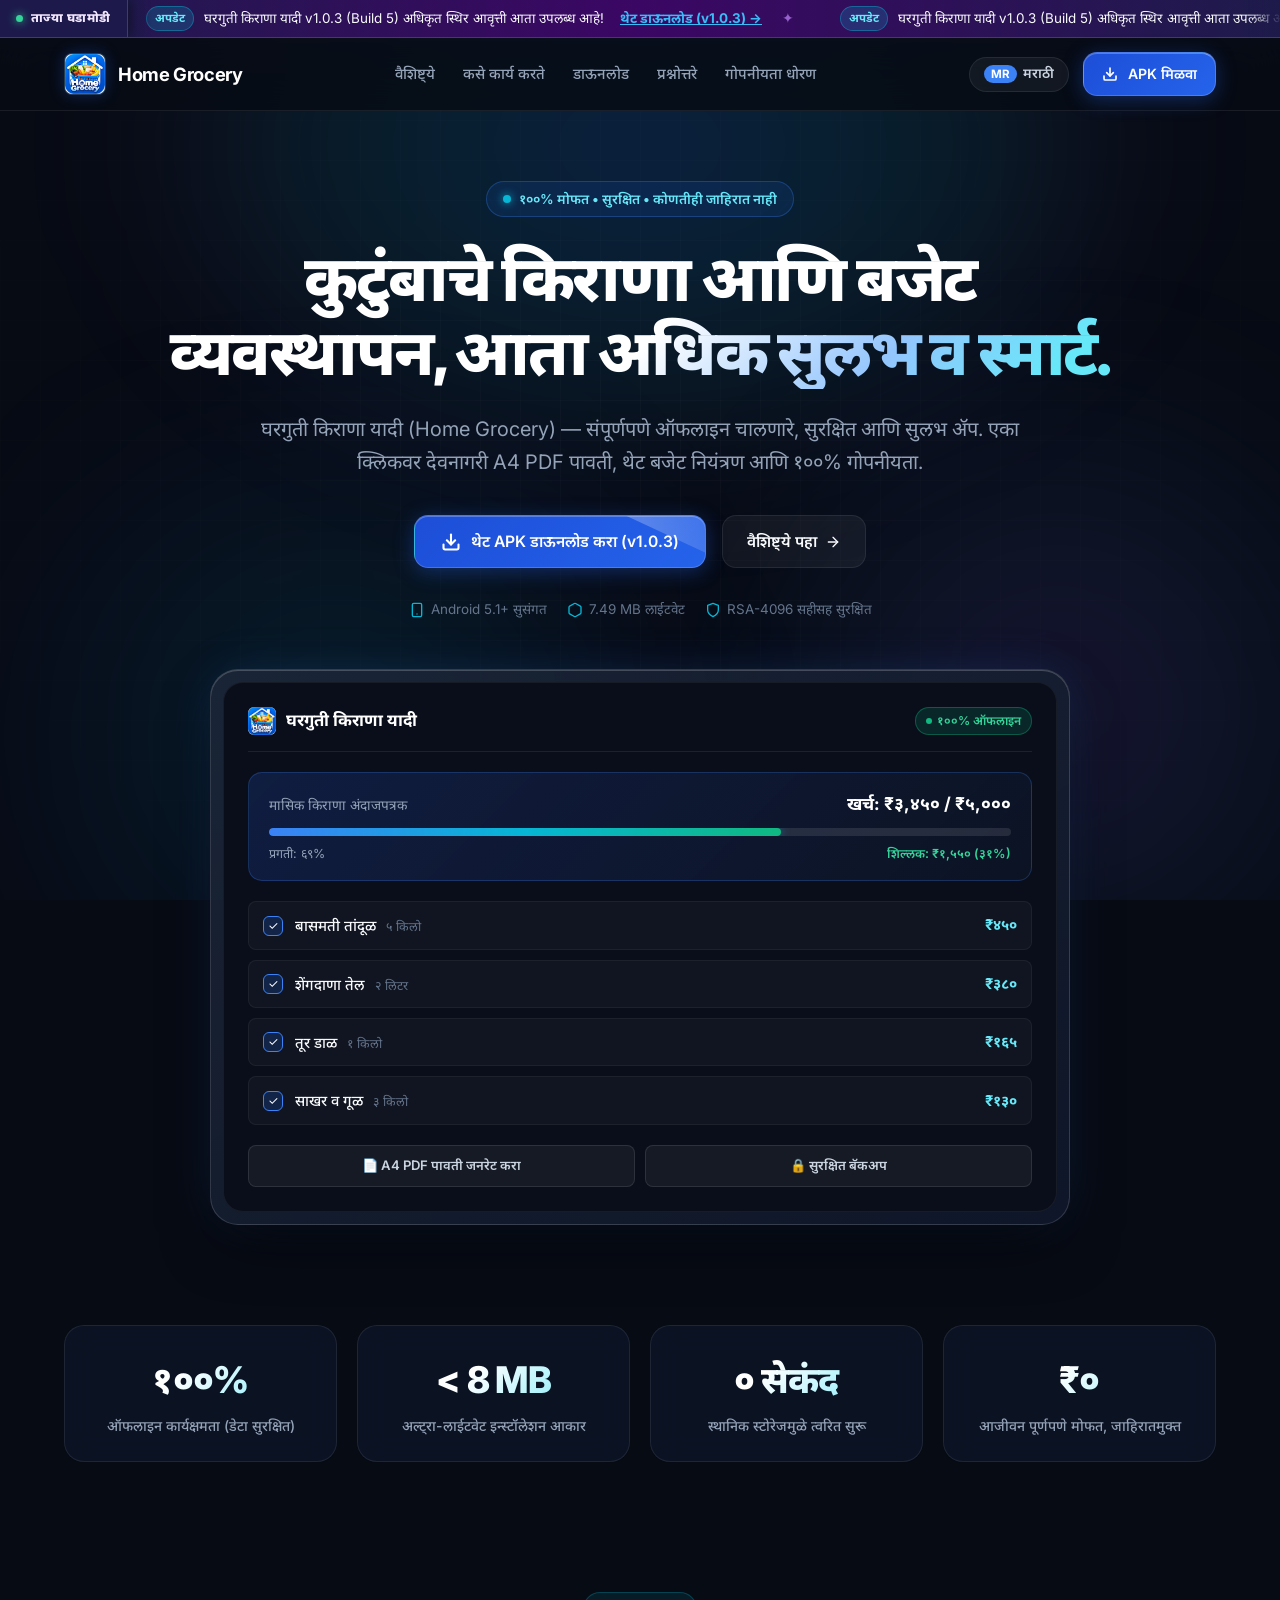
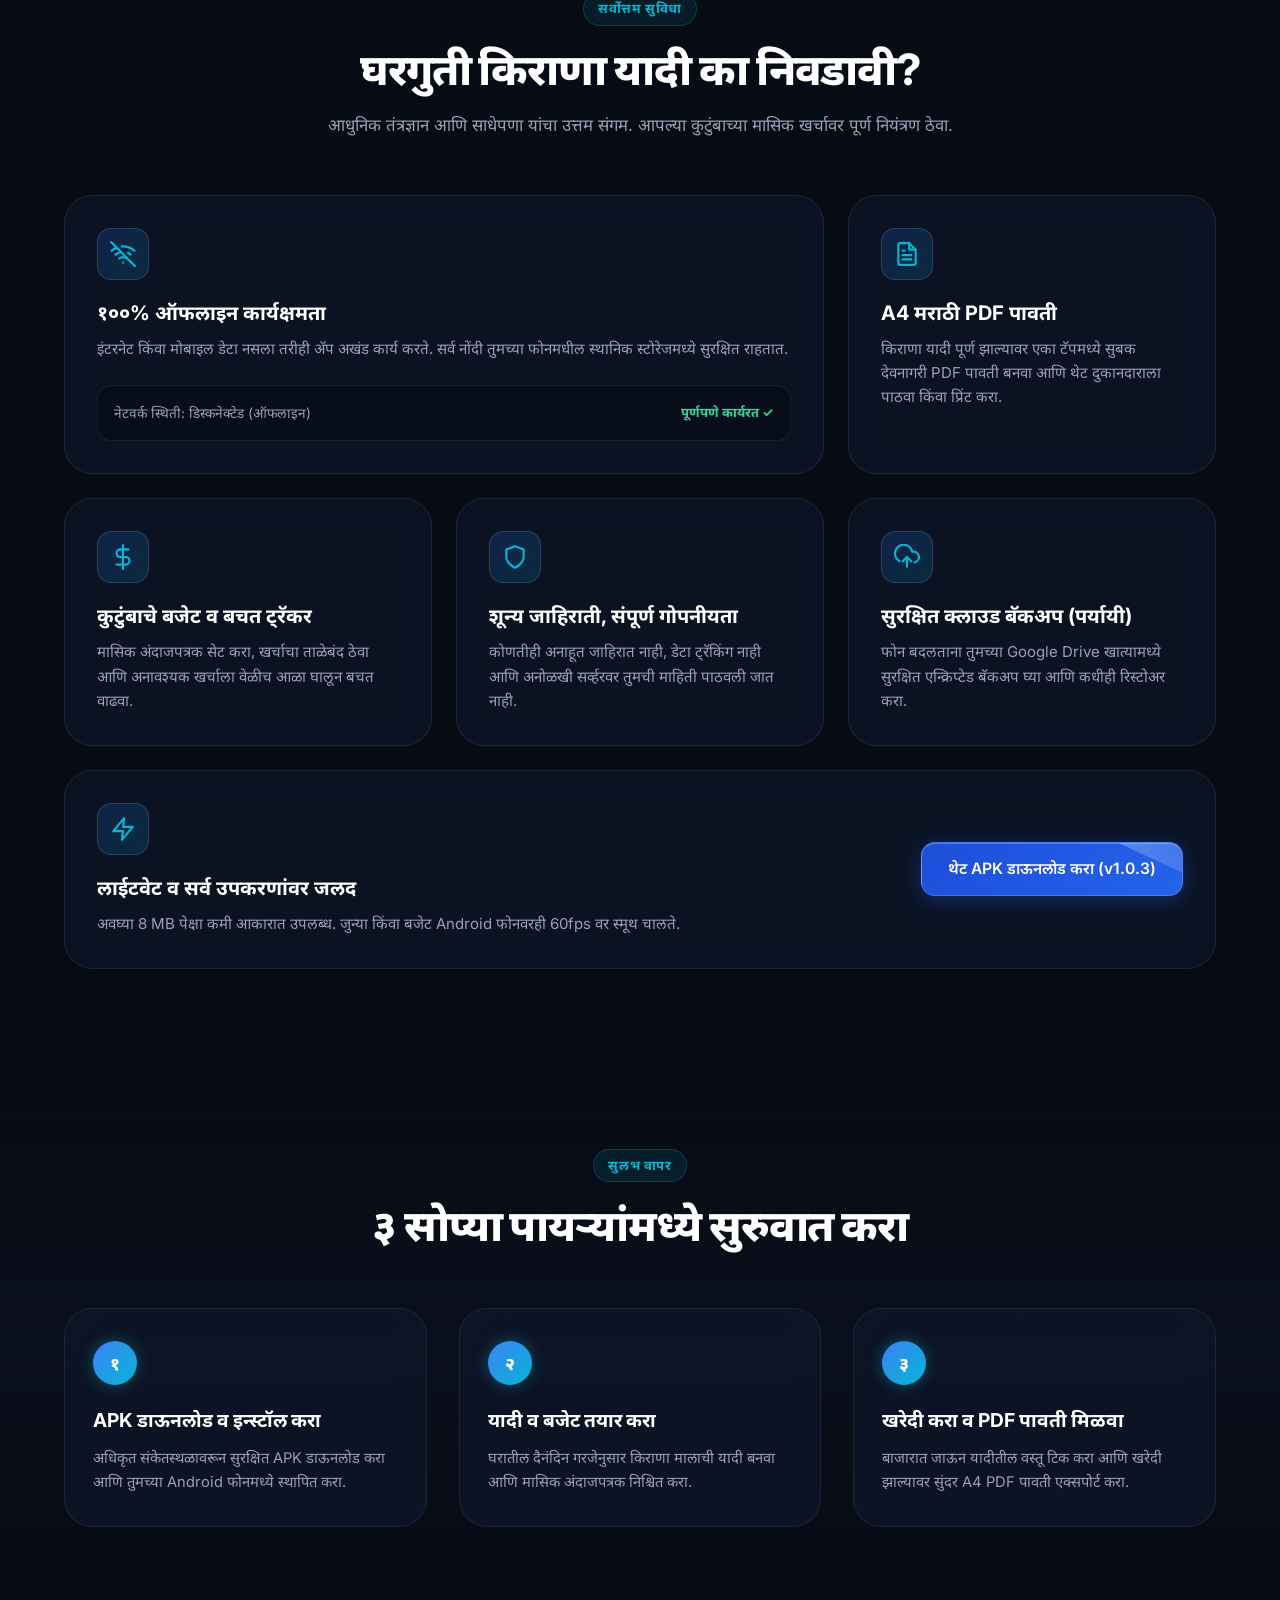
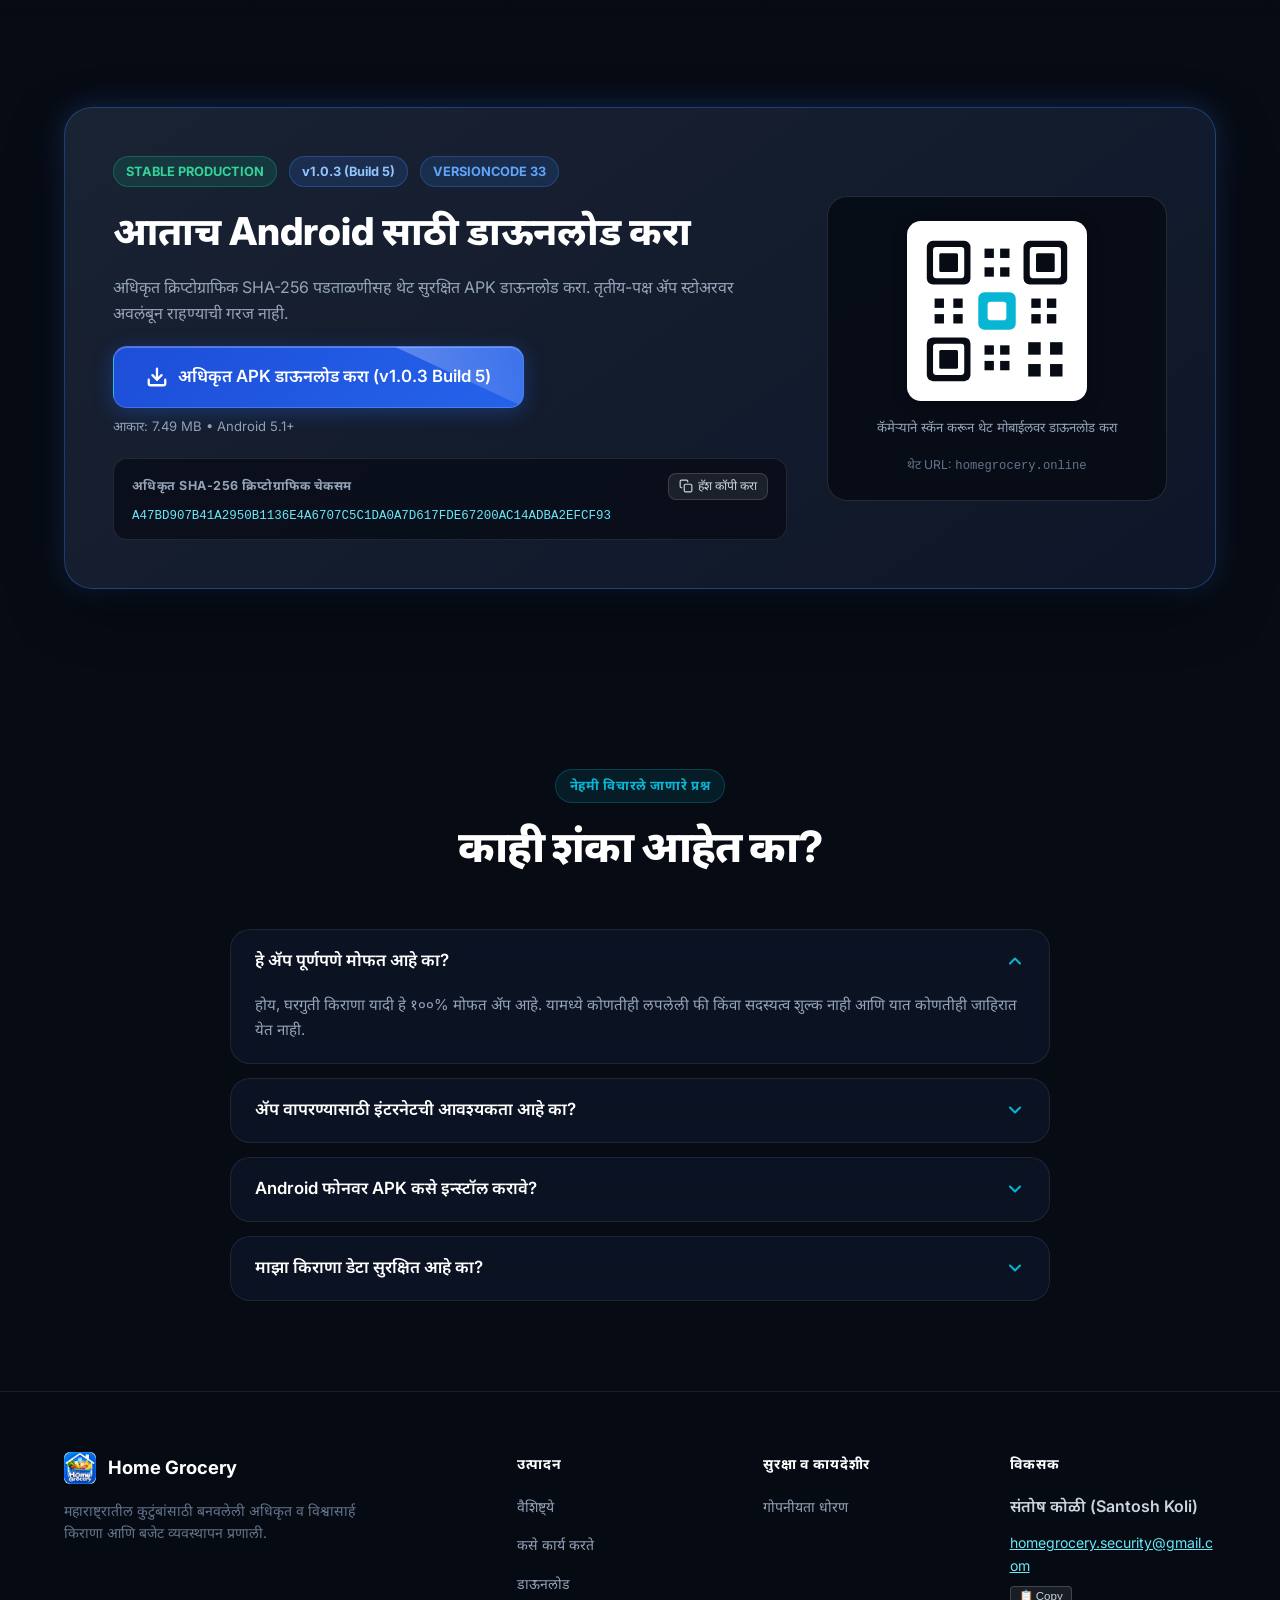
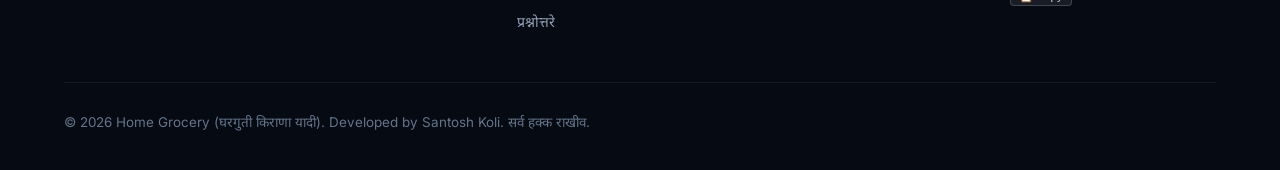
==== index.html @ d1d4c551 "feat(announcement): restore animated marquee ticker, add copy support email button, and remove sitem" ====
<!doctype html>
<html lang="mr" prefix="og: https://ogp.me/ns#">
  <head>
    <meta charset="UTF-8" />
    <meta name="viewport" content="width=device-width, initial-scale=1.0, maximum-scale=5.0, user-scalable=yes, viewport-fit=cover" />
    
    <!-- Primary SEO Meta Tags -->
    <title>Home Grocery | घरगुती किराणा यादी — अधिकृत संकेतस्थळ</title>
    <meta name="title" content="Home Grocery | घरगुती किराणा यादी — अधिकृत संकेतस्थळ" />
    <meta name="description" content="घरगुती किराणा यादी (Home Grocery) — कुटुंबाचे अधिकृत किराणा आणि बजेट व्यवस्थापन ॲप. १००% ऑफलाइन कार्य, मोफत Android APK डाऊनलोड आणि A4 मराठी PDF पावती." />
    <meta name="keywords" content="Home Grocery, घरगुती किराणा यादी, किराणा यादी ॲप, Grocery List App Marathi, Household Budget Planner, Kirana List, Devanagari PDF Receipt, Offline Grocery App, Santosh Koli, Download Home Grocery APK" />
    <meta name="author" content="Santosh Koli" />
    <meta name="publisher" content="Santosh Koli" />
    <meta name="robots" content="index, follow, max-snippet:-1, max-image-preview:large, max-video-preview:-1" />
    <meta name="googlebot" content="index, follow, max-snippet:-1, max-image-preview:large, max-video-preview:-1" />
    <meta name="bingbot" content="index, follow, max-snippet:-1, max-image-preview:large, max-video-preview:-1" />
    <link rel="canonical" href="https://homegrocery.online/" />

    <!-- Open Graph / WhatsApp / Telegram Meta Tags -->
    <meta property="og:type" content="website" />
    <meta property="og:url" content="https://homegrocery.online/" />
    <meta property="og:site_name" content="Home Grocery (घरगुती किराणा यादी)" />
    <meta property="og:title" content="Home Grocery | घरगुती किराणा यादी — अधिकृत संकेतस्थळ" />
    <meta property="og:description" content="घरगुती किराणा यादी (Home Grocery) — कुटुंबाचे अधिकृत किराणा आणि बजेट व्यवस्थापन ॲप. १००% ऑफलाइन कार्य, मोफत Android APK डाऊनलोड आणि A4 मराठी PDF पावती." />
    <meta property="og:image" content="https://homegrocery.online/brand/home-grocery-logo.png" />
    <meta property="og:image:secure_url" content="https://homegrocery.online/brand/home-grocery-logo.png" />
    <meta property="og:image:type" content="image/png" />
    <meta property="og:image:width" content="512" />
    <meta property="og:image:height" content="512" />
    <meta property="og:image:alt" content="Home Grocery Logo (घरगुती किराणा यादी)" />
    <meta property="og:locale" content="mr_IN" />
    <meta property="og:locale:alternate" content="en_US" />

    <!-- Twitter / X Card Meta Tags -->
    <meta name="twitter:card" content="summary_large_image" />
    <meta name="twitter:url" content="https://homegrocery.online/" />
    <meta name="twitter:title" content="Home Grocery | घरगुती किराणा यादी" />
    <meta name="twitter:description" content="कुटुंबाचे अधिकृत किराणा आणि मासिक अंदाजपत्रक व्यवस्थापन ॲप. १००% ऑफलाइन व सुरक्षित. थेट Android APK डाऊनलोड करा." />
    <meta name="twitter:image" content="https://homegrocery.online/brand/home-grocery-logo.png" />

    <!-- Theme Color & Icons -->
    <meta name="theme-color" content="#070b14" />
    <meta name="mobile-web-app-capable" content="yes" />
    <meta name="apple-mobile-web-app-capable" content="yes" />
    <meta name="apple-mobile-web-app-status-bar-style" content="black-translucent" />
    <link rel="icon" type="image/png" href="./brand/home-grocery-logo.png" />
    <link rel="icon" type="image/svg+xml" href="./grocery-icon.svg" />
    <link rel="manifest" href="./site.webmanifest" />

    <!-- Schema.org Structured Data -->
    <script type="application/ld+json">
    {
      "@context": "https://schema.org",
      "@type": "SoftwareApplication",
      "name": "Home Grocery",
      "alternateName": "घरगुती किराणा यादी",
      "operatingSystem": "Android 5.1+",
      "applicationCategory": "ProductivityApplication",
      "offers": {
        "@type": "Offer",
        "price": "0",
        "priceCurrency": "INR"
      },
      "url": "https://homegrocery.online/",
      "downloadUrl": "https://homegrocery.online/HomeGrocery-v1.0.3-build5.apk",
      "softwareVersion": "1.0.3 (Build 5)",
      "fileSize": "7.49MB",
      "author": {
        "@type": "Person",
        "name": "Santosh Koli"
      },
      "description": "घरगुती किराणा यादी (Home Grocery) — १००% ऑफलाइन कार्य, मोफत Android APK डाऊनलोड, देवनागरी A4 PDF पावती आणि मासिक अंदाजपत्रक व्यवस्थापन."
    }
    </script>

    <!-- Google Fonts: Inter & Noto Sans Devanagari -->
    <link rel="preconnect" href="https://fonts.googleapis.com" />
    <link rel="preconnect" href="https://fonts.gstatic.com" crossorigin />
    <link href="https://fonts.googleapis.com/css2?family=Inter:wght@400;500;600;700;800&family=Noto+Sans+Devanagari:wght@400;500;600;700;800&display=swap" rel="stylesheet" />

    <!-- AuraMail Theme Stylesheet -->
    <link rel="stylesheet" href="./assets/auramail.css" />
  </head>
  <body>
    <!-- Background Cosmic Aura Mesh (AuraMail Signature) -->
    <div class="aura-bg-container" aria-hidden="true">
      <div class="aura-glow-primary"></div>
      <div class="aura-glow-secondary"></div>
      <div class="aura-glow-tertiary"></div>
      <div class="aura-grid-texture"></div>
    </div>

    <!-- Announcement Bar (Animated Continuous Marquee Style) -->
    <div class="announcement-bar" role="region" aria-label="Announcement">
      <div class="announcement-badge-fixed">
        <span class="pulse-dot"></span>
        <span data-i18n="announcementBadge">ताज्या घडामोडी</span>
      </div>
      <div class="announcement-track-wrapper">
        <div class="announcement-fade-left"></div>
        <div class="announcement-fade-right"></div>
        <div class="announcement-marquee-track">
          <!-- Item 1 -->
          <div class="marquee-item">
            <span class="marquee-pill" data-i18n="announcementCategory">अपडेट</span>
            <span data-i18n="announcement">घरगुती किराणा यादी v1.0.3 (Build 5) अधिकृत स्थिर आवृत्ती आता उपलब्ध आहे!</span>
            <a href="#download" data-i18n="announcementAction">थेट डाऊनलोड (v1.0.3) &rarr;</a>
            <span class="marquee-star">✦</span>
          </div>
          <!-- Item 2 (Replicated for infinite seamless marquee loop) -->
          <div class="marquee-item">
            <span class="marquee-pill" data-i18n="announcementCategory">अपडेट</span>
            <span data-i18n="announcement">घरगुती किराणा यादी v1.0.3 (Build 5) अधिकृत स्थिर आवृत्ती आता उपलब्ध आहे!</span>
            <a href="#download" data-i18n="announcementAction">थेट डाऊनलोड (v1.0.3) &rarr;</a>
            <span class="marquee-star">✦</span>
          </div>
          <!-- Item 3 (Replicated) -->
          <div class="marquee-item">
            <span class="marquee-pill" data-i18n="announcementCategory">अपडेट</span>
            <span data-i18n="announcement">घरगुती किराणा यादी v1.0.3 (Build 5) अधिकृत स्थिर आवृत्ती आता उपलब्ध आहे!</span>
            <a href="#download" data-i18n="announcementAction">थेट डाऊनलोड (v1.0.3) &rarr;</a>
            <span class="marquee-star">✦</span>
          </div>
          <!-- Item 4 (Replicated) -->
          <div class="marquee-item">
            <span class="marquee-pill" data-i18n="announcementCategory">अपडेट</span>
            <span data-i18n="announcement">घरगुती किराणा यादी v1.0.3 (Build 5) अधिकृत स्थिर आवृत्ती आता उपलब्ध आहे!</span>
            <a href="#download" data-i18n="announcementAction">थेट डाऊनलोड (v1.0.3) &rarr;</a>
            <span class="marquee-star">✦</span>
          </div>
        </div>
      </div>
    </div>

    <!-- Sticky Glass Navbar -->
    <header class="site-nav" role="banner">
      <div class="container">
        <a href="https://homegrocery.online/" class="nav-brand" aria-label="Home Grocery Home">
          <div class="brand-icon-wrapper">
            <img src="./brand/home-grocery-logo.png" alt="Home Grocery Logo" width="42" height="42" />
          </div>
          <span>Home Grocery</span>
        </a>

        <nav class="nav-links" aria-label="Primary Navigation">
          <a href="#features" data-i18n="navFeatures">वैशिष्ट्ये</a>
          <a href="#workflow" data-i18n="navWorkflow">कसे कार्य करते</a>
          <a href="#download" data-i18n="navDownload">डाऊनलोड</a>
          <a href="#faq" data-i18n="navFaq">प्रश्नोत्तरे</a>
          <a href="./privacy" data-i18n="navPrivacy">गोपनीयता धोरण</a>
        </nav>

        <div class="nav-actions">
          <!-- Language Toggle Pill -->
          <button id="langToggleBtn" class="lang-toggle-btn" aria-label="Switch Language">
            <span class="lang-badge">MR</span>
            <span class="lang-text">मराठी</span>
          </button>

          <!-- Desktop CTA -->
          <a href="#download" class="shimmer-btn" style="padding: 9px 18px; font-size: 0.88rem;">
            <svg width="16" height="16" viewBox="0 0 24 24" fill="none" stroke="currentColor" stroke-width="2.5" stroke-linecap="round" stroke-linejoin="round">
              <path d="M21 15v4a2 2 0 0 1-2 2H5a2 2 0 0 1-2-2v-4"></path>
              <polyline points="7 10 12 15 17 10"></polyline>
              <line x1="12" y1="15" x2="12" y2="3"></line>
            </svg>
            <span data-i18n="navCta">APK मिळवा</span>
          </a>

          <!-- Mobile Hamburger 3-Bar Button -->
          <button id="mobileMenuBtn" class="mobile-menu-btn" aria-label="Open Navigation Menu">
            <span class="bar-line"></span>
            <span class="bar-line"></span>
            <span class="bar-line"></span>
          </button>
        </div>
      </div>

      <!-- Mobile Drawer Attached Directly to Navbar -->
      <div id="mobileDrawer" class="mobile-drawer" role="dialog" aria-label="Mobile Navigation">
        <a href="#features" data-i18n="navFeatures">वैशिष्ट्ये</a>
        <a href="#workflow" data-i18n="navWorkflow">कसे कार्य करते</a>
        <a href="#download" data-i18n="navDownload">डाऊनलोड</a>
        <a href="#faq" data-i18n="navFaq">प्रश्नोत्तरे</a>
        <a href="./privacy" data-i18n="navPrivacy">गोपनीयता धोरण</a>
        <a href="https://homegrocery.online/HomeGrocery-v1.0.3-build5.apk" class="shimmer-btn" style="margin-top: 12px; text-align: center;">
          <span data-i18n="heroDownloadBtn">थेट APK डाऊनलोड करा (v1.0.3)</span>
        </a>
      </div>
    </header>

    <main role="main">
      <!-- 1. HERO SECTION -->
      <section class="hero-section" id="hero">
        <div class="container">
          <div class="hero-pill">
            <span class="hero-pill-dot"></span>
            <span data-i18n="heroPill">१००% मोफत • सुरक्षित • कोणतीही जाहिरात नाही</span>
          </div>

          <h1 class="hero-title">
            <span data-i18n="heroTitle1">कुटुंबाचे किराणा आणि बजेट व्यवस्थापन, </span>
            <span class="gradient-text-aura" data-i18n="heroTitleGrad">आता अधिक सुलभ व स्मार्ट.</span>
          </h1>

          <p class="hero-subtitle" data-i18n="heroSubtitle">
            घरगुती किराणा यादी (Home Grocery) — संपूर्णपणे ऑफलाइन चालणारे, सुरक्षित आणि सुलभ ॲप. एका क्लिकवर देवनागरी A4 PDF पावती, थेट बजेट नियंत्रण आणि १००% गोपनीयता.
          </p>

          <div class="hero-cta-group">
            <a href="https://homegrocery.online/HomeGrocery-v1.0.3-build5.apk" class="shimmer-btn" id="heroDownloadBtn">
              <svg width="20" height="20" viewBox="0 0 24 24" fill="none" stroke="currentColor" stroke-width="2.5" stroke-linecap="round" stroke-linejoin="round">
                <path d="M21 15v4a2 2 0 0 1-2 2H5a2 2 0 0 1-2-2v-4"></path>
                <polyline points="7 10 12 15 17 10"></polyline>
                <line x1="12" y1="15" x2="12" y2="3"></line>
              </svg>
              <span data-i18n="heroDownloadBtn">थेट APK डाऊनलोड करा (v1.0.3)</span>
            </a>

            <a href="#features" class="btn-glass">
              <span data-i18n="heroLearnBtn">वैशिष्ट्ये पहा</span>
              <svg width="16" height="16" viewBox="0 0 24 24" fill="none" stroke="currentColor" stroke-width="2" stroke-linecap="round" stroke-linejoin="round">
                <line x1="5" y1="12" x2="19" y2="12"></line>
                <polyline points="12 5 19 12 12 19"></polyline>
              </svg>
            </a>
          </div>

          <div class="hero-meta-badges">
            <div class="hero-meta-item">
              <svg width="16" height="16" viewBox="0 0 24 24" fill="none" stroke="currentColor" stroke-width="2" stroke-linecap="round" stroke-linejoin="round">
                <rect x="5" y="2" width="14" height="20" rx="2" ry="2"></rect>
                <line x1="12" y1="18" x2="12.01" y2="18"></line>
              </svg>
              <span data-i18n="heroMeta1">Android 5.1+ सुसंगत</span>
            </div>
            <div class="hero-meta-item">
              <svg width="16" height="16" viewBox="0 0 24 24" fill="none" stroke="currentColor" stroke-width="2" stroke-linecap="round" stroke-linejoin="round">
                <path d="M21 16V8a2 2 0 0 0-1-1.73l-7-4a2 2 0 0 0-2 0l-7 4A2 2 0 0 0 3 8v8a2 2 0 0 0 1 1.73l7 4a2 2 0 0 0 2 0l7-4A2 2 0 0 0 21 16z"></path>
              </svg>
              <span data-i18n="heroMeta2">7.49 MB लाईटवेट</span>
            </div>
            <div class="hero-meta-item">
              <svg width="16" height="16" viewBox="0 0 24 24" fill="none" stroke="currentColor" stroke-width="2" stroke-linecap="round" stroke-linejoin="round">
                <path d="M12 22s8-4 8-10V5l-8-3-8 3v7c0 6 8 10 8 10z"></path>
              </svg>
              <span data-i18n="heroMeta3">RSA-4096 सहीसह सुरक्षित</span>
            </div>
          </div>

          <!-- AuraMail Signature: 3D Isometric App Mockup -->
          <div class="mockup-wrapper">
            <div class="mockup-device-frame">
              <div class="mockup-inner-screen">
                <!-- Mockup App Header -->
                <div class="mockup-app-header">
                  <div class="mockup-app-title">
                    <img src="./brand/home-grocery-logo.png" alt="App Icon" width="28" height="28" style="border-radius: 6px;" />
                    <h4 data-i18n="mockupAppTitle">घरगुती किराणा यादी</h4>
                  </div>
                  <div class="mockup-badge-offline">
                    <span style="width: 6px; height: 6px; border-radius: 50%; background: #10b981;"></span>
                    <span data-i18n="mockupStatus">१००% ऑफलाइन</span>
                  </div>
                </div>

                <!-- Mockup Budget Meter -->
                <div class="mockup-budget-card">
                  <div class="budget-stats-row">
                    <span class="budget-label" data-i18n="mockupBudgetLabel">मासिक किराणा अंदाजपत्रक</span>
                    <span class="budget-values" data-i18n="mockupSpent">खर्च: ₹३,४५० / ₹५,०००</span>
                  </div>
                  <div class="budget-bar-bg">
                    <div class="budget-bar-fill"></div>
                  </div>
                  <div class="budget-subtext">
                    <span>प्रगती: ६९%</span>
                    <span data-i18n="mockupSaved" style="color: #34d399; font-weight: 600;">शिल्लक: ₹१,५५० (३१%)</span>
                  </div>
                </div>

                <!-- Mockup Grocery Items -->
                <div class="mockup-item-list">
                  <div class="mockup-item">
                    <div class="item-left">
                      <div class="item-check-box">✓</div>
                      <div>
                        <span class="item-name" data-i18n="item1Name">बासमती तांदूळ</span>
                        <span class="item-qty" data-i18n="item1Qty">५ किलो</span>
                      </div>
                    </div>
                    <span class="item-price">₹४५०</span>
                  </div>

                  <div class="mockup-item">
                    <div class="item-left">
                      <div class="item-check-box">✓</div>
                      <div>
                        <span class="item-name" data-i18n="item2Name">शेंगदाणा तेल</span>
                        <span class="item-qty" data-i18n="item2Qty">२ लिटर</span>
                      </div>
                    </div>
                    <span class="item-price">₹३८०</span>
                  </div>

                  <div class="mockup-item">
                    <div class="item-left">
                      <div class="item-check-box">✓</div>
                      <div>
                        <span class="item-name" data-i18n="item3Name">तूर डाळ</span>
                        <span class="item-qty" data-i18n="item3Qty">१ किलो</span>
                      </div>
                    </div>
                    <span class="item-price">₹१६५</span>
                  </div>

                  <div class="mockup-item">
                    <div class="item-left">
                      <div class="item-check-box">✓</div>
                      <div>
                        <span class="item-name" data-i18n="item4Name">साखर व गूळ</span>
                        <span class="item-qty" data-i18n="item4Qty">३ किलो</span>
                      </div>
                    </div>
                    <span class="item-price">₹१३०</span>
                  </div>
                </div>

                <!-- Mockup Actions -->
                <div class="mockup-actions">
                  <div class="mockup-action-pill" data-i18n="mockupBtnPdf">📄 A4 PDF पावती जनरेट करा</div>
                  <div class="mockup-action-pill" data-i18n="mockupBtnBackup">🔒 सुरक्षित बॅकअप</div>
                </div>
              </div>
            </div>
          </div>
        </div>
      </section>

      <!-- 2. STATS SECTION -->
      <section class="stats-section">
        <div class="container">
          <div class="stats-grid">
            <div class="stat-card">
              <div class="stat-number" data-i18n="stat1Num">१००%</div>
              <div class="stat-label" data-i18n="stat1Label">ऑफलाइन कार्यक्षमता (डेटा सुरक्षित)</div>
            </div>
            <div class="stat-card">
              <div class="stat-number" data-i18n="stat2Num">&lt; 8 MB</div>
              <div class="stat-label" data-i18n="stat2Label">अल्ट्रा-लाईटवेट इन्स्टॉलेशन आकार</div>
            </div>
            <div class="stat-card">
              <div class="stat-number" data-i18n="stat3Num">० सेकंद</div>
              <div class="stat-label" data-i18n="stat3Label">स्थानिक स्टोरेजमुळे त्वरित सुरू</div>
            </div>
            <div class="stat-card">
              <div class="stat-number" data-i18n="stat4Num">₹०</div>
              <div class="stat-label" data-i18n="stat4Label">आजीवन पूर्णपणे मोफत, जाहिरातमुक्त</div>
            </div>
          </div>
        </div>
      </section>

      <!-- 3. BENTO GRID FEATURES SECTION -->
      <section class="features-section" id="features">
        <div class="container">
          <div class="section-header">
            <div class="section-pill" data-i18n="featBadge">सर्वोत्तम सुविधा</div>
            <h2 class="section-title" data-i18n="featTitle">घरगुती किराणा यादी का निवडावी?</h2>
            <p class="section-desc" data-i18n="featDesc">
              आधुनिक तंत्रज्ञान आणि साधेपणा यांचा उत्तम संगम. आपल्या कुटुंबाच्या मासिक खर्चावर पूर्ण नियंत्रण ठेवा.
            </p>
          </div>

          <div class="bento-grid">
            <!-- Bento 1: 100% Offline (Span 8) -->
            <div class="bento-card bento-col-8">
              <div class="bento-icon-box">
                <svg width="26" height="26" viewBox="0 0 24 24" fill="none" stroke="currentColor" stroke-width="2" stroke-linecap="round" stroke-linejoin="round">
                  <line x1="1" y1="1" x2="23" y2="23"></line>
                  <path d="M16.72 11.06A10.94 10.94 0 0 1 19 12.55"></path>
                  <path d="M5 12.55a10.94 10.94 0 0 1 5.17-2.39"></path>
                  <path d="M10.71 5.05A16 16 0 0 1 22.58 9"></path>
                  <path d="M1.42 9a15.91 15.91 0 0 1 4.7-2.88"></path>
                  <path d="M8.53 16.11a6 6 0 0 1 6.95 0"></path>
                  <line x1="12" y1="20" x2="12.01" y2="20"></line>
                </svg>
              </div>
              <h3 class="bento-title" data-i18n="bento1Title">१००% ऑफलाइन कार्यक्षमता</h3>
              <p class="bento-text" data-i18n="bento1Desc">
                इंटरनेट किंवा मोबाइल डेटा नसला तरीही ॲप अखंड कार्य करते. सर्व नोंदी तुमच्या फोनमधील स्थानिक स्टोरेजमध्ये सुरक्षित राहतात.
              </p>
              <div class="bento-preview-widget" style="display: flex; align-items: center; justify-content: space-between;">
                <span style="font-size: 0.85rem; color: #94a3b8;">नेटवर्क स्थिती: डिस्कनेक्टेड (ऑफलाइन)</span>
                <span style="font-size: 0.82rem; color: #34d399; font-weight: 700;">पूर्णपणे कार्यरत ✓</span>
              </div>
            </div>

            <!-- Bento 2: A4 Marathi PDF (Span 4) -->
            <div class="bento-card bento-col-4">
              <div class="bento-icon-box">
                <svg width="26" height="26" viewBox="0 0 24 24" fill="none" stroke="currentColor" stroke-width="2" stroke-linecap="round" stroke-linejoin="round">
                  <path d="M14 2H6a2 2 0 0 0-2 2v16a2 2 0 0 0 2 2h12a2 2 0 0 0 2-2V8z"></path>
                  <polyline points="14 2 14 8 20 8"></polyline>
                  <line x1="16" y1="13" x2="8" y2="13"></line>
                  <line x1="16" y1="17" x2="8" y2="17"></line>
                  <polyline points="10 9 9 9 8 9"></polyline>
                </svg>
              </div>
              <h3 class="bento-title" data-i18n="bento2Title">A4 मराठी PDF पावती</h3>
              <p class="bento-text" data-i18n="bento2Desc">
                किराणा यादी पूर्ण झाल्यावर एका टॅपमध्ये सुबक देवनागरी PDF पावती बनवा आणि थेट दुकानदाराला पाठवा किंवा प्रिंट करा.
              </p>
            </div>

            <!-- Bento 3: Budget & Expense (Span 4) -->
            <div class="bento-card bento-col-4">
              <div class="bento-icon-box">
                <svg width="26" height="26" viewBox="0 0 24 24" fill="none" stroke="currentColor" stroke-width="2" stroke-linecap="round" stroke-linejoin="round">
                  <line x1="12" y1="1" x2="12" y2="23"></line>
                  <path d="M17 5H9.5a3.5 3.5 0 0 0 0 7h5a3.5 3.5 0 0 1 0 7H6"></path>
                </svg>
              </div>
              <h3 class="bento-title" data-i18n="bento3Title">कुटुंबाचे बजेट व बचत ट्रॅकर</h3>
              <p class="bento-text" data-i18n="bento3Desc">
                मासिक अंदाजपत्रक सेट करा, खर्चाचा ताळेबंद ठेवा आणि अनावश्यक खर्चाला वेळीच आळा घालून बचत वाढवा.
              </p>
            </div>

            <!-- Bento 4: Zero Ads & Privacy (Span 4) -->
            <div class="bento-card bento-col-4">
              <div class="bento-icon-box">
                <svg width="26" height="26" viewBox="0 0 24 24" fill="none" stroke="currentColor" stroke-width="2" stroke-linecap="round" stroke-linejoin="round">
                  <path d="M12 22s8-4 8-10V5l-8-3-8 3v7c0 6 8 10 8 10z"></path>
                </svg>
              </div>
              <h3 class="bento-title" data-i18n="bento4Title">शून्य जाहिराती, संपूर्ण गोपनीयता</h3>
              <p class="bento-text" data-i18n="bento4Desc">
                कोणतीही अनाहूत जाहिरात नाही, डेटा ट्रॅकिंग नाही आणि अनोळखी सर्व्हरवर तुमची माहिती पाठवली जात नाही.
              </p>
            </div>

            <!-- Bento 5: Optional Cloud Backup (Span 4) -->
            <div class="bento-card bento-col-4">
              <div class="bento-icon-box">
                <svg width="26" height="26" viewBox="0 0 24 24" fill="none" stroke="currentColor" stroke-width="2" stroke-linecap="round" stroke-linejoin="round">
                  <path d="M19 16.9A5 5 0 0 0 18 7h-1.26a8 8 0 1 0-11.6 8.7"></path>
                  <polyline points="16 16 12 12 8 16"></polyline>
                  <line x1="12" y1="12" x2="12" y2="21"></line>
                </svg>
              </div>
              <h3 class="bento-title" data-i18n="bento5Title">सुरक्षित क्लाउड बॅकअप (पर्यायी)</h3>
              <p class="bento-text" data-i18n="bento5Desc">
                फोन बदलताना तुमच्या Google Drive खात्यामध्ये सुरक्षित एन्क्रिप्टेड बॅकअप घ्या आणि कधीही रिस्टोअर करा.
              </p>
            </div>

            <!-- Bento 6: Lightweight Speed (Span 12) -->
            <div class="bento-card bento-col-12" style="display: flex; align-items: center; justify-content: space-between; flex-wrap: wrap; gap: 24px;">
              <div style="max-width: 700px;">
                <div class="bento-icon-box">
                  <svg width="26" height="26" viewBox="0 0 24 24" fill="none" stroke="currentColor" stroke-width="2" stroke-linecap="round" stroke-linejoin="round">
                    <polygon points="13 2 3 14 12 14 11 22 21 10 12 10 13 2"></polygon>
                  </svg>
                </div>
                <h3 class="bento-title" data-i18n="bento6Title">लाईटवेट व सर्व उपकरणांवर जलद</h3>
                <p class="bento-text" data-i18n="bento6Desc">
                  अवघ्या 8 MB पेक्षा कमी आकारात उपलब्ध. जुन्या किंवा बजेट Android फोनवरही 60fps वर स्मूथ चालते.
                </p>
              </div>
              <a href="#download" class="shimmer-btn">
                <span data-i18n="heroDownloadBtn">थेट APK डाऊनलोड करा (v1.0.3)</span>
              </a>
            </div>
          </div>
        </div>
      </section>

      <!-- 4. WORKFLOW SECTION (HOW IT WORKS) -->
      <section class="workflow-section" id="workflow">
        <div class="container">
          <div class="section-header">
            <div class="section-pill" data-i18n="workBadge">सुलभ वापर</div>
            <h2 class="section-title" data-i18n="workTitle">३ सोप्या पायऱ्यांमध्ये सुरुवात करा</h2>
          </div>

          <div class="workflow-steps">
            <div class="step-card">
              <div class="step-number">१</div>
              <h3 class="step-title" data-i18n="step1Title">APK डाऊनलोड व इन्स्टॉल करा</h3>
              <p class="step-desc" data-i18n="step1Desc">
                अधिकृत संकेतस्थळावरून सुरक्षित APK डाऊनलोड करा आणि तुमच्या Android फोनमध्ये स्थापित करा.
              </p>
            </div>

            <div class="step-card">
              <div class="step-number">२</div>
              <h3 class="step-title" data-i18n="step2Title">यादी व बजेट तयार करा</h3>
              <p class="step-desc" data-i18n="step2Desc">
                घरातील दैनंदिन गरजेनुसार किराणा मालाची यादी बनवा आणि मासिक अंदाजपत्रक निश्चित करा.
              </p>
            </div>

            <div class="step-card">
              <div class="step-number">३</div>
              <h3 class="step-title" data-i18n="step3Title">खरेदी करा व PDF पावती मिळवा</h3>
              <p class="step-desc" data-i18n="step3Desc">
                बाजारात जाऊन यादीतील वस्तू टिक करा आणि खरेदी झाल्यावर सुंदर A4 PDF पावती एक्सपोर्ट करा.
              </p>
            </div>
          </div>
        </div>
      </section>

      <!-- 5. VERIFIED DOWNLOAD GATEWAY SECTION -->
      <section class="download-section" id="download">
        <div class="container">
          <div class="download-hub-card">
            <div class="download-left">
              <div class="release-badge-row">
                <span class="channel-pill">STABLE PRODUCTION</span>
                <span class="version-pill">v1.0.3 (Build 5)</span>
                <span class="channel-pill" style="background: rgba(59, 130, 246, 0.15); color: #60a5fa; border-color: rgba(59, 130, 246, 0.3);">versionCode 33</span>
              </div>

              <h2 class="download-title" data-i18n="dlTitle">आताच Android साठी डाऊनलोड करा</h2>
              <p class="download-desc" data-i18n="dlDesc">
                अधिकृत क्रिप्टोग्राफिक SHA-256 पडताळणीसह थेट सुरक्षित APK डाऊनलोड करा. तृतीय-पक्ष ॲप स्टोअरवर अवलंबून राहण्याची गरज नाही.
              </p>

              <div>
                <a href="https://homegrocery.online/HomeGrocery-v1.0.3-build5.apk" class="shimmer-btn" style="padding: 16px 32px; font-size: 1.05rem;">
                  <svg width="22" height="22" viewBox="0 0 24 24" fill="none" stroke="currentColor" stroke-width="2.5" stroke-linecap="round" stroke-linejoin="round">
                    <path d="M21 15v4a2 2 0 0 1-2 2H5a2 2 0 0 1-2-2v-4"></path>
                    <polyline points="7 10 12 15 17 10"></polyline>
                    <line x1="12" y1="15" x2="12" y2="3"></line>
                  </svg>
                  <span data-i18n="dlBtnText">अधिकृत APK डाऊनलोड करा (v1.0.3 Build 5)</span>
                </a>
                <div style="margin-top: 8px; font-size: 0.82rem; color: #94a3b8;" data-i18n="dlBtnSub">
                  आकार: 7.49 MB • Android 5.1+
                </div>
              </div>

              <!-- Cryptographic SHA-256 Box -->
              <div class="sha-box">
                <div class="sha-header">
                  <span class="sha-title" data-i18n="shaTitle">अधिकृत SHA-256 क्रिप्टोग्राफिक चेकसम</span>
                  <button id="shaCopyBtn" class="sha-copy-btn" aria-label="Copy SHA-256 Checksum">
                    <svg width="14" height="14" viewBox="0 0 24 24" fill="none" stroke="currentColor" stroke-width="2" stroke-linecap="round" stroke-linejoin="round">
                      <rect x="9" y="9" width="13" height="13" rx="2" ry="2"></rect>
                      <path d="M5 15H4a2 2 0 0 1-2-2V4a2 2 0 0 1 2-2h9a2 2 0 0 1 2 2v1"></path>
                    </svg>
                    <span data-i18n="shaCopyBtn">हॅश कॉपी करा</span>
                  </button>
                </div>
                <div class="sha-hash-code" id="shaHashCode">A47BD907B41A2950B1136E4A6707C5C1DA0A7D617FDE67200AC14ADBA2EFCF93</div>
              </div>
            </div>

            <!-- Download QR Card -->
            <div class="download-qr-card">
              <div class="qr-box">
                <!-- SVG Vector QR Code pointing directly to APK -->
                <svg viewBox="0 0 100 100" fill="#070b14">
                  <!-- Outer frame corners -->
                  <rect x="5" y="5" width="28" height="28" fill="#070b14" rx="4"/>
                  <rect x="9" y="9" width="20" height="20" fill="#ffffff" rx="2"/>
                  <rect x="13" y="13" width="12" height="12" fill="#070b14" rx="1"/>

                  <rect x="67" y="5" width="28" height="28" fill="#070b14" rx="4"/>
                  <rect x="71" y="9" width="20" height="20" fill="#ffffff" rx="2"/>
                  <rect x="75" y="13" width="12" height="12" fill="#070b14" rx="1"/>

                  <rect x="5" y="67" width="28" height="28" fill="#070b14" rx="4"/>
                  <rect x="9" y="71" width="20" height="20" fill="#ffffff" rx="2"/>
                  <rect x="13" y="75" width="12" height="12" fill="#070b14" rx="1"/>

                  <!-- Data bit pattern -->
                  <rect x="42" y="10" width="6" height="6" fill="#070b14"/>
                  <rect x="52" y="10" width="6" height="6" fill="#070b14"/>
                  <rect x="42" y="22" width="6" height="6" fill="#070b14"/>
                  <rect x="52" y="22" width="6" height="6" fill="#070b14"/>
                  
                  <rect x="10" y="42" width="6" height="6" fill="#070b14"/>
                  <rect x="22" y="42" width="6" height="6" fill="#070b14"/>
                  <rect x="10" y="52" width="6" height="6" fill="#070b14"/>
                  <rect x="22" y="52" width="6" height="6" fill="#070b14"/>

                  <rect x="38" y="38" width="24" height="24" fill="#06b6d4" rx="4"/>
                  <rect x="44" y="44" width="12" height="12" fill="#ffffff" rx="2"/>

                  <rect x="72" y="42" width="6" height="6" fill="#070b14"/>
                  <rect x="82" y="42" width="6" height="6" fill="#070b14"/>
                  <rect x="72" y="52" width="6" height="6" fill="#070b14"/>
                  <rect x="82" y="52" width="6" height="6" fill="#070b14"/>

                  <rect x="42" y="72" width="6" height="6" fill="#070b14"/>
                  <rect x="52" y="72" width="6" height="6" fill="#070b14"/>
                  <rect x="42" y="82" width="6" height="6" fill="#070b14"/>
                  <rect x="52" y="82" width="6" height="6" fill="#070b14"/>

                  <rect x="70" y="70" width="8" height="8" fill="#070b14"/>
                  <rect x="84" y="70" width="8" height="8" fill="#070b14"/>
                  <rect x="70" y="84" width="8" height="8" fill="#070b14"/>
                  <rect x="84" y="84" width="8" height="8" fill="#070b14"/>
                </svg>
              </div>
              <div class="qr-caption" data-i18n="qrCaption">कॅमेऱ्याने स्कॅन करून थेट मोबाईलवर डाऊनलोड करा</div>
              <div style="font-size: 0.76rem; color: #64748b;">
                थेट URL: <code>homegrocery.online</code>
              </div>
            </div>
          </div>
        </div>
      </section>

      <!-- 6. FAQ ACCORDION SECTION -->
      <section class="faq-section" id="faq">
        <div class="container">
          <div class="section-header">
            <div class="section-pill" data-i18n="faqBadge">नेहमी विचारले जाणारे प्रश्न</div>
            <h2 class="section-title" data-i18n="faqTitle">काही शंका आहेत का?</h2>
          </div>

          <div class="faq-list">
            <!-- FAQ 1 -->
            <div class="faq-item active">
              <button class="faq-question">
                <span data-i18n="faq1Q">हे ॲप पूर्णपणे मोफत आहे का?</span>
                <svg class="faq-chevron" viewBox="0 0 24 24" fill="none" stroke="currentColor" stroke-width="2.5" stroke-linecap="round" stroke-linejoin="round">
                  <polyline points="6 9 12 15 18 9"></polyline>
                </svg>
              </button>
              <div class="faq-answer">
                <p data-i18n="faq1A">
                  होय, घरगुती किराणा यादी हे १००% मोफत ॲप आहे. यामध्ये कोणतीही लपलेली फी किंवा सदस्यत्व शुल्क नाही आणि यात कोणतीही जाहिरात येत नाही.
                </p>
              </div>
            </div>

            <!-- FAQ 2 -->
            <div class="faq-item">
              <button class="faq-question">
                <span data-i18n="faq2Q">ॲप वापरण्यासाठी इंटरनेटची आवश्यकता आहे का?</span>
                <svg class="faq-chevron" viewBox="0 0 24 24" fill="none" stroke="currentColor" stroke-width="2.5" stroke-linecap="round" stroke-linejoin="round">
                  <polyline points="6 9 12 15 18 9"></polyline>
                </svg>
              </button>
              <div class="faq-answer">
                <p data-i18n="faq2A">
                  नाही! ॲप पूर्णपणे ऑफलाइन चालते. यादी बनवणे, बदल करणे, खर्च मोजणे आणि PDF पावती तयार करणे यासाठी इंटरनेट लागत नाही.
                </p>
              </div>
            </div>

            <!-- FAQ 3 -->
            <div class="faq-item">
              <button class="faq-question">
                <span data-i18n="faq3Q">Android फोनवर APK कसे इन्स्टॉल करावे?</span>
                <svg class="faq-chevron" viewBox="0 0 24 24" fill="none" stroke="currentColor" stroke-width="2.5" stroke-linecap="round" stroke-linejoin="round">
                  <polyline points="6 9 12 15 18 9"></polyline>
                </svg>
              </button>
              <div class="faq-answer">
                <p data-i18n="faq3A">
                  वरील डाऊनलोड बटणावर क्लिक करा. फाईल डाऊनलोड झाल्यावर तिच्यावर टॅप करा. जर फोनने "Unknown Sources" परवानगी विचारली, तर "Allow from this source" चालू करा आणि Install वर क्लिक करा.
                </p>
              </div>
            </div>

            <!-- FAQ 4 -->
            <div class="faq-item">
              <button class="faq-question">
                <span data-i18n="faq4Q">माझा किराणा डेटा सुरक्षित आहे का?</span>
                <svg class="faq-chevron" viewBox="0 0 24 24" fill="none" stroke="currentColor" stroke-width="2.5" stroke-linecap="round" stroke-linejoin="round">
                  <polyline points="6 9 12 15 18 9"></polyline>
                </svg>
              </button>
              <div class="faq-answer">
                <p data-i18n="faq4A">
                  होय, तुमचा संपूर्ण डेटा तुमच्या फोनमध्येच स्थानिकरित्या सुरक्षित साठवला जातो. आम्ही तुमचा कोणताही वैयक्तिक डेटा गोळा करत नाही.
                </p>
              </div>
            </div>
          </div>
        </div>
      </section>
    </main>

    <!-- Mobile Bottom 3-Bar Floating Navigation Dock (Vivo & Mobile Perspective) -->
    <nav class="mobile-bottom-bar" aria-label="Mobile Quick Navigation">
      <a href="#hero" data-i18n="mobNavHome">🏠 मुख्य</a>
      <a href="#features" data-i18n="mobNavFeat">⚡ वैशिष्ट्ये</a>
      <a href="#download" class="active-cta" data-i18n="mobNavDl">📲 डाऊनलोड APK</a>
    </nav>

    <!-- 7. UNIFIED AURAMAIL FOOTER -->
    <footer class="site-footer" role="contentinfo">
      <div class="container">
        <div class="footer-top">
          <div class="footer-brand-col">
            <a href="https://homegrocery.online/" class="footer-logo-title">
              <img src="./brand/home-grocery-logo.png" alt="Home Grocery Logo" width="32" height="32" style="border-radius: 6px;" />
              <span>Home Grocery</span>
            </a>
            <p class="footer-desc" data-i18n="footerDesc">
              महाराष्ट्रातील कुटुंबांसाठी बनवलेली अधिकृत व विश्वासार्ह किराणा आणि बजेट व्यवस्थापन प्रणाली.
            </p>
          </div>

          <div>
            <h4 class="footer-col-title" data-i18n="footerCol1">उत्पादन</h4>
            <ul class="footer-links">
              <li><a href="#features" data-i18n="navFeatures">वैशिष्ट्ये</a></li>
              <li><a href="#workflow" data-i18n="navWorkflow">कसे कार्य करते</a></li>
              <li><a href="#download" data-i18n="navDownload">डाऊनलोड</a></li>
              <li><a href="#faq" data-i18n="navFaq">प्रश्नोत्तरे</a></li>
            </ul>
          </div>

          <div>
            <h4 class="footer-col-title" data-i18n="footerCol2">सुरक्षा व कायदेशीर</h4>
            <ul class="footer-links">
              <li><a href="./privacy" data-i18n="navPrivacy">गोपनीयता धोरण</a></li>
            </ul>
          </div>

          <div>
            <h4 class="footer-col-title" data-i18n="footerCol3">सपोर्ट व संपर्क</h4>
            <ul class="footer-links">
              <li style="color: #cbd5e1; font-weight: 600;" data-i18n="footerDev">संतोष कोळी (Santosh Koli)</li>
              <li>
                <div style="display: flex; align-items: center; gap: 8px; flex-wrap: wrap;">
                  <a href="mailto:homegrocery.security@gmail.com?subject=Home%20Grocery%20Support" id="supportMailLink" style="color: var(--accent-cyan-light); word-break: break-all; font-size: 0.88rem; text-decoration: underline;">
                    homegrocery.security@gmail.com
                  </a>
                  <button type="button" id="copySupportEmailBtn" style="background: rgba(255,255,255,0.08); border: 1px solid rgba(255,255,255,0.18); color: #cbd5e1; font-size: 0.72rem; padding: 2px 8px; border-radius: 4px; cursor: pointer; transition: all 0.2s;" title="Copy Email">
                    📋 Copy
                  </button>
                </div>
              </li>
            </ul>
          </div>
        </div>

        <div class="footer-bottom">
          <p>© 2026 Home Grocery (घरगुती किराणा यादी). Developed by Santosh Koli. <span data-i18n="footerRights">सर्व हक्क राखीव.</span></p>
        </div>
      </div>
    </footer>

    <!-- Noscript Fallback for Search Engines and Non-JS Browsers -->
    <noscript>
      <div style="background-color: #070b14; color: #ffffff; padding: 40px; text-align: center; border-top: 1px solid #1e293b;">
        <h2>Home Grocery — घरगुती किराणा यादी</h2>
        <p>संपूर्ण परस्परसंवादी अनुभवासाठी कृपया JavaScript सक्षम करा किंवा थेट APK डाऊनलोड करा:</p>
        <p style="margin-top: 16px;">
          <a href="https://homegrocery.online/HomeGrocery-v1.0.3-build5.apk" style="color: #06b6d4; font-weight: bold; text-decoration: underline;">
            HomeGrocery-v1.0.3-build5.apk थेट डाऊनलोड करा (7.49 MB)
          </a>
        </p>
      </div>
    </noscript>

    <!-- AuraMail Interactive Script -->
    <script src="./assets/auramail.js"></script>
  </body>
</html>
---- assets/auramail.css ----
/**
 * AuraMail Design System & Theme CSS
 * Inspired by MotionSites "auramail" aesthetic & React Bits component patterns
 * Project: Home Grocery Public Website (https://homegrocery.online)
 * Author: Santosh Koli
 * 
 * Features:
 * - Deep obsidian navy backdrop with iridescent purple & cyan glowing mesh
 * - Glassmorphic card surfaces (backdrop-filter: blur(16px))
 * - React Bits ShimmerButton & BlurText entrance keyframes
 * - 3D isometric app mockup presentation
 * - 100% accessible, WCAG AA contrast compliant, prefers-reduced-motion respected
 */

:root {
  /* Color Tokens */
  --bg-space: #070b14;
  --bg-deep: #0b1120;
  --bg-surface: #0f172a;
  --bg-card: rgba(15, 23, 42, 0.72);
  --bg-card-hover: rgba(30, 41, 59, 0.85);
  --bg-glass: rgba(255, 255, 255, 0.04);
  --bg-glass-active: rgba(255, 255, 255, 0.08);

  /* Border Tokens */
  --border-subtle: rgba(255, 255, 255, 0.08);
  --border-glow: rgba(59, 130, 246, 0.35);
  --border-cyan-glow: rgba(6, 182, 212, 0.4);

  /* Text Tokens */
  --text-white: #ffffff;
  --text-primary: #f8fafc;
  --text-secondary: #cbd5e1;
  --text-muted: #94a3b8;
  --text-dim: #64748b;

  /* Accent & Iridescent Glow Tokens */
  --accent-blue: #3b82f6;
  --accent-blue-deep: #1d4ed8;
  --accent-cyan: #06b6d4;
  --accent-cyan-light: #67e8f9;
  --accent-purple: #8b5cf6;
  --accent-indigo: #6366f1;
  --accent-emerald: #10b981;
  --accent-amber: #f59e0b;

  /* Shadows */
  --shadow-sm: 0 2px 8px rgba(0, 0, 0, 0.4);
  --shadow-md: 0 8px 24px rgba(0, 0, 0, 0.5);
  --shadow-lg: 0 16px 40px rgba(0, 0, 0, 0.6);
  --shadow-glow-blue: 0 0 30px rgba(59, 130, 246, 0.28);
  --shadow-glow-cyan: 0 0 30px rgba(6, 182, 212, 0.3);
  --shadow-glow-purple: 0 0 30px rgba(139, 92, 246, 0.25);

  /* Layout */
  --max-w-content: 1200px;
  --radius-sm: 8px;
  --radius-md: 14px;
  --radius-lg: 20px;
  --radius-xl: 28px;
  --radius-full: 9999px;

  /* Transitions */
  --transition-fast: 0.18s cubic-bezier(0.16, 1, 0.3, 1);
  --transition-normal: 0.3s cubic-bezier(0.16, 1, 0.3, 1);
  --transition-slow: 0.5s cubic-bezier(0.16, 1, 0.3, 1);
}

/* Base Reset & Typography */
*, *::before, *::after {
  box-sizing: border-box;
  margin: 0;
  padding: 0;
}

html {
  scroll-behavior: smooth;
  font-size: 16px;
  -webkit-text-size-adjust: 100%;
}

body {
  font-family: 'Inter', 'Noto Sans Devanagari', -apple-system, BlinkMacSystemFont, 'Segoe UI', Roboto, sans-serif;
  background-color: var(--bg-space);
  color: var(--text-secondary);
  line-height: 1.65;
  overflow-x: hidden;
  position: relative;
  -webkit-font-smoothing: antialiased;
  -moz-osx-font-smoothing: grayscale;
}

/* Background Cosmic Aura Mesh */
.aura-bg-container {
  position: fixed;
  top: 0;
  left: 0;
  width: 100vw;
  height: 100vh;
  pointer-events: none;
  z-index: 0;
  overflow: hidden;
}

.aura-glow-primary {
  position: absolute;
  top: -20%;
  left: 50%;
  transform: translateX(-50%);
  width: 1000px;
  height: 650px;
  background: radial-gradient(ellipse at center, rgba(37, 99, 235, 0.22) 0%, rgba(6, 182, 212, 0.12) 40%, rgba(139, 92, 246, 0.05) 65%, transparent 75%);
  filter: blur(70px);
  will-change: transform;
}

.aura-glow-secondary {
  position: absolute;
  top: 40%;
  right: -10%;
  width: 700px;
  height: 700px;
  background: radial-gradient(circle, rgba(139, 92, 246, 0.14) 0%, rgba(59, 130, 246, 0.06) 50%, transparent 70%);
  filter: blur(85px);
}

.aura-glow-tertiary {
  position: absolute;
  bottom: -15%;
  left: -5%;
  width: 800px;
  height: 600px;
  background: radial-gradient(circle, rgba(6, 182, 212, 0.12) 0%, rgba(37, 99, 235, 0.05) 55%, transparent 75%);
  filter: blur(80px);
}

/* Subtle Micro Grid Texture */
.aura-grid-texture {
  position: absolute;
  inset: 0;
  background-image: 
    linear-gradient(to right, rgba(255, 255, 255, 0.02) 1px, transparent 1px),
    linear-gradient(to bottom, rgba(255, 255, 255, 0.02) 1px, transparent 1px);
  background-size: 40px 40px;
  mask-image: radial-gradient(ellipse at center, rgba(0, 0, 0, 1) 0%, rgba(0, 0, 0, 0.4) 70%, transparent 100%);
  -webkit-mask-image: radial-gradient(ellipse at center, rgba(0, 0, 0, 1) 0%, rgba(0, 0, 0, 0.4) 70%, transparent 100%);
}

/* Container */
.container {
  width: 100%;
  max-width: var(--max-w-content);
  margin: 0 auto;
  padding: 0 24px;
  position: relative;
  z-index: 1;
}

/* Sticky Glass Navbar */
.site-nav {
  position: sticky;
  top: 0;
  left: 0;
  right: 0;
  z-index: 100;
  background: rgba(7, 11, 20, 0.82);
  backdrop-filter: blur(18px);
  -webkit-backdrop-filter: blur(18px);
  border-bottom: 1px solid var(--border-subtle);
  transition: var(--transition-normal);
}

.site-nav .container {
  display: flex;
  align-items: center;
  justify-content: space-between;
  height: 72px;
}

.nav-brand {
  display: flex;
  align-items: center;
  gap: 12px;
  text-decoration: none;
  color: var(--text-white);
  font-weight: 700;
  font-size: 1.15rem;
  letter-spacing: -0.02em;
}

.brand-icon-wrapper {
  position: relative;
  width: 42px;
  height: 42px;
  border-radius: var(--radius-sm);
  background: linear-gradient(135deg, rgba(37, 99, 235, 0.25), rgba(6, 182, 212, 0.15));
  border: 1px solid rgba(255, 255, 255, 0.12);
  display: flex;
  align-items: center;
  justify-content: center;
  overflow: hidden;
  box-shadow: 0 0 15px rgba(37, 99, 235, 0.3);
}

.brand-icon-wrapper img {
  width: 100%;
  height: 100%;
  object-fit: cover;
}

.nav-links {
  display: flex;
  align-items: center;
  gap: 28px;
  list-style: none;
}

.nav-links a {
  text-decoration: none;
  color: var(--text-muted);
  font-size: 0.93rem;
  font-weight: 500;
  transition: var(--transition-fast);
  position: relative;
}

.nav-links a:hover,
.nav-links a:focus-visible {
  color: var(--text-white);
}

.nav-actions {
  display: flex;
  align-items: center;
  gap: 14px;
}

/* Language Switcher Pill */
.lang-toggle-btn {
  display: inline-flex;
  align-items: center;
  gap: 6px;
  background: rgba(255, 255, 255, 0.05);
  border: 1px solid var(--border-subtle);
  color: var(--text-secondary);
  padding: 7px 14px;
  border-radius: var(--radius-full);
  font-size: 0.85rem;
  font-weight: 600;
  cursor: pointer;
  transition: var(--transition-fast);
  font-family: inherit;
}

.lang-toggle-btn:hover {
  background: rgba(255, 255, 255, 0.1);
  color: var(--text-white);
  border-color: rgba(255, 255, 255, 0.2);
}

.lang-badge {
  background: var(--accent-blue);
  color: var(--text-white);
  font-size: 0.72rem;
  padding: 2px 7px;
  border-radius: var(--radius-full);
  font-weight: 700;
}

/* Announcement Top Bar (Animated Continuous Marquee Style) */
.announcement-bar {
  position: relative;
  width: 100%;
  z-index: 90;
  overflow: hidden;
  background: linear-gradient(90deg, #1e1b4b 0%, #3b0764 50%, #1e1b4b 100%);
  border-bottom: 1px solid rgba(168, 85, 247, 0.35);
  box-shadow: 0 4px 15px rgba(147, 51, 234, 0.15);
  display: flex;
  align-items: center;
  height: 38px;
}

.announcement-badge-fixed {
  flex-shrink: 0;
  display: flex;
  align-items: center;
  gap: 8px;
  padding: 0 16px;
  height: 100%;
  background: rgba(30, 27, 75, 0.96);
  border-right: 1px solid rgba(168, 85, 247, 0.35);
  z-index: 10;
  font-size: 0.78rem;
  font-weight: 800;
  text-transform: uppercase;
  color: #f3e8ff;
  letter-spacing: 0.04em;
  box-shadow: 4px 0 12px rgba(0, 0, 0, 0.35);
}

.announcement-badge-fixed .pulse-dot {
  width: 7px;
  height: 7px;
  border-radius: 50%;
  background: #34d399;
  box-shadow: 0 0 8px #34d399;
  display: inline-block;
  animation: pulseDot 2s infinite ease-in-out;
}

.announcement-track-wrapper {
  position: relative;
  flex: 1;
  overflow: hidden;
  height: 100%;
  display: flex;
  align-items: center;
}

.announcement-fade-left {
  position: absolute;
  left: 0;
  top: 0;
  bottom: 0;
  width: 24px;
  background: linear-gradient(to right, rgba(30, 27, 75, 0.95), transparent);
  z-index: 2;
  pointer-events: none;
}

.announcement-fade-right {
  position: absolute;
  right: 0;
  top: 0;
  bottom: 0;
  width: 32px;
  background: linear-gradient(to left, rgba(30, 27, 75, 0.95), transparent);
  z-index: 2;
  pointer-events: none;
}

.announcement-marquee-track {
  display: flex;
  align-items: center;
  width: max-content;
  white-space: nowrap;
  animation: announcementMarquee 26s linear infinite;
  will-change: transform;
}

.announcement-bar:hover .announcement-marquee-track,
.announcement-bar:active .announcement-marquee-track,
.announcement-track-wrapper:hover .announcement-marquee-track {
  animation-play-state: paused;
}

@keyframes announcementMarquee {
  0% { transform: translateX(0); }
  100% { transform: translateX(-50%); }
}

.marquee-item {
  display: inline-flex;
  align-items: center;
  gap: 10px;
  padding: 0 18px;
  font-size: 0.84rem;
  color: #f8fafc;
}

.marquee-item a {
  color: #38bdf8;
  font-weight: 700;
  text-decoration: underline;
  margin-left: 6px;
}

.marquee-pill {
  background: rgba(6, 182, 212, 0.2);
  border: 1px solid rgba(6, 182, 212, 0.4);
  color: #67e8f9;
  font-size: 0.72rem;
  font-weight: 700;
  padding: 2px 8px;
  border-radius: var(--radius-full);
}

.marquee-star {
  color: rgba(192, 132, 252, 0.7);
  font-size: 0.85rem;
  margin: 0 10px;
  user-select: none;
}

/* React Bits Inspired Shimmer Button */
.shimmer-btn {
  position: relative;
  display: inline-flex;
  align-items: center;
  justify-content: center;
  gap: 10px;
  padding: 13px 26px;
  border-radius: var(--radius-md);
  font-weight: 600;
  font-size: 0.98rem;
  text-decoration: none;
  cursor: pointer;
  color: var(--text-white);
  background: linear-gradient(135deg, #1d4ed8, #2563eb, #06b6d4);
  background-size: 200% 200%;
  border: 1px solid rgba(255, 255, 255, 0.18);
  box-shadow: 0 4px 20px rgba(37, 99, 235, 0.35), inset 0 1px 0 rgba(255, 255, 255, 0.25);
  transition: transform var(--transition-fast), box-shadow var(--transition-fast);
  overflow: hidden;
  font-family: inherit;
}

.shimmer-btn::after {
  content: '';
  position: absolute;
  top: -50%;
  left: -50%;
  width: 200%;
  height: 200%;
  background: linear-gradient(
    60deg,
    transparent 20%,
    rgba(255, 255, 255, 0.28) 48%,
    rgba(255, 255, 255, 0.45) 50%,
    rgba(255, 255, 255, 0.28) 52%,
    transparent 80%
  );
  transform: rotate(25deg) translateY(-100%);
  animation: shimmerSweep 4s infinite linear;
  pointer-events: none;
}

@keyframes shimmerSweep {
  0% { transform: rotate(25deg) translateY(-100%); }
  25% { transform: rotate(25deg) translateY(100%); }
  100% { transform: rotate(25deg) translateY(100%); }
}

.shimmer-btn:hover {
  transform: translateY(-2px);
  box-shadow: 0 8px 30px rgba(37, 99, 235, 0.5), inset 0 1px 0 rgba(255, 255, 255, 0.4);
}

.shimmer-btn:active {
  transform: translateY(0);
}

/* Secondary Ghost Glass Button */
.btn-glass {
  display: inline-flex;
  align-items: center;
  justify-content: center;
  gap: 8px;
  padding: 13px 24px;
  border-radius: var(--radius-md);
  font-weight: 600;
  font-size: 0.98rem;
  text-decoration: none;
  cursor: pointer;
  color: var(--text-primary);
  background: rgba(255, 255, 255, 0.05);
  border: 1px solid var(--border-subtle);
  transition: var(--transition-fast);
  font-family: inherit;
}

.btn-glass:hover {
  background: rgba(255, 255, 255, 0.1);
  color: var(--text-white);
  border-color: rgba(255, 255, 255, 0.2);
  transform: translateY(-2px);
}

/* Hero Section */
.hero-section {
  padding: 70px 0 60px 0;
  text-align: center;
  position: relative;
}

.hero-pill {
  display: inline-flex;
  align-items: center;
  gap: 8px;
  padding: 6px 16px;
  border-radius: var(--radius-full);
  background: rgba(37, 99, 235, 0.12);
  border: 1px solid rgba(59, 130, 246, 0.3);
  color: var(--accent-cyan-light);
  font-size: 0.85rem;
  font-weight: 600;
  margin-bottom: 24px;
}

.hero-pill-dot {
  width: 8px;
  height: 8px;
  border-radius: 50%;
  background: var(--accent-cyan);
  box-shadow: 0 0 10px var(--accent-cyan);
  animation: pulseDot 2s infinite ease-in-out;
}

@keyframes pulseDot {
  0%, 100% { opacity: 1; transform: scale(1); }
  50% { opacity: 0.5; transform: scale(0.85); }
}

/* Hero Title */
.hero-title {
  font-size: clamp(2.4rem, 5vw, 4.2rem);
  font-weight: 800;
  line-height: 1.15;
  letter-spacing: -0.035em;
  color: var(--text-white);
  max-width: 950px;
  margin: 0 auto 24px auto;
  opacity: 1;
  transform: translateY(0);
}

/* Mobile Hamburger 3-Bar Button */
.mobile-menu-btn {
  display: none;
  background: rgba(255, 255, 255, 0.06);
  border: 1px solid var(--border-subtle);
  color: var(--text-white);
  padding: 8px 10px;
  border-radius: var(--radius-sm);
  cursor: pointer;
  flex-direction: column;
  justify-content: center;
  align-items: center;
  gap: 4px;
  width: 42px;
  height: 40px;
  transition: var(--transition-fast);
}

.mobile-menu-btn:hover,
.mobile-menu-btn:active {
  background: rgba(255, 255, 255, 0.12);
  border-color: var(--accent-cyan);
}

.mobile-menu-btn .bar-line {
  display: block;
  width: 20px;
  height: 2.5px;
  background: var(--text-white);
  border-radius: 2px;
  transition: transform 0.25s ease, opacity 0.25s ease;
}

/* Mobile Bottom 3-Bar Floating Navigation Dock (Vivo & Mobile Perspective) */
.mobile-bottom-bar {
  display: none;
  position: fixed;
  bottom: 16px;
  left: 50%;
  transform: translateX(-50%) translateZ(0);
  background: #0d1527;
  border: 1px solid rgba(59, 130, 246, 0.35);
  box-shadow: 0 10px 30px rgba(0, 0, 0, 0.8), 0 0 20px rgba(6, 182, 212, 0.2);
  border-radius: var(--radius-full);
  padding: 6px 10px;
  z-index: 999;
  align-items: center;
  gap: 6px;
}

.mobile-bottom-bar a {
  display: inline-flex;
  align-items: center;
  gap: 6px;
  padding: 7px 12px;
  border-radius: var(--radius-full);
  text-decoration: none;
  font-size: 0.8rem;
  font-weight: 600;
  color: var(--text-secondary);
  transition: var(--transition-fast);
}

.mobile-bottom-bar a:hover,
.mobile-bottom-bar a:active {
  color: var(--text-white);
  background: rgba(255, 255, 255, 0.1);
}

.mobile-bottom-bar a.active-cta {
  background: linear-gradient(135deg, var(--accent-blue), var(--accent-cyan));
  color: var(--text-white);
  box-shadow: 0 2px 10px rgba(6, 182, 212, 0.4);
}

.gradient-text-aura {
  background: linear-gradient(135deg, #ffffff 30%, #93c5fd 65%, #67e8f9 90%);
  -webkit-background-clip: text;
  -webkit-text-fill-color: transparent;
  display: inline-block;
}

.hero-subtitle {
  font-size: clamp(1.05rem, 2vw, 1.25rem);
  line-height: 1.65;
  color: var(--text-muted);
  max-width: 760px;
  margin: 0 auto 36px auto;
}

.hero-cta-group {
  display: flex;
  align-items: center;
  justify-content: center;
  gap: 16px;
  flex-wrap: wrap;
  margin-bottom: 30px;
}

.hero-meta-badges {
  display: flex;
  align-items: center;
  justify-content: center;
  gap: 20px;
  flex-wrap: wrap;
  color: var(--text-dim);
  font-size: 0.84rem;
  margin-bottom: 48px;
}

.hero-meta-item {
  display: flex;
  align-items: center;
  gap: 6px;
}

.hero-meta-item svg {
  color: var(--accent-cyan);
}

/* AuraMail Signature: 3D Central Isometric Device & App Mockup */
.mockup-wrapper {
  position: relative;
  max-width: 860px;
  margin: 0 auto;
  perspective: 1200px;
}

.mockup-device-frame {
  position: relative;
  background: linear-gradient(145deg, rgba(30, 41, 59, 0.8), rgba(15, 23, 42, 0.95));
  border: 1px solid rgba(255, 255, 255, 0.14);
  border-radius: var(--radius-xl);
  padding: 12px;
  box-shadow: 
    0 25px 60px -15px rgba(0, 0, 0, 0.75),
    0 0 50px -10px rgba(59, 130, 246, 0.25),
    inset 0 1px 0 rgba(255, 255, 255, 0.2);
  transition: transform var(--transition-slow);
}

.mockup-inner-screen {
  background: #090e1a;
  border-radius: var(--radius-lg);
  border: 1px solid rgba(255, 255, 255, 0.06);
  padding: 24px;
  text-align: left;
  overflow: hidden;
}

.mockup-app-header {
  display: flex;
  align-items: center;
  justify-content: space-between;
  padding-bottom: 16px;
  border-bottom: 1px solid rgba(255, 255, 255, 0.08);
  margin-bottom: 20px;
}

.mockup-app-title {
  display: flex;
  align-items: center;
  gap: 10px;
}

.mockup-app-title h4 {
  font-size: 1.05rem;
  font-weight: 700;
  color: var(--text-white);
}

.mockup-badge-offline {
  display: inline-flex;
  align-items: center;
  gap: 5px;
  background: rgba(16, 185, 129, 0.15);
  border: 1px solid rgba(16, 185, 129, 0.35);
  color: #34d399;
  font-size: 0.76rem;
  font-weight: 600;
  padding: 3px 10px;
  border-radius: var(--radius-full);
}

/* Mockup Budget Meter */
.mockup-budget-card {
  background: linear-gradient(135deg, rgba(30, 58, 138, 0.35), rgba(15, 23, 42, 0.6));
  border: 1px solid rgba(59, 130, 246, 0.25);
  border-radius: var(--radius-md);
  padding: 16px 20px;
  margin-bottom: 20px;
}

.budget-stats-row {
  display: flex;
  justify-content: space-between;
  align-items: baseline;
  margin-bottom: 10px;
}

.budget-label {
  font-size: 0.85rem;
  color: var(--text-muted);
}

.budget-values {
  font-weight: 700;
  font-size: 1.1rem;
  color: var(--text-white);
}

.budget-bar-bg {
  width: 100%;
  height: 8px;
  background: rgba(255, 255, 255, 0.1);
  border-radius: var(--radius-full);
  overflow: hidden;
  position: relative;
}

.budget-bar-fill {
  width: 69%;
  height: 100%;
  background: linear-gradient(90deg, #3b82f6, #06b6d4, #10b981);
  border-radius: var(--radius-full);
  box-shadow: 0 0 10px rgba(6, 182, 212, 0.5);
}

.budget-subtext {
  display: flex;
  justify-content: space-between;
  margin-top: 8px;
  font-size: 0.78rem;
  color: #94a3b8;
}

/* Mockup Grocery Item Rows */
.mockup-item-list {
  display: flex;
  flex-direction: column;
  gap: 10px;
  margin-bottom: 20px;
}

.mockup-item {
  display: flex;
  align-items: center;
  justify-content: space-between;
  padding: 10px 14px;
  background: rgba(255, 255, 255, 0.03);
  border: 1px solid rgba(255, 255, 255, 0.05);
  border-radius: var(--radius-sm);
  transition: var(--transition-fast);
}

.mockup-item:hover {
  background: rgba(255, 255, 255, 0.06);
  border-color: rgba(255, 255, 255, 0.12);
}

.item-left {
  display: flex;
  align-items: center;
  gap: 12px;
}

.item-check-box {
  width: 20px;
  height: 20px;
  border-radius: 6px;
  background: rgba(37, 99, 235, 0.2);
  border: 1.5px solid var(--accent-blue);
  display: flex;
  align-items: center;
  justify-content: center;
  color: var(--text-white);
  font-size: 0.75rem;
}

.item-name {
  font-size: 0.92rem;
  font-weight: 500;
  color: var(--text-primary);
}

.item-qty {
  font-size: 0.78rem;
  color: var(--text-dim);
  margin-left: 6px;
}

.item-price {
  font-size: 0.92rem;
  font-weight: 700;
  color: var(--accent-cyan-light);
}

/* Mockup Action Footer */
.mockup-actions {
  display: flex;
  gap: 10px;
}

.mockup-action-pill {
  flex: 1;
  text-align: center;
  padding: 9px;
  background: rgba(255, 255, 255, 0.05);
  border: 1px solid rgba(255, 255, 255, 0.1);
  border-radius: var(--radius-sm);
  font-size: 0.82rem;
  font-weight: 600;
  color: var(--text-secondary);
}

/* Statistics Counter Grid */
.stats-section {
  padding: 40px 0;
  position: relative;
}

.stats-grid {
  display: grid;
  grid-template-columns: repeat(auto-fit, minmax(220px, 1fr));
  gap: 20px;
}

.stat-card {
  background: var(--bg-card);
  backdrop-filter: blur(16px);
  -webkit-backdrop-filter: blur(16px);
  border: 1px solid var(--border-subtle);
  border-radius: var(--radius-lg);
  padding: 24px;
  text-align: center;
  transition: var(--transition-normal);
}

.stat-card:hover {
  transform: translateY(-4px);
  border-color: var(--border-glow);
  box-shadow: var(--shadow-glow-blue);
}

.stat-number {
  font-size: 2.3rem;
  font-weight: 800;
  letter-spacing: -0.02em;
  color: var(--text-white);
  margin-bottom: 4px;
  background: linear-gradient(135deg, #ffffff 40%, #67e8f9 100%);
  -webkit-background-clip: text;
  -webkit-text-fill-color: transparent;
}

.stat-label {
  font-size: 0.88rem;
  color: var(--text-muted);
  font-weight: 500;
}

/* Bento Grid Features Section */
.features-section {
  padding: 90px 0;
  position: relative;
}

.section-header {
  text-align: center;
  max-width: 720px;
  margin: 0 auto 56px auto;
}

.section-pill {
  display: inline-flex;
  align-items: center;
  gap: 6px;
  padding: 5px 14px;
  border-radius: var(--radius-full);
  background: rgba(6, 182, 212, 0.1);
  border: 1px solid rgba(6, 182, 212, 0.25);
  color: var(--accent-cyan);
  font-size: 0.82rem;
  font-weight: 700;
  text-transform: uppercase;
  letter-spacing: 0.05em;
  margin-bottom: 16px;
}

.section-title {
  font-size: clamp(1.8rem, 3.5vw, 2.7rem);
  font-weight: 800;
  color: var(--text-white);
  line-height: 1.25;
  letter-spacing: -0.025em;
  margin-bottom: 16px;
}

.section-desc {
  font-size: 1.05rem;
  color: var(--text-muted);
  line-height: 1.6;
}

.bento-grid {
  display: grid;
  grid-template-columns: repeat(12, 1fr);
  gap: 24px;
}

.bento-card {
  background: var(--bg-card);
  backdrop-filter: blur(16px);
  -webkit-backdrop-filter: blur(16px);
  border: 1px solid var(--border-subtle);
  border-radius: var(--radius-xl);
  padding: 32px;
  position: relative;
  overflow: hidden;
  transition: transform var(--transition-normal), border-color var(--transition-normal), box-shadow var(--transition-normal);
}

.bento-card:hover {
  transform: translateY(-4px);
  border-color: rgba(6, 182, 212, 0.35);
  box-shadow: 0 12px 35px rgba(0, 0, 0, 0.5), 0 0 30px rgba(6, 182, 212, 0.15);
}

.bento-col-8 { grid-column: span 8; }
.bento-col-4 { grid-column: span 4; }
.bento-col-6 { grid-column: span 6; }
.bento-col-12 { grid-column: span 12; }

.bento-icon-box {
  width: 52px;
  height: 52px;
  border-radius: var(--radius-md);
  background: linear-gradient(135deg, rgba(37, 99, 235, 0.2), rgba(6, 182, 212, 0.15));
  border: 1px solid rgba(255, 255, 255, 0.12);
  display: flex;
  align-items: center;
  justify-content: center;
  margin-bottom: 20px;
  color: var(--accent-cyan);
}

.bento-title {
  font-size: 1.25rem;
  font-weight: 700;
  color: var(--text-white);
  margin-bottom: 10px;
  line-height: 1.35;
}

.bento-text {
  font-size: 0.94rem;
  color: var(--text-muted);
  line-height: 1.6;
}

/* Visual Micro Widget in Bento Card */
.bento-preview-widget {
  margin-top: 24px;
  background: rgba(7, 11, 20, 0.6);
  border: 1px solid rgba(255, 255, 255, 0.08);
  border-radius: var(--radius-md);
  padding: 16px;
}

/* 3-Step Workflow Section */
.workflow-section {
  padding: 90px 0;
  background: linear-gradient(180deg, transparent, rgba(15, 23, 42, 0.4) 50%, transparent);
  position: relative;
}

.workflow-steps {
  display: grid;
  grid-template-columns: repeat(auto-fit, minmax(280px, 1fr));
  gap: 32px;
  position: relative;
}

.step-card {
  background: var(--bg-card);
  backdrop-filter: blur(16px);
  -webkit-backdrop-filter: blur(16px);
  border: 1px solid var(--border-subtle);
  border-radius: var(--radius-xl);
  padding: 32px 28px;
  position: relative;
  transition: var(--transition-normal);
}

.step-card:hover {
  transform: translateY(-4px);
  border-color: var(--border-glow);
}

.step-number {
  width: 44px;
  height: 44px;
  border-radius: 50%;
  background: linear-gradient(135deg, var(--accent-blue), var(--accent-cyan));
  color: var(--text-white);
  font-weight: 800;
  font-size: 1.1rem;
  display: flex;
  align-items: center;
  justify-content: center;
  margin-bottom: 20px;
  box-shadow: 0 0 15px rgba(6, 182, 212, 0.4);
}

.step-title {
  font-size: 1.2rem;
  font-weight: 700;
  color: var(--text-white);
  margin-bottom: 10px;
}

.step-desc {
  font-size: 0.92rem;
  color: var(--text-muted);
  line-height: 1.6;
}

/* Download Gateway Section */
.download-section {
  padding: 90px 0;
  position: relative;
}

.download-hub-card {
  background: linear-gradient(145deg, rgba(30, 41, 59, 0.8), rgba(15, 23, 42, 0.95));
  border: 1px solid rgba(59, 130, 246, 0.35);
  border-radius: var(--radius-xl);
  padding: 48px;
  box-shadow: 0 20px 60px -10px rgba(0, 0, 0, 0.7), var(--shadow-glow-blue);
  display: grid;
  grid-template-columns: 1fr 340px;
  gap: 40px;
  align-items: center;
}

.download-left {
  display: flex;
  flex-direction: column;
  gap: 20px;
}

.release-badge-row {
  display: flex;
  align-items: center;
  gap: 12px;
  flex-wrap: wrap;
}

.channel-pill {
  background: rgba(16, 185, 129, 0.15);
  color: #34d399;
  border: 1px solid rgba(16, 185, 129, 0.35);
  padding: 4px 12px;
  border-radius: var(--radius-full);
  font-size: 0.8rem;
  font-weight: 700;
  text-transform: uppercase;
}

.version-pill {
  background: rgba(59, 130, 246, 0.15);
  color: #93c5fd;
  border: 1px solid rgba(59, 130, 246, 0.35);
  padding: 4px 12px;
  border-radius: var(--radius-full);
  font-size: 0.8rem;
  font-weight: 700;
}

.download-title {
  font-size: clamp(1.8rem, 3vw, 2.4rem);
  font-weight: 800;
  color: var(--text-white);
  line-height: 1.25;
}

.download-desc {
  font-size: 1rem;
  color: var(--text-muted);
  line-height: 1.6;
}

/* SHA-256 Box with Copy */
.sha-box {
  background: rgba(7, 11, 20, 0.7);
  border: 1px solid rgba(255, 255, 255, 0.1);
  border-radius: var(--radius-md);
  padding: 14px 18px;
}

.sha-header {
  display: flex;
  align-items: center;
  justify-content: space-between;
  margin-bottom: 8px;
}

.sha-title {
  font-size: 0.78rem;
  font-weight: 700;
  color: var(--text-muted);
  text-transform: uppercase;
  letter-spacing: 0.04em;
}

.sha-copy-btn {
  background: rgba(255, 255, 255, 0.08);
  border: 1px solid rgba(255, 255, 255, 0.14);
  color: var(--text-secondary);
  font-size: 0.76rem;
  padding: 4px 10px;
  border-radius: var(--radius-sm);
  cursor: pointer;
  display: inline-flex;
  align-items: center;
  gap: 5px;
  transition: var(--transition-fast);
  font-family: inherit;
}

.sha-copy-btn:hover {
  background: rgba(255, 255, 255, 0.16);
  color: var(--text-white);
}

.sha-hash-code {
  font-family: ui-monospace, SFMono-Regular, Menlo, Monaco, Consolas, monospace;
  font-size: 0.78rem;
  color: var(--accent-cyan-light);
  word-break: break-all;
  line-height: 1.4;
  user-select: all;
}

/* Download QR Card */
.download-qr-card {
  background: rgba(7, 11, 20, 0.85);
  border: 1px solid rgba(255, 255, 255, 0.12);
  border-radius: var(--radius-lg);
  padding: 24px;
  text-align: center;
  display: flex;
  flex-direction: column;
  align-items: center;
  gap: 16px;
}

.qr-box {
  background: #ffffff;
  padding: 12px;
  border-radius: var(--radius-md);
  width: 180px;
  height: 180px;
  display: flex;
  align-items: center;
  justify-content: center;
  box-shadow: 0 4px 15px rgba(0, 0, 0, 0.3);
}

.qr-box svg, .qr-box img {
  width: 100%;
  height: 100%;
}

.qr-caption {
  font-size: 0.82rem;
  color: var(--text-muted);
}

/* FAQ Accordion Section */
.faq-section {
  padding: 90px 0;
  position: relative;
}

.faq-list {
  max-width: 820px;
  margin: 0 auto;
  display: flex;
  flex-direction: column;
  gap: 14px;
}

.faq-item {
  background: var(--bg-card);
  backdrop-filter: blur(16px);
  -webkit-backdrop-filter: blur(16px);
  border: 1px solid var(--border-subtle);
  border-radius: var(--radius-lg);
  overflow: hidden;
  transition: var(--transition-fast);
}

.faq-item:hover {
  border-color: rgba(255, 255, 255, 0.15);
}

.faq-question {
  width: 100%;
  padding: 20px 24px;
  display: flex;
  align-items: center;
  justify-content: space-between;
  background: transparent;
  border: none;
  color: var(--text-white);
  font-size: 1.05rem;
  font-weight: 600;
  text-align: left;
  cursor: pointer;
  font-family: inherit;
}

.faq-chevron {
  width: 20px;
  height: 20px;
  color: var(--accent-cyan);
  transition: transform var(--transition-fast);
  shrink: 0;
}

.faq-item.active .faq-chevron {
  transform: rotate(180deg);
}

.faq-answer {
  max-height: 0;
  overflow: hidden;
  transition: max-height 0.35s ease-out;
  padding: 0 24px;
  color: var(--text-muted);
  font-size: 0.94rem;
  line-height: 1.65;
}

.faq-item.active .faq-answer {
  max-height: 300px;
  padding-bottom: 20px;
}

/* Unified Footer */
.site-footer {
  border-top: 1px solid var(--border-subtle);
  background: rgba(7, 11, 20, 0.95);
  padding: 60px 0 36px 0;
  position: relative;
  z-index: 10;
}

.footer-top {
  display: grid;
  grid-template-columns: 2fr 1fr 1fr 1fr;
  gap: 40px;
  margin-bottom: 48px;
}

.footer-brand-col {
  display: flex;
  flex-direction: column;
  gap: 16px;
}

.footer-logo-title {
  display: flex;
  align-items: center;
  gap: 12px;
  color: var(--text-white);
  font-weight: 700;
  font-size: 1.15rem;
  text-decoration: none;
}

.footer-desc {
  font-size: 0.88rem;
  color: var(--text-dim);
  max-width: 320px;
  line-height: 1.6;
}

.footer-col-title {
  font-size: 0.88rem;
  font-weight: 700;
  color: var(--text-white);
  text-transform: uppercase;
  letter-spacing: 0.05em;
  margin-bottom: 18px;
}

.footer-links {
  list-style: none;
  display: flex;
  flex-direction: column;
  gap: 12px;
}

.footer-links a {
  text-decoration: none;
  color: var(--text-muted);
  font-size: 0.88rem;
  transition: var(--transition-fast);
}

.footer-links a:hover {
  color: var(--text-white);
}

.footer-bottom {
  border-top: 1px solid rgba(255, 255, 255, 0.06);
  padding-top: 28px;
  display: flex;
  align-items: center;
  justify-content: space-between;
  flex-wrap: wrap;
  gap: 16px;
  font-size: 0.84rem;
  color: var(--text-dim);
}

/* Toast Notifications */
.toast-container {
  position: fixed;
  bottom: 24px;
  right: 24px;
  z-index: 9999;
  display: flex;
  flex-direction: column;
  gap: 10px;
}

.toast {
  background: rgba(15, 23, 42, 0.95);
  backdrop-filter: blur(16px);
  border: 1px solid rgba(59, 130, 246, 0.4);
  box-shadow: 0 10px 30px rgba(0, 0, 0, 0.6);
  padding: 12px 20px;
  border-radius: var(--radius-md);
  color: var(--text-white);
  font-size: 0.88rem;
  display: flex;
  align-items: center;
  gap: 10px;
  animation: toastSlideUp 0.3s cubic-bezier(0.16, 1, 0.3, 1);
}

@keyframes toastSlideUp {
  from { opacity: 0; transform: translateY(20px); }
  to { opacity: 1; transform: translateY(0); }
}

/* Mobile Navigation Drawer */
.mobile-drawer {
  display: none;
  position: absolute;
  top: 100%;
  left: 0;
  right: 0;
  background: #070b14;
  border-bottom: 1px solid var(--border-subtle);
  border-top: 1px solid rgba(255, 255, 255, 0.08);
  padding: 24px 28px 32px 28px;
  flex-direction: column;
  gap: 16px;
  z-index: 1000;
  box-shadow: 0 30px 60px rgba(0, 0, 0, 0.95);
}

@media (min-width: 901px) {
  .mobile-drawer {
    display: none !important;
  }
}

.mobile-drawer.open {
  display: flex;
}

.mobile-drawer a {
  color: var(--text-primary);
  text-decoration: none;
  font-size: 1.05rem;
  font-weight: 500;
  padding: 8px 0;
}

/* Responsive Breakpoints (360px, 390px, 430px, 768px, 1024px, 1366px, 1920px) */
@media (max-width: 1024px) {
  .download-hub-card {
    grid-template-columns: 1fr;
  }
  .download-qr-card {
    max-width: 380px;
    margin: 0 auto;
    width: 100%;
  }
  .bento-col-8, .bento-col-4 {
    grid-column: span 12;
  }
  .footer-top {
    grid-template-columns: 1fr 1fr;
  }
}

@media (max-width: 900px) {
  /* Hardware Acceleration & Fast Touch for Vivo and Android Phones */
  * {
    -webkit-tap-highlight-color: transparent;
  }
  
  /* Disable heavy multi-layer blur filters on mobile GPUs (prevents scroll lag) */
  .aura-glow-primary,
  .aura-glow-secondary,
  .aura-glow-tertiary {
    display: none !important;
  }
  
  /* Smooth, GPU-friendly single radial gradient for mobile */
  body {
    background: radial-gradient(circle at 50% 0%, #101c38 0%, #070b14 65%) !important;
    padding-bottom: 72px; /* clearance for mobile bottom 3-bar dock */
  }

  /* Replace GPU-taxing backdrop blur with solid high-performance dark backgrounds */
  .site-nav,
  .bento-card,
  .stat-card,
  .step-card,
  .faq-item,
  .download-hub-card {
    backdrop-filter: none !important;
    -webkit-backdrop-filter: none !important;
    background: #0d1527 !important;
    transform: translateZ(0);
    contain: content;
  }

  /* Show floating mobile 3-bar dock */
  .mobile-bottom-bar {
    display: flex;
  }

  .nav-links, .nav-actions .shimmer-btn {
    display: none;
  }
  .mobile-menu-btn {
    display: flex;
  }
  .hero-section {
    padding: 36px 0 24px 0;
  }
  .hero-title {
    font-size: 2.1rem;
  }
  .hero-cta-group {
    flex-direction: column;
    width: 100%;
  }
  .hero-cta-group .shimmer-btn,
  .hero-cta-group .btn-glass {
    width: 100%;
  }
  .bento-col-6 {
    grid-column: span 12;
  }
  .footer-top {
    grid-template-columns: 1fr;
  }
  .footer-bottom {
    flex-direction: column;
    text-align: center;
  }
  .download-hub-card {
    padding: 28px 20px;
  }
}

@media (max-width: 430px) {
  .container {
    padding: 0 16px;
  }
  .mockup-inner-screen {
    padding: 16px 12px;
  }
  .stat-card {
    padding: 18px 12px;
  }
  .stat-number {
    font-size: 1.8rem;
  }
  .bento-card {
    padding: 22px 18px;
  }
}

/* Prefers-reduced-motion Accessibility */
@media (prefers-reduced-motion: reduce) {
  *, *::before, *::after {
    animation-duration: 0.01ms !important;
    animation-iteration-count: 1 !important;
    transition-duration: 0.01ms !important;
    scroll-behavior: auto !important;
  }
  .shimmer-btn::after {
    display: none;
  }
  .hero-pill-dot {
    animation: none;
  }
  .hero-title {
    animation: none;
  }
}
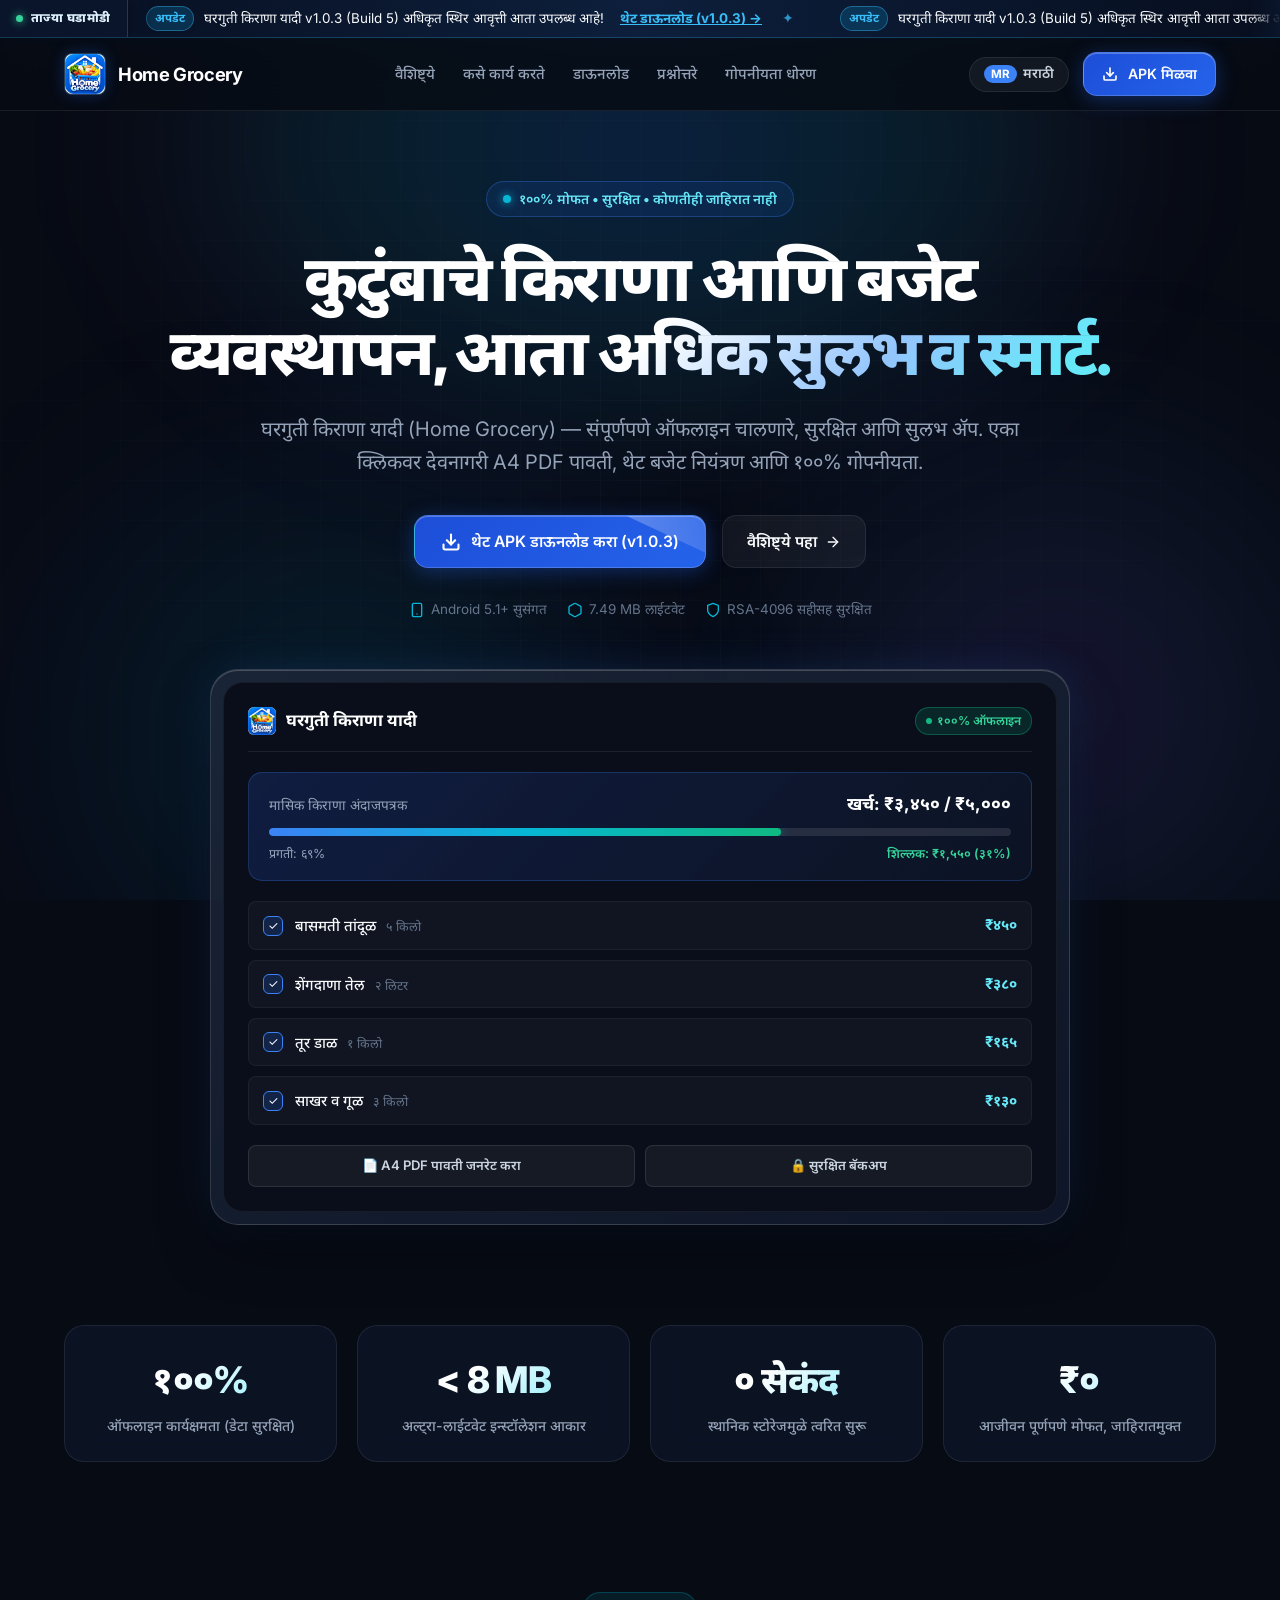
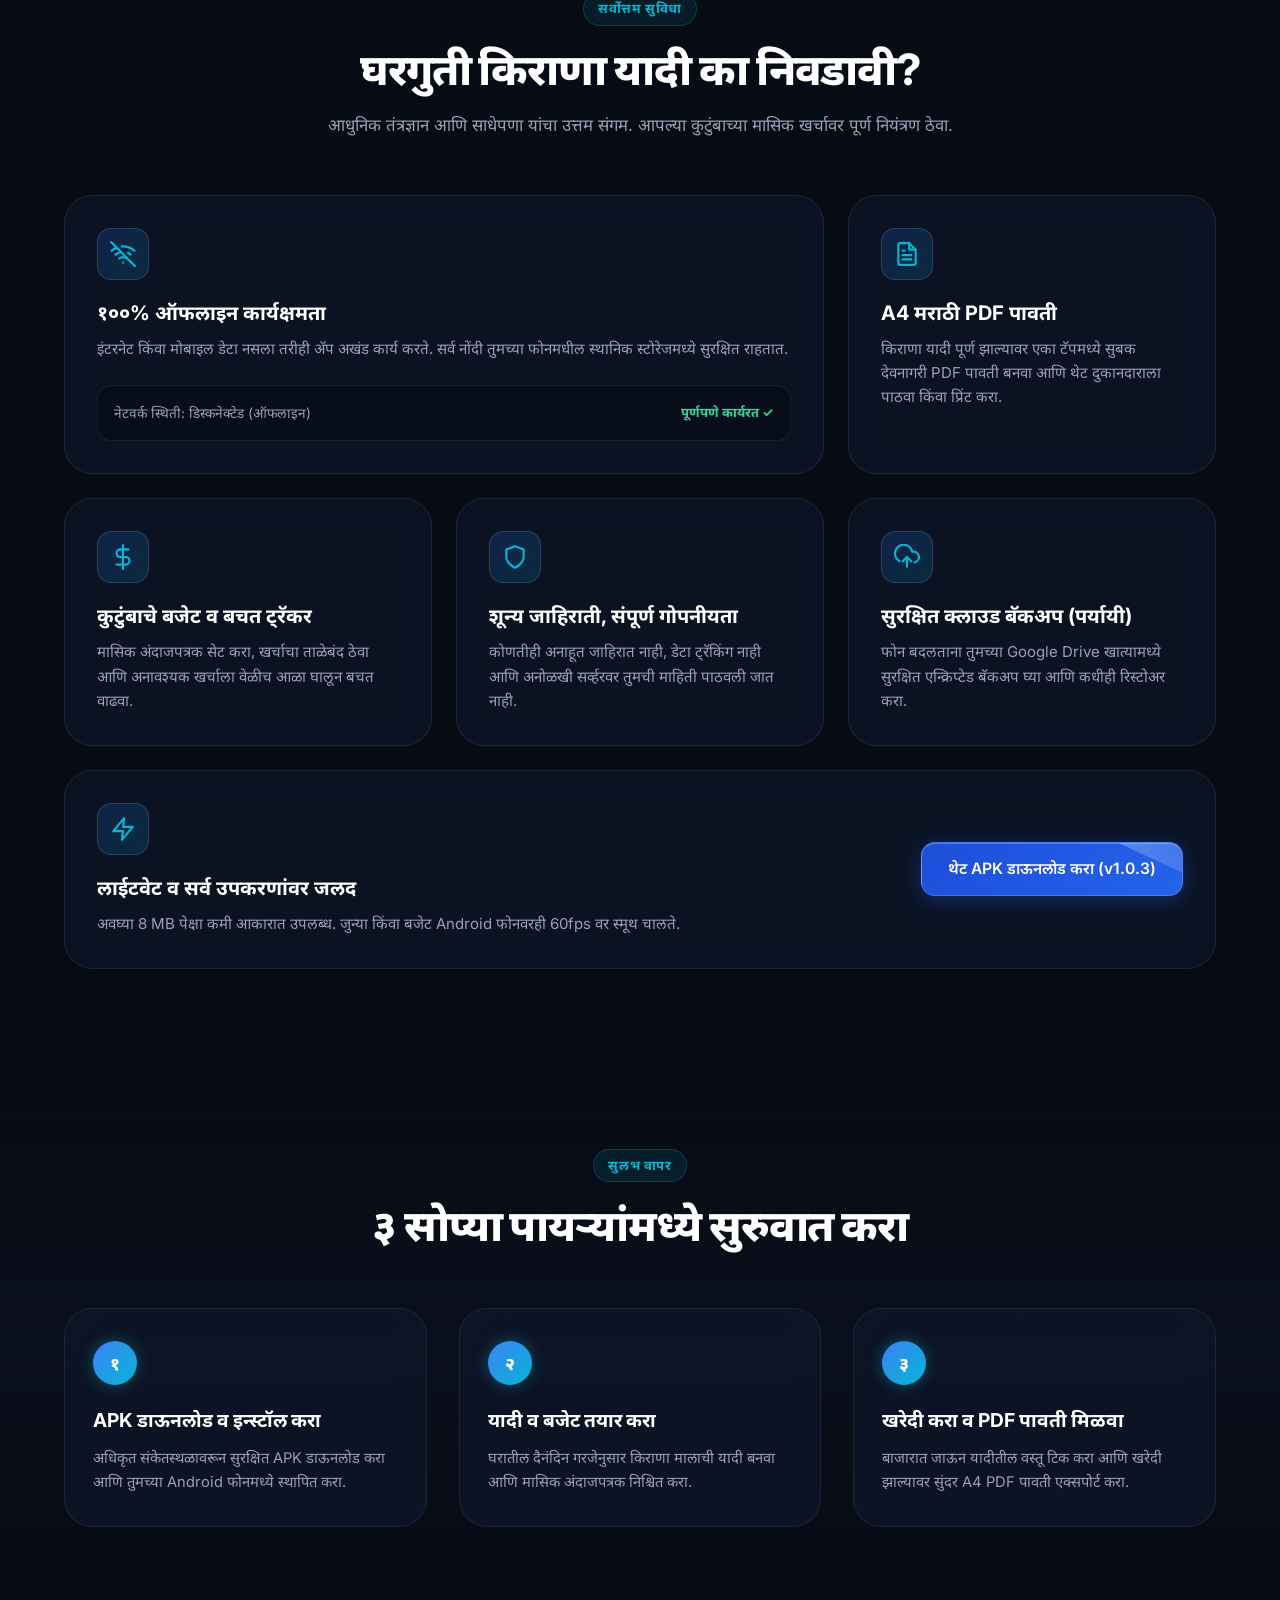
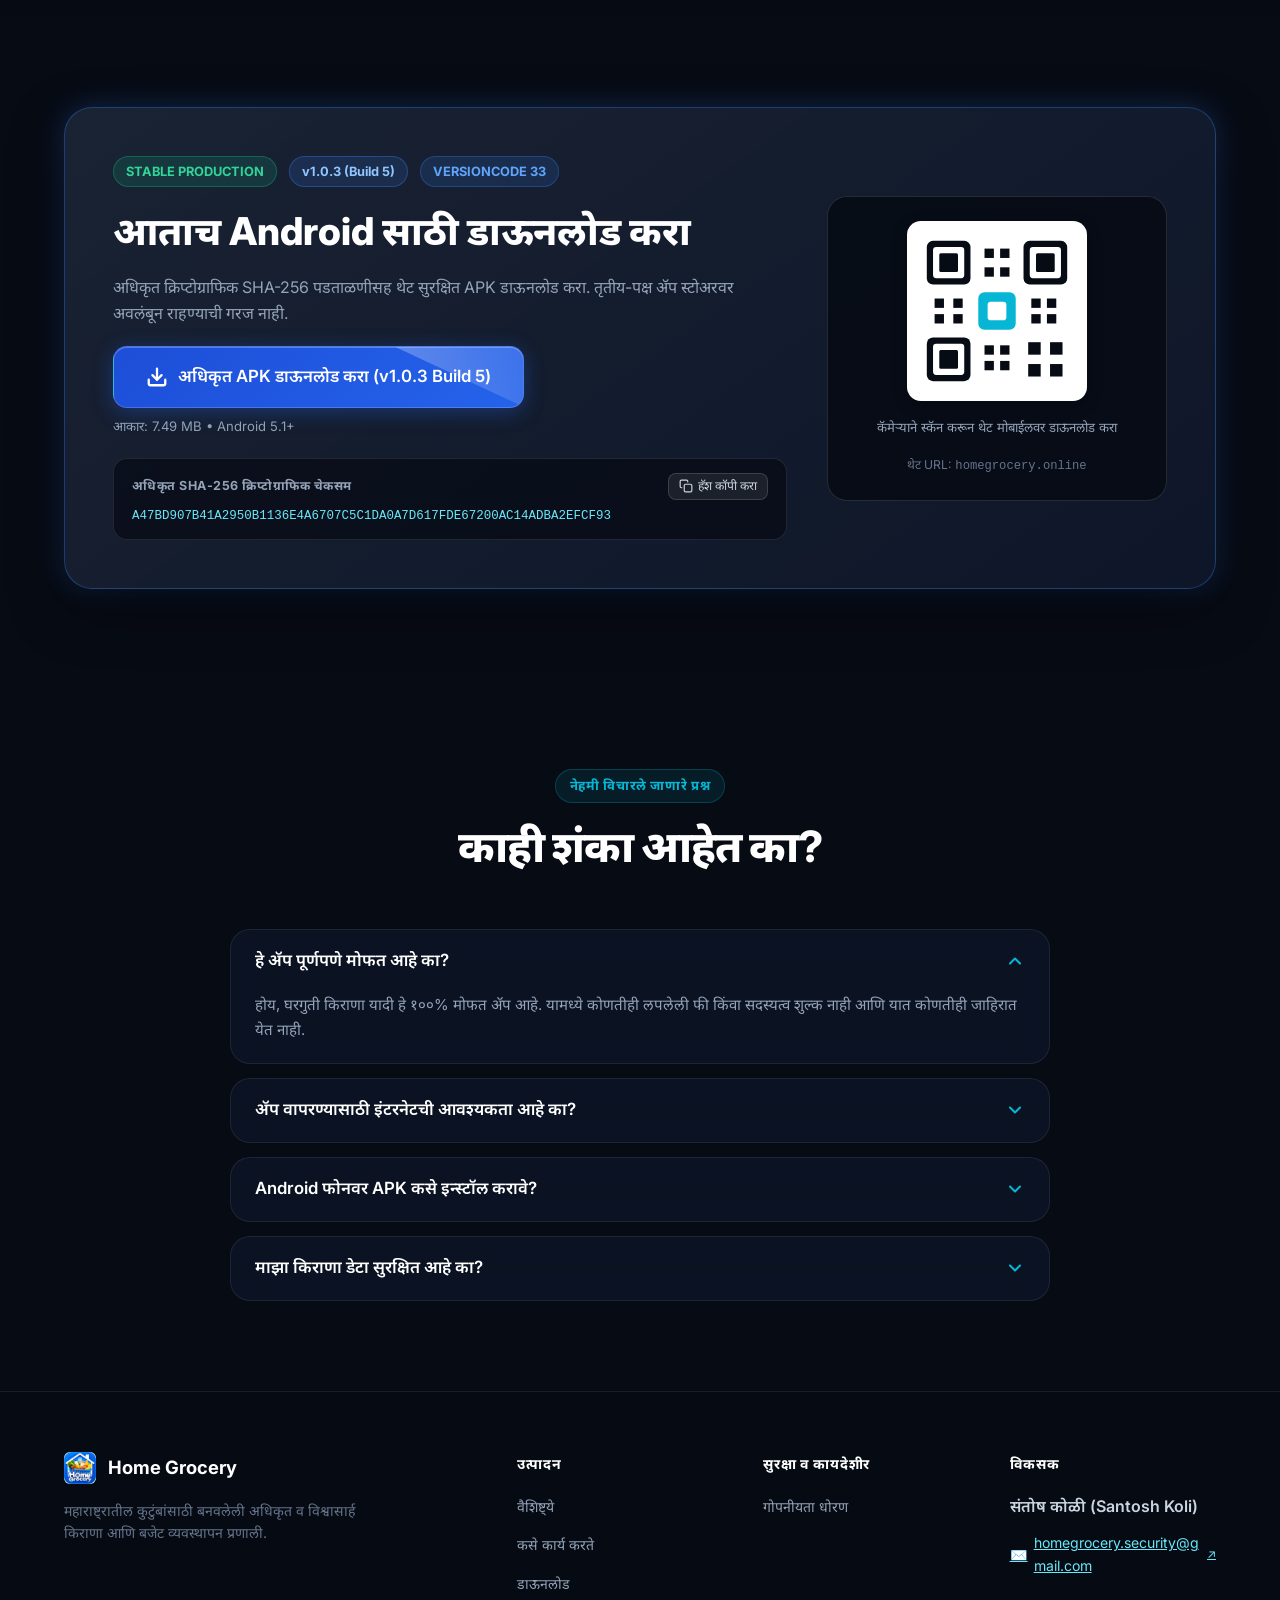
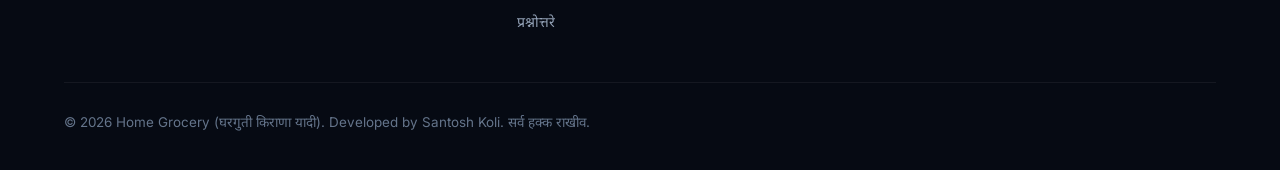
==== commit 16fc4e23: "style(website): restyle announcement bar to AuraMail dark cyan theme and make support email direct G" ====
--- a/index.html
+++ b/index.html
@@ -731,14 +731,9 @@
             <ul class="footer-links">
               <li style="color: #cbd5e1; font-weight: 600;" data-i18n="footerDev">संतोष कोळी (Santosh Koli)</li>
               <li>
-                <div style="display: flex; align-items: center; gap: 8px; flex-wrap: wrap;">
-                  <a href="mailto:homegrocery.security@gmail.com?subject=Home%20Grocery%20Support" id="supportMailLink" style="color: var(--accent-cyan-light); word-break: break-all; font-size: 0.88rem; text-decoration: underline;">
-                    homegrocery.security@gmail.com
-                  </a>
-                  <button type="button" id="copySupportEmailBtn" style="background: rgba(255,255,255,0.08); border: 1px solid rgba(255,255,255,0.18); color: #cbd5e1; font-size: 0.72rem; padding: 2px 8px; border-radius: 4px; cursor: pointer; transition: all 0.2s;" title="Copy Email">
-                    📋 Copy
-                  </button>
-                </div>
+                <a href="https://mail.google.com/mail/?view=cm&fs=1&to=homegrocery.security@gmail.com&su=Home%20Grocery%20Support" target="_blank" rel="noopener noreferrer" id="supportMailLink" style="color: var(--accent-cyan-light); word-break: break-all; font-size: 0.88rem; text-decoration: underline; display: inline-flex; align-items: center; gap: 6px;">
+                  <span>✉️</span> <span>homegrocery.security@gmail.com</span> <span style="font-size: 0.75rem;">↗</span>
+                </a>
               </li>
             </ul>
           </div>
--- a/assets/auramail.css
+++ b/assets/auramail.css
@@ -267,15 +267,15 @@
   font-weight: 700;
 }
 
-/* Announcement Top Bar (Animated Continuous Marquee Style) */
+/* Announcement Top Bar (AuraMail Deep Navy & Electric Cyan Theme) */
 .announcement-bar {
   position: relative;
   width: 100%;
   z-index: 90;
   overflow: hidden;
-  background: linear-gradient(90deg, #1e1b4b 0%, #3b0764 50%, #1e1b4b 100%);
-  border-bottom: 1px solid rgba(168, 85, 247, 0.35);
-  box-shadow: 0 4px 15px rgba(147, 51, 234, 0.15);
+  background: linear-gradient(90deg, #070e1e 0%, #0d1f3c 50%, #070e1e 100%);
+  border-bottom: 1px solid rgba(56, 189, 248, 0.25);
+  box-shadow: 0 4px 18px rgba(2, 132, 199, 0.15);
   display: flex;
   align-items: center;
   height: 38px;
@@ -288,13 +288,13 @@
   gap: 8px;
   padding: 0 16px;
   height: 100%;
-  background: rgba(30, 27, 75, 0.96);
-  border-right: 1px solid rgba(168, 85, 247, 0.35);
+  background: rgba(11, 22, 44, 0.98);
+  border-right: 1px solid rgba(56, 189, 248, 0.25);
   z-index: 10;
   font-size: 0.78rem;
   font-weight: 800;
   text-transform: uppercase;
-  color: #f3e8ff;
+  color: #e0f2fe;
   letter-spacing: 0.04em;
   box-shadow: 4px 0 12px rgba(0, 0, 0, 0.35);
 }
@@ -324,7 +324,7 @@
   top: 0;
   bottom: 0;
   width: 24px;
-  background: linear-gradient(to right, rgba(30, 27, 75, 0.95), transparent);
+  background: linear-gradient(to right, rgba(11, 22, 44, 0.98), transparent);
   z-index: 2;
   pointer-events: none;
 }
@@ -335,7 +335,7 @@
   top: 0;
   bottom: 0;
   width: 32px;
-  background: linear-gradient(to left, rgba(30, 27, 75, 0.95), transparent);
+  background: linear-gradient(to left, rgba(11, 22, 44, 0.98), transparent);
   z-index: 2;
   pointer-events: none;
 }
@@ -377,9 +377,9 @@
 }
 
 .marquee-pill {
-  background: rgba(6, 182, 212, 0.2);
-  border: 1px solid rgba(6, 182, 212, 0.4);
-  color: #67e8f9;
+  background: rgba(14, 165, 233, 0.2);
+  border: 1px solid rgba(56, 189, 248, 0.4);
+  color: #38bdf8;
   font-size: 0.72rem;
   font-weight: 700;
   padding: 2px 8px;
@@ -387,7 +387,7 @@
 }
 
 .marquee-star {
-  color: rgba(192, 132, 252, 0.7);
+  color: rgba(56, 189, 248, 0.75);
   font-size: 0.85rem;
   margin: 0 10px;
   user-select: none;
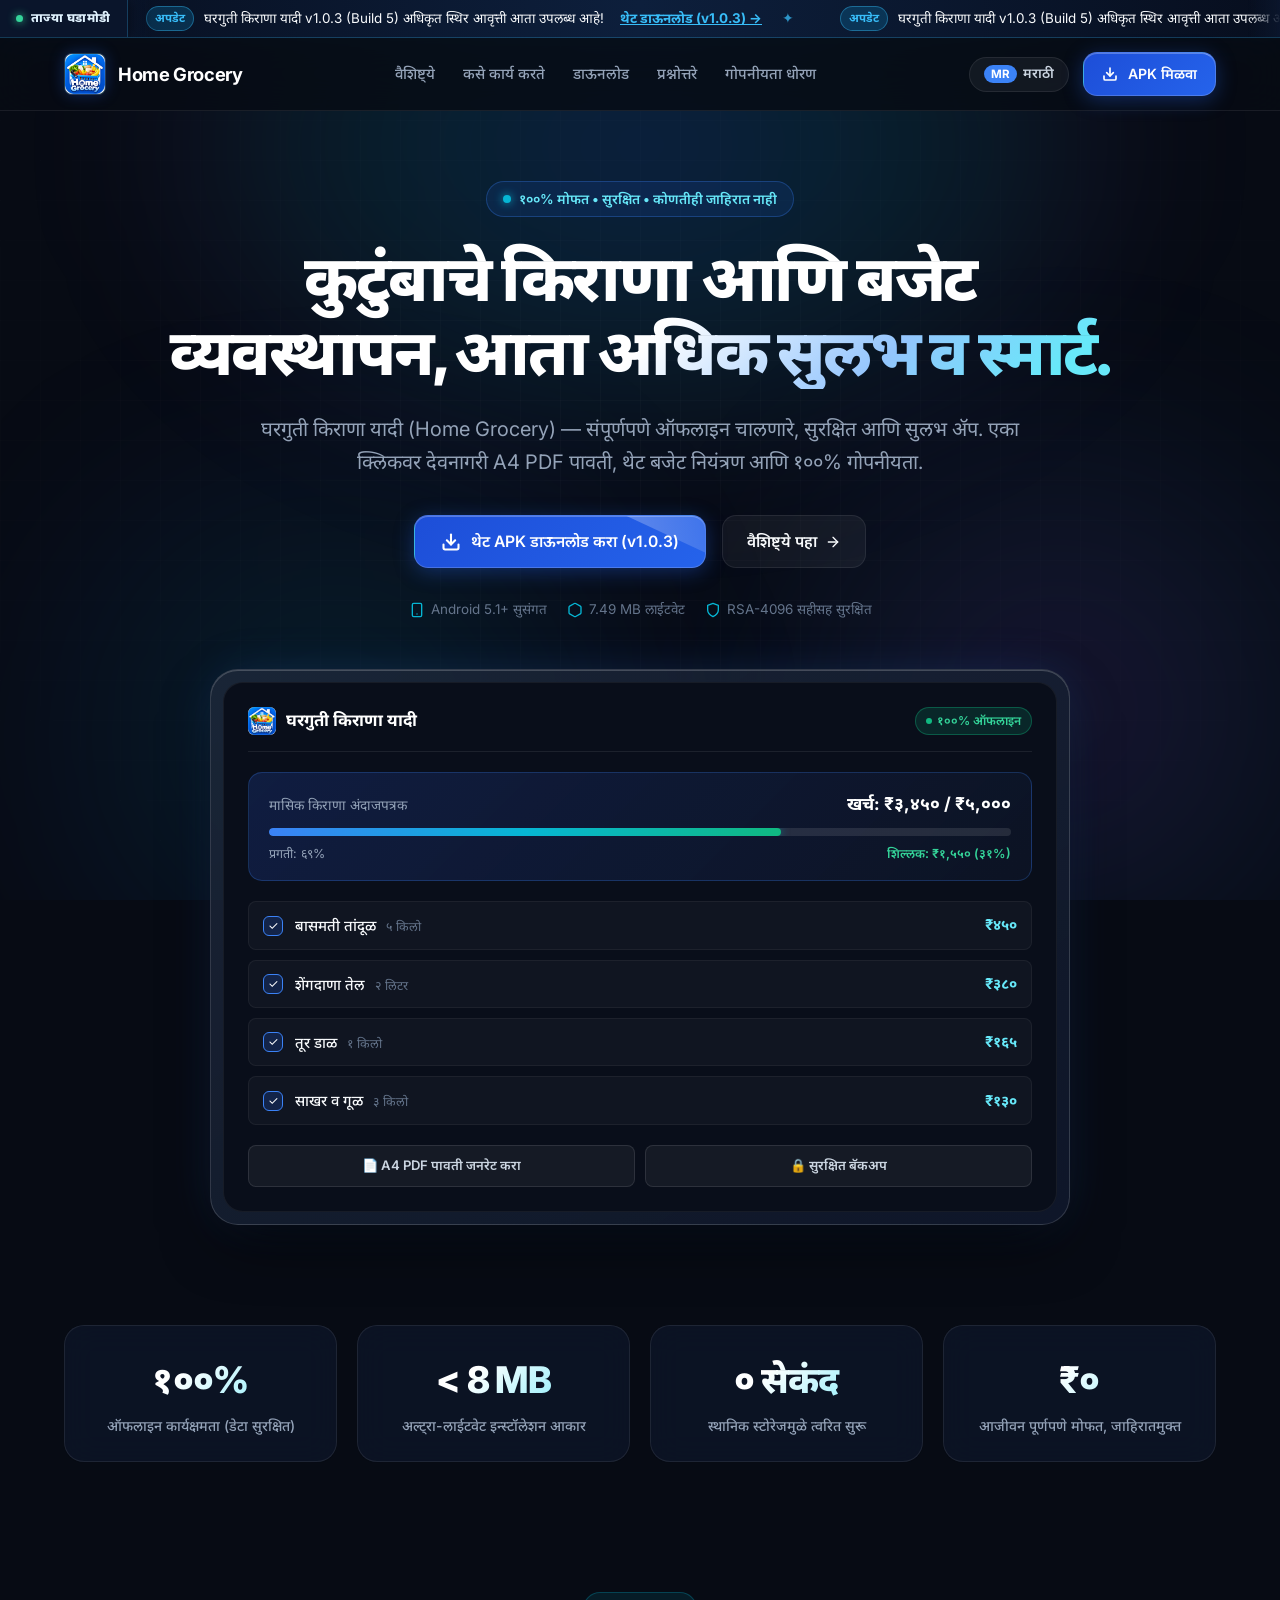
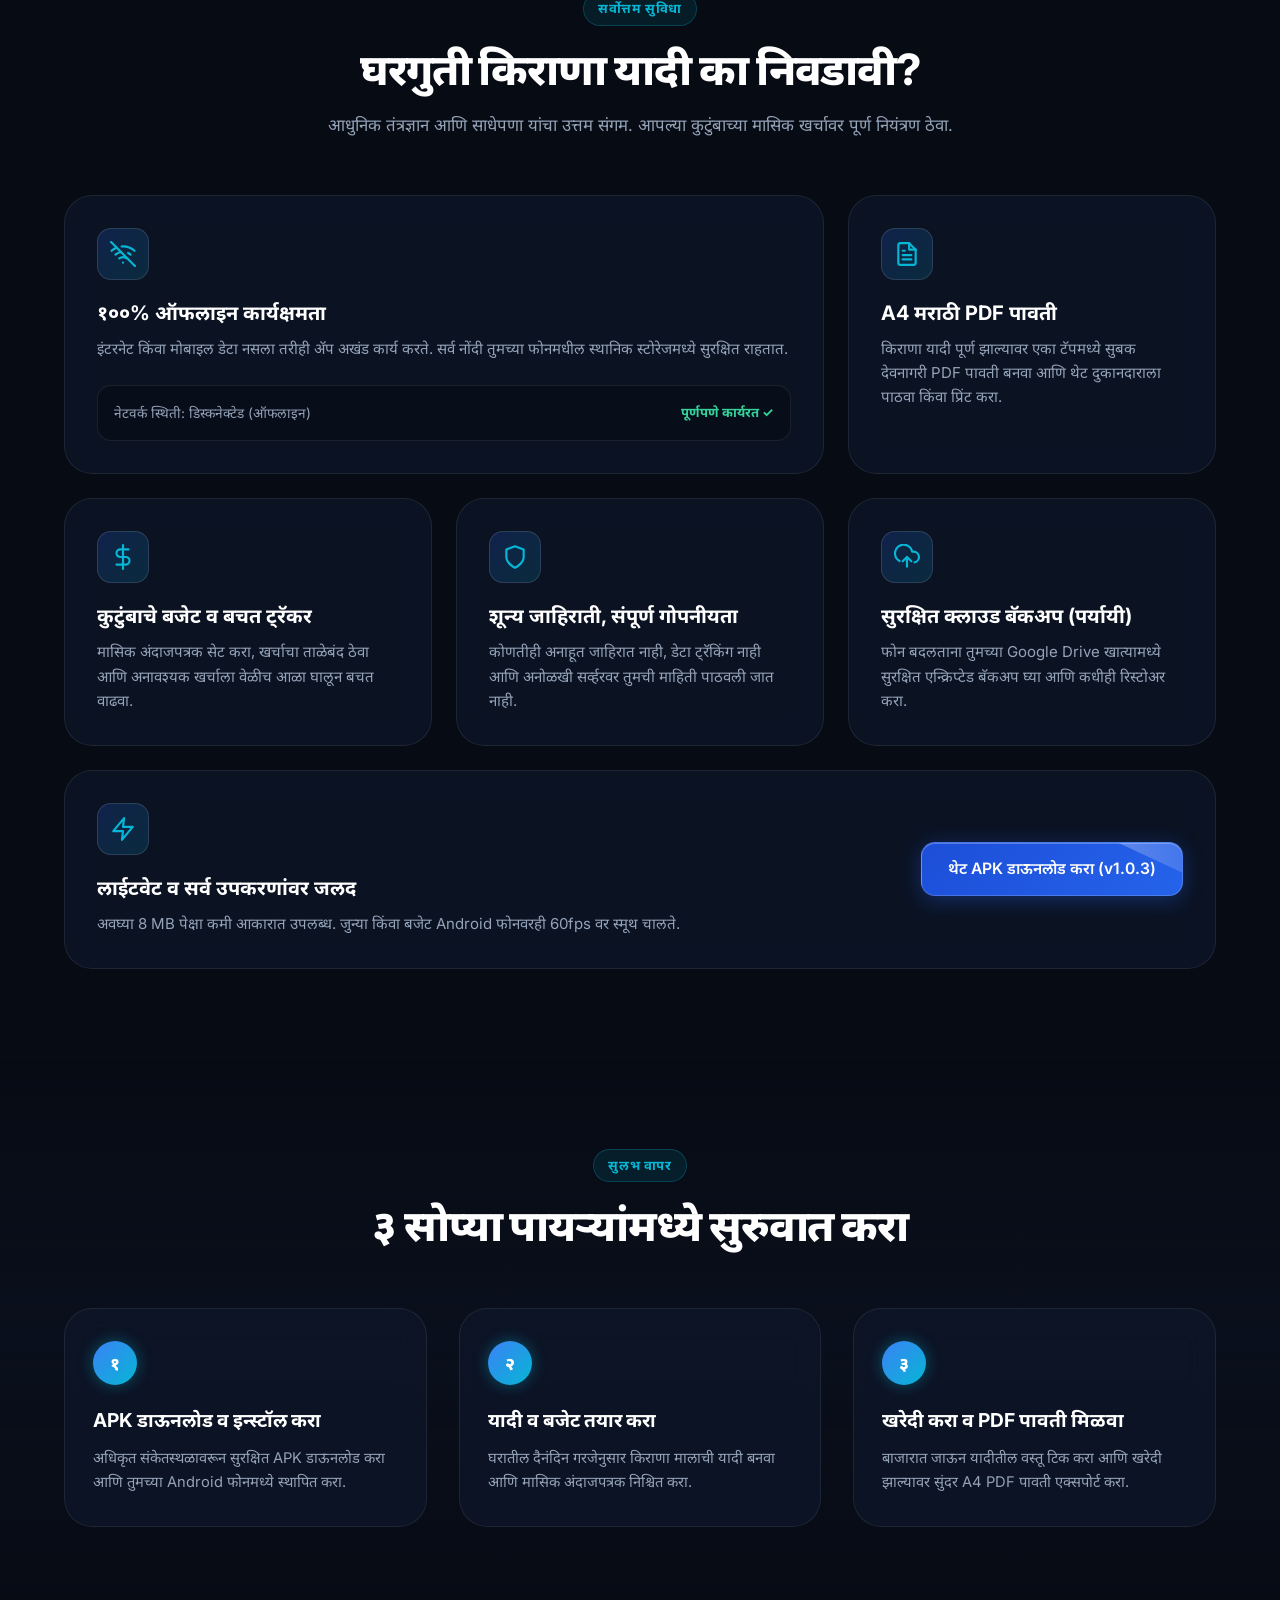
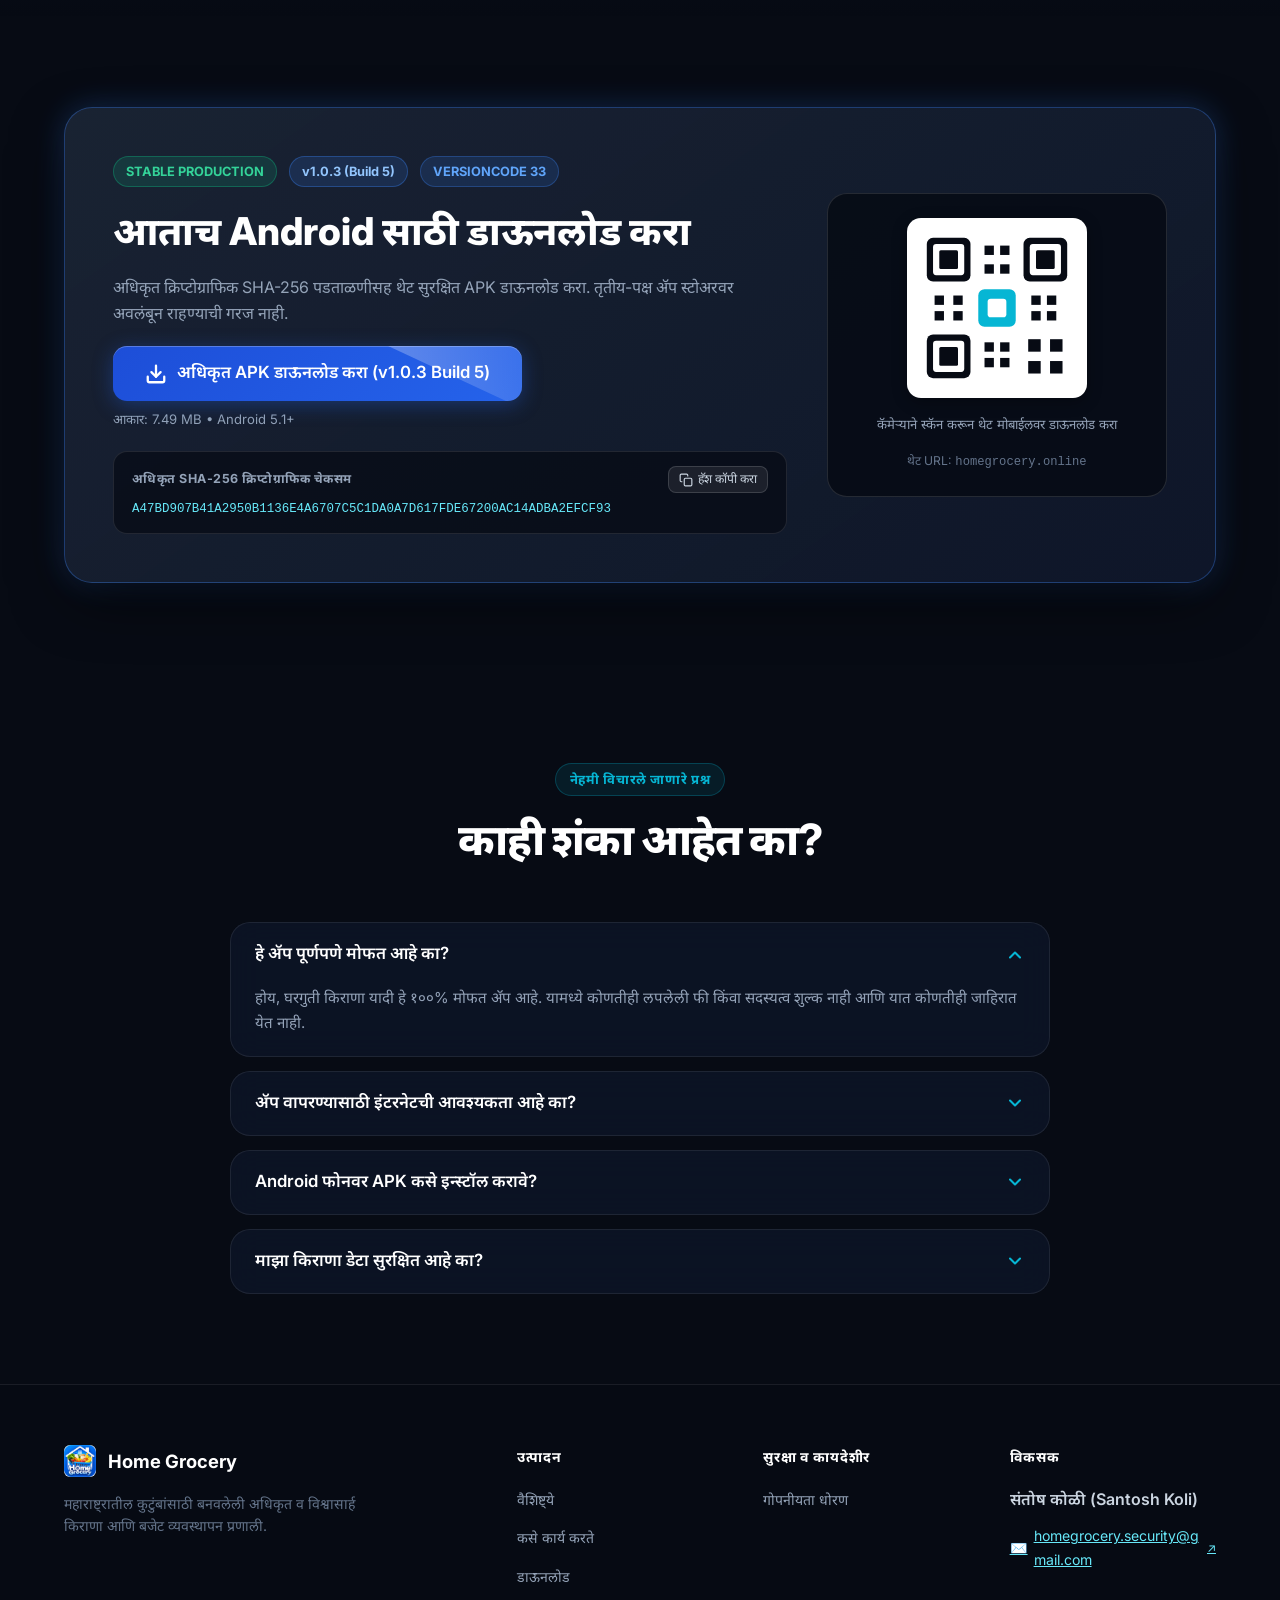
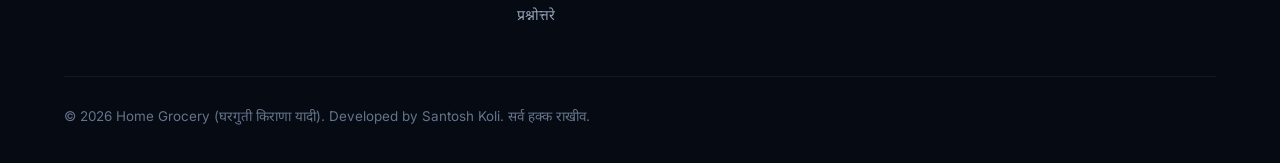
==== commit b96683cc: "feat(download): add interactive streaming downloader with WebCrypto SHA-256 verification and unified" ====
--- a/index.html
+++ b/index.html
@@ -104,28 +104,28 @@
           <div class="marquee-item">
             <span class="marquee-pill" data-i18n="announcementCategory">अपडेट</span>
             <span data-i18n="announcement">घरगुती किराणा यादी v1.0.3 (Build 5) अधिकृत स्थिर आवृत्ती आता उपलब्ध आहे!</span>
-            <a href="#download" data-i18n="announcementAction">थेट डाऊनलोड (v1.0.3) &rarr;</a>
+            <a href="#download" class="download-trigger" data-i18n="announcementAction">थेट डाऊनलोड (v1.0.3) &rarr;</a>
             <span class="marquee-star">✦</span>
           </div>
           <!-- Item 2 (Replicated for infinite seamless marquee loop) -->
           <div class="marquee-item">
             <span class="marquee-pill" data-i18n="announcementCategory">अपडेट</span>
             <span data-i18n="announcement">घरगुती किराणा यादी v1.0.3 (Build 5) अधिकृत स्थिर आवृत्ती आता उपलब्ध आहे!</span>
-            <a href="#download" data-i18n="announcementAction">थेट डाऊनलोड (v1.0.3) &rarr;</a>
+            <a href="#download" class="download-trigger" data-i18n="announcementAction">थेट डाऊनलोड (v1.0.3) &rarr;</a>
             <span class="marquee-star">✦</span>
           </div>
           <!-- Item 3 (Replicated) -->
           <div class="marquee-item">
             <span class="marquee-pill" data-i18n="announcementCategory">अपडेट</span>
             <span data-i18n="announcement">घरगुती किराणा यादी v1.0.3 (Build 5) अधिकृत स्थिर आवृत्ती आता उपलब्ध आहे!</span>
-            <a href="#download" data-i18n="announcementAction">थेट डाऊनलोड (v1.0.3) &rarr;</a>
+            <a href="#download" class="download-trigger" data-i18n="announcementAction">थेट डाऊनलोड (v1.0.3) &rarr;</a>
             <span class="marquee-star">✦</span>
           </div>
           <!-- Item 4 (Replicated) -->
           <div class="marquee-item">
             <span class="marquee-pill" data-i18n="announcementCategory">अपडेट</span>
             <span data-i18n="announcement">घरगुती किराणा यादी v1.0.3 (Build 5) अधिकृत स्थिर आवृत्ती आता उपलब्ध आहे!</span>
-            <a href="#download" data-i18n="announcementAction">थेट डाऊनलोड (v1.0.3) &rarr;</a>
+            <a href="#download" class="download-trigger" data-i18n="announcementAction">थेट डाऊनलोड (v1.0.3) &rarr;</a>
             <span class="marquee-star">✦</span>
           </div>
         </div>
@@ -158,7 +158,7 @@
           </button>
 
           <!-- Desktop CTA -->
-          <a href="#download" class="shimmer-btn" style="padding: 9px 18px; font-size: 0.88rem;">
+          <a href="#download" class="shimmer-btn download-trigger" style="padding: 9px 18px; font-size: 0.88rem;">
             <svg width="16" height="16" viewBox="0 0 24 24" fill="none" stroke="currentColor" stroke-width="2.5" stroke-linecap="round" stroke-linejoin="round">
               <path d="M21 15v4a2 2 0 0 1-2 2H5a2 2 0 0 1-2-2v-4"></path>
               <polyline points="7 10 12 15 17 10"></polyline>
@@ -183,7 +183,7 @@
         <a href="#download" data-i18n="navDownload">डाऊनलोड</a>
         <a href="#faq" data-i18n="navFaq">प्रश्नोत्तरे</a>
         <a href="./privacy" data-i18n="navPrivacy">गोपनीयता धोरण</a>
-        <a href="https://homegrocery.online/HomeGrocery-v1.0.3-build5.apk" class="shimmer-btn" style="margin-top: 12px; text-align: center;">
+        <a href="#download" class="shimmer-btn download-trigger" style="margin-top: 12px; text-align: center;">
           <span data-i18n="heroDownloadBtn">थेट APK डाऊनलोड करा (v1.0.3)</span>
         </a>
       </div>
@@ -208,7 +208,7 @@
           </p>
 
           <div class="hero-cta-group">
-            <a href="https://homegrocery.online/HomeGrocery-v1.0.3-build5.apk" class="shimmer-btn" id="heroDownloadBtn">
+            <a href="#download" class="shimmer-btn download-trigger" id="heroDownloadBtn">
               <svg width="20" height="20" viewBox="0 0 24 24" fill="none" stroke="currentColor" stroke-width="2.5" stroke-linecap="round" stroke-linejoin="round">
                 <path d="M21 15v4a2 2 0 0 1-2 2H5a2 2 0 0 1-2-2v-4"></path>
                 <polyline points="7 10 12 15 17 10"></polyline>
@@ -529,14 +529,14 @@
               </p>
 
               <div>
-                <a href="https://homegrocery.online/HomeGrocery-v1.0.3-build5.apk" class="shimmer-btn" style="padding: 16px 32px; font-size: 1.05rem;">
+                <button id="primaryDownloadBtn" class="shimmer-btn download-trigger" style="padding: 16px 32px; font-size: 1.05rem; cursor: pointer; border: none;">
                   <svg width="22" height="22" viewBox="0 0 24 24" fill="none" stroke="currentColor" stroke-width="2.5" stroke-linecap="round" stroke-linejoin="round">
                     <path d="M21 15v4a2 2 0 0 1-2 2H5a2 2 0 0 1-2-2v-4"></path>
                     <polyline points="7 10 12 15 17 10"></polyline>
                     <line x1="12" y1="15" x2="12" y2="3"></line>
                   </svg>
                   <span data-i18n="dlBtnText">अधिकृत APK डाऊनलोड करा (v1.0.3 Build 5)</span>
-                </a>
+                </button>
                 <div style="margin-top: 8px; font-size: 0.82rem; color: #94a3b8;" data-i18n="dlBtnSub">
                   आकार: 7.49 MB • Android 5.1+
                 </div>
@@ -731,7 +731,7 @@
             <ul class="footer-links">
               <li style="color: #cbd5e1; font-weight: 600;" data-i18n="footerDev">संतोष कोळी (Santosh Koli)</li>
               <li>
-                <a href="https://mail.google.com/mail/?view=cm&fs=1&to=homegrocery.security@gmail.com&su=Home%20Grocery%20Support" target="_blank" rel="noopener noreferrer" id="supportMailLink" style="color: var(--accent-cyan-light); word-break: break-all; font-size: 0.88rem; text-decoration: underline; display: inline-flex; align-items: center; gap: 6px;">
+                <a href="mailto:homegrocery.security@gmail.com?subject=Home%20Grocery%20Support" id="supportMailLink" style="color: var(--accent-cyan-light); word-break: break-all; font-size: 0.88rem; text-decoration: underline; display: inline-flex; align-items: center; gap: 6px;">
                   <span>✉️</span> <span>homegrocery.security@gmail.com</span> <span style="font-size: 0.75rem;">↗</span>
                 </a>
               </li>
@@ -744,6 +744,144 @@
         </div>
       </div>
     </footer>
+
+    <!-- ======================================================== -->
+    <!-- CRYPTOGRAPHIC DOWNLOAD & INTEGRITY VAULT MODAL           -->
+    <!-- Matching AuraMail Cyberpunk / Neon Cyan Theme            -->
+    <!-- ======================================================== -->
+    <div id="downloadModal" class="dl-modal-backdrop" role="dialog" aria-modal="true" aria-labelledby="dlModalTitle" style="display: none;">
+      <div class="dl-modal-card">
+        <!-- Terminal Header -->
+        <div class="dl-modal-header">
+          <div class="dl-header-left">
+            <div class="dl-pulse-dot"></div>
+            <div class="dl-header-titles">
+              <h3 id="dlModalTitle" class="dl-modal-title" data-i18n="dlModalTitle">अधिकृत उत्पादन डाऊनलोडर</h3>
+              <span class="dl-modal-sub" data-i18n="dlModalSub">क्रिप्टोग्राफिक पडताळणी गेटवे • v1.0.3 (Build 5)</span>
+            </div>
+          </div>
+          <button id="dlModalCloseBtn" class="dl-close-btn" onclick="window.HomeGroceryAura ? window.HomeGroceryAura.closeDownloadModal() : null" aria-label="Close Downloader Window">
+            <svg width="18" height="18" viewBox="0 0 24 24" fill="none" stroke="currentColor" stroke-width="2.5" stroke-linecap="round" stroke-linejoin="round">
+              <line x1="18" y1="6" x2="6" y2="18"></line>
+              <line x1="6" y1="6" x2="18" y2="18"></line>
+            </svg>
+          </button>
+        </div>
+
+        <!-- Release Info Summary Card -->
+        <div class="dl-meta-pill-box">
+          <div class="dl-meta-item">
+            <span class="dl-meta-label" data-i18n="dlMetaVer">आवृत्ती:</span>
+            <span class="dl-meta-val">v1.0.3 (Build 5)</span>
+          </div>
+          <div class="dl-meta-item">
+            <span class="dl-meta-label" data-i18n="dlMetaCode">versionCode:</span>
+            <span class="dl-meta-val">33</span>
+          </div>
+          <div class="dl-meta-item">
+            <span class="dl-meta-label" data-i18n="dlMetaChannel">चॅनेल:</span>
+            <span class="dl-meta-val dl-pill-cyan">STABLE PRODUCTION</span>
+          </div>
+          <div class="dl-meta-item">
+            <span class="dl-meta-label" data-i18n="dlMetaSize">आकार:</span>
+            <span class="dl-meta-val">7.49 MB</span>
+          </div>
+        </div>
+
+        <!-- Pipeline Steps Tracker -->
+        <div class="dl-pipeline-steps">
+          <div class="dl-step active" id="dlStep1">
+            <div class="dl-step-indicator">
+              <span class="dl-step-num">१</span>
+              <svg class="dl-step-check" width="14" height="14" viewBox="0 0 24 24" fill="none" stroke="currentColor" stroke-width="3"><polyline points="20 6 9 17 4 12"></polyline></svg>
+            </div>
+            <div class="dl-step-text" data-i18n="dlStep1Text">मेनिफेस्ट हँडशेक</div>
+          </div>
+          <div class="dl-step-line" id="dlLine1"></div>
+          <div class="dl-step" id="dlStep2">
+            <div class="dl-step-indicator">
+              <span class="dl-step-num">२</span>
+              <svg class="dl-step-check" width="14" height="14" viewBox="0 0 24 24" fill="none" stroke="currentColor" stroke-width="3"><polyline points="20 6 9 17 4 12"></polyline></svg>
+            </div>
+            <div class="dl-step-text" data-i18n="dlStep2Text">थेट बायनरी प्रवाह</div>
+          </div>
+          <div class="dl-step-line" id="dlLine2"></div>
+          <div class="dl-step" id="dlStep3">
+            <div class="dl-step-indicator">
+              <span class="dl-step-num">३</span>
+              <svg class="dl-step-check" width="14" height="14" viewBox="0 0 24 24" fill="none" stroke="currentColor" stroke-width="3"><polyline points="20 6 9 17 4 12"></polyline></svg>
+            </div>
+            <div class="dl-step-text" data-i18n="dlStep3Text">SHA-256 पडताळणी</div>
+          </div>
+          <div class="dl-step-line" id="dlLine3"></div>
+          <div class="dl-step" id="dlStep4">
+            <div class="dl-step-indicator">
+              <span class="dl-step-num">४</span>
+              <svg class="dl-step-check" width="14" height="14" viewBox="0 0 24 24" fill="none" stroke="currentColor" stroke-width="3"><polyline points="20 6 9 17 4 12"></polyline></svg>
+            </div>
+            <div class="dl-step-text" data-i18n="dlStep4Text">APK वितरण</div>
+          </div>
+        </div>
+
+        <!-- Live Progress Status Display -->
+        <div class="dl-progress-container">
+          <div class="dl-progress-header">
+            <span id="dlStatusLabel" class="dl-status-label" data-i18n="dlStatusInit">सुरक्षित डाऊनलोड सुरू करत आहे...</span>
+            <span id="dlProgressPercent" class="dl-progress-percent">0%</span>
+          </div>
+
+          <!-- Glowing Progress Bar -->
+          <div class="dl-progress-track">
+            <div id="dlProgressBar" class="dl-progress-bar" style="width: 0%;">
+              <div class="dl-progress-glow"></div>
+            </div>
+          </div>
+
+          <div class="dl-progress-footer">
+            <span id="dlBytesText" class="dl-bytes-text">0 MB / 7.49 MB</span>
+            <span id="dlSpeedText" class="dl-speed-text">-- KB/s</span>
+          </div>
+        </div>
+
+        <!-- Cryptographic Checksum Comparison Box -->
+        <div class="dl-checksum-card">
+          <div class="dl-cs-row">
+            <span class="dl-cs-label" data-i18n="dlExpectedHashLabel">अधिकृत SHA-256 (अपेक्षित):</span>
+            <span class="dl-cs-hash font-mono">A47BD907B41A2950B1136E4A6707C5C1DA0A7D617FDE67200AC14ADBA2EFCF93</span>
+          </div>
+          <div class="dl-cs-row" id="dlComputedHashRow" style="display: none;">
+            <span class="dl-cs-label" data-i18n="dlComputedHashLabel">मोजलेला SHA-256 (गणित):</span>
+            <span id="dlComputedHashVal" class="dl-cs-hash font-mono text-cyan">गणितात आहे...</span>
+          </div>
+          <div id="dlHashVerdict" class="dl-hash-verdict" style="display: none;">
+            <span class="dl-verdict-badge">
+              <svg width="14" height="14" viewBox="0 0 24 24" fill="none" stroke="currentColor" stroke-width="2.5"><polyline points="20 6 9 17 4 12"></polyline></svg>
+              <span data-i18n="dlVerdictSuccess">१००% क्रिप्टोग्राफिक हॅश पडताळणी यशस्वी</span>
+            </span>
+          </div>
+        </div>
+
+        <!-- Installation Guidance Box (Revealed on Completion) -->
+        <div id="dlSuccessGuide" class="dl-install-guide" style="display: none;">
+          <div class="dl-guide-icon">🛡️</div>
+          <div class="dl-guide-content">
+            <h4 data-i18n="dlGuideTitle">APK यशस्वीरित्या डाऊनलोड झाला! इन्स्टॉल कसे करावे:</h4>
+            <ol>
+              <li data-i18n="dlGuide1">डाऊनलोड्स फोल्डरमधील <strong>HomeGrocery-v1.0.3-build5.apk</strong> उघडा.</li>
+              <li data-i18n="dlGuide2">Google Play Protect सूचना आल्यास <strong>'More details'</strong> वर टॅप करून <strong>'Install anyway'</strong> निवडा.</li>
+            </ol>
+          </div>
+        </div>
+
+        <!-- Actions / Controls -->
+        <div class="dl-modal-actions">
+          <button id="dlCancelBtn" class="dl-btn-cancel" onclick="window.HomeGroceryAura ? window.HomeGroceryAura.closeDownloadModal() : null" data-i18n="dlBtnCancel">रद्द करा (थांबवा)</button>
+          <button id="dlActionPrimaryBtn" class="shimmer-btn" style="padding: 10px 22px; font-size: 0.9rem;">
+            <span id="dlActionBtnText" data-i18n="dlBtnStart">डाऊनलोड सुरू करा</span>
+          </button>
+        </div>
+      </div>
+    </div>
 
     <!-- Noscript Fallback for Search Engines and Non-JS Browsers -->
     <noscript>
--- a/assets/auramail.css
+++ b/assets/auramail.css
@@ -1546,3 +1546,453 @@
     animation: none;
   }
 }
+
+/* ======================================================== */
+/* CRYPTOGRAPHIC DOWNLOAD & INTEGRITY VAULT MODAL STYLES    */
+/* ======================================================== */
+.dl-modal-backdrop {
+  position: fixed;
+  inset: 0;
+  z-index: 100000;
+  background: rgba(3, 7, 18, 0.86);
+  backdrop-filter: blur(16px);
+  -webkit-backdrop-filter: blur(16px);
+  display: flex;
+  align-items: center;
+  justify-content: center;
+  padding: 16px;
+  animation: dlFadeIn 0.25s cubic-bezier(0.16, 1, 0.3, 1);
+}
+
+.dl-modal-card {
+  background: linear-gradient(180deg, #0b1528 0%, #060c18 100%);
+  border: 1px solid rgba(56, 189, 248, 0.3);
+  box-shadow: 0 25px 60px rgba(0, 0, 0, 0.95), 0 0 50px rgba(6, 182, 212, 0.2);
+  border-radius: 24px;
+  max-width: 580px;
+  width: 100%;
+  max-height: 94vh;
+  overflow-y: auto;
+  position: relative;
+  color: #ffffff;
+  animation: dlScaleIn 0.28s cubic-bezier(0.16, 1, 0.3, 1);
+}
+
+.dl-modal-header {
+  display: flex;
+  align-items: center;
+  justify-content: space-between;
+  padding: 20px 24px 16px;
+  border-bottom: 1px solid rgba(255, 255, 255, 0.08);
+  background: rgba(15, 23, 42, 0.5);
+  position: sticky;
+  top: 0;
+  z-index: 10;
+  backdrop-filter: blur(8px);
+}
+
+.dl-header-left {
+  display: flex;
+  align-items: center;
+  gap: 12px;
+}
+
+.dl-pulse-dot {
+  width: 10px;
+  height: 10px;
+  border-radius: 50%;
+  background: #06b6d4;
+  box-shadow: 0 0 12px #06b6d4;
+  animation: pulseGlow 1.8s infinite;
+  flex-shrink: 0;
+}
+
+.dl-modal-title {
+  font-size: 1.15rem;
+  font-weight: 700;
+  color: #ffffff;
+  margin: 0;
+  letter-spacing: -0.01em;
+}
+
+.dl-modal-sub {
+  font-size: 0.78rem;
+  color: #94a3b8;
+  display: block;
+  margin-top: 2px;
+}
+
+.dl-close-btn {
+  background: rgba(255, 255, 255, 0.06);
+  border: 1px solid rgba(255, 255, 255, 0.12);
+  color: #94a3b8;
+  width: 36px;
+  height: 36px;
+  border-radius: 10px;
+  cursor: pointer;
+  display: flex;
+  align-items: center;
+  justify-content: center;
+  transition: all 0.2s ease;
+  flex-shrink: 0;
+  position: relative;
+  z-index: 25;
+  pointer-events: auto;
+}
+
+.dl-close-btn svg {
+  pointer-events: none;
+}
+
+.dl-close-btn:hover {
+  background: rgba(239, 68, 68, 0.2);
+  border-color: rgba(239, 68, 68, 0.4);
+  color: #f87171;
+  transform: scale(1.05);
+}
+
+.dl-meta-pill-box {
+  display: grid;
+  grid-template-columns: repeat(2, 1fr);
+  gap: 10px;
+  margin: 18px 24px 14px;
+  padding: 14px 16px;
+  background: rgba(15, 23, 42, 0.65);
+  border: 1px solid rgba(56, 189, 248, 0.18);
+  border-radius: 14px;
+}
+
+.dl-meta-item {
+  display: flex;
+  align-items: center;
+  justify-content: space-between;
+  font-size: 0.8rem;
+}
+
+.dl-meta-label {
+  color: #94a3b8;
+}
+
+.dl-meta-val {
+  color: #e2e8f0;
+  font-weight: 600;
+  font-family: monospace;
+}
+
+.dl-pill-cyan {
+  color: #38bdf8 !important;
+  background: rgba(6, 182, 212, 0.15);
+  padding: 2px 8px;
+  border-radius: 6px;
+  font-size: 0.74rem;
+  border: 1px solid rgba(6, 182, 212, 0.3);
+}
+
+.dl-pipeline-steps {
+  display: flex;
+  align-items: center;
+  justify-content: space-between;
+  margin: 16px 24px 18px;
+  padding: 0 4px;
+}
+
+.dl-step {
+  display: flex;
+  flex-direction: column;
+  align-items: center;
+  gap: 6px;
+  position: relative;
+  z-index: 2;
+}
+
+.dl-step-indicator {
+  width: 28px;
+  height: 28px;
+  border-radius: 50%;
+  background: #0f172a;
+  border: 2px solid #334155;
+  display: flex;
+  align-items: center;
+  justify-content: center;
+  font-size: 0.78rem;
+  font-weight: 700;
+  color: #94a3b8;
+  transition: all 0.25s ease;
+}
+
+.dl-step.active .dl-step-indicator {
+  border-color: #06b6d4;
+  background: rgba(6, 182, 212, 0.2);
+  color: #38bdf8;
+  box-shadow: 0 0 14px rgba(6, 182, 212, 0.5);
+}
+
+.dl-step.completed .dl-step-indicator {
+  border-color: #10b981;
+  background: #10b981;
+  color: #ffffff;
+}
+
+.dl-step .dl-step-check {
+  display: none;
+}
+
+.dl-step.completed .dl-step-check {
+  display: block;
+}
+
+.dl-step.completed .dl-step-num {
+  display: none;
+}
+
+.dl-step-text {
+  font-size: 0.7rem;
+  color: #64748b;
+  font-weight: 600;
+  text-align: center;
+  white-space: nowrap;
+  transition: color 0.2s ease;
+}
+
+.dl-step.active .dl-step-text {
+  color: #38bdf8;
+}
+
+.dl-step.completed .dl-step-text {
+  color: #10b981;
+}
+
+.dl-step-line {
+  flex: 1;
+  height: 2px;
+  background: #1e293b;
+  margin: -14px 6px 0;
+  transition: background 0.3s ease;
+}
+
+.dl-step-line.completed {
+  background: #10b981;
+  box-shadow: 0 0 8px rgba(16, 185, 129, 0.5);
+}
+
+.dl-progress-container {
+  margin: 0 24px 16px;
+  padding: 16px;
+  background: rgba(15, 23, 42, 0.8);
+  border: 1px solid rgba(255, 255, 255, 0.08);
+  border-radius: 16px;
+}
+
+.dl-progress-header {
+  display: flex;
+  align-items: center;
+  justify-content: space-between;
+  margin-bottom: 10px;
+  font-size: 0.85rem;
+  font-weight: 600;
+}
+
+.dl-status-label {
+  color: #38bdf8;
+  display: flex;
+  align-items: center;
+  gap: 8px;
+}
+
+.dl-progress-percent {
+  font-family: monospace;
+  font-size: 1.05rem;
+  font-weight: 800;
+  color: #ffffff;
+}
+
+.dl-progress-track {
+  width: 100%;
+  height: 10px;
+  background: rgba(15, 23, 42, 0.9);
+  border-radius: 8px;
+  overflow: hidden;
+  border: 1px solid rgba(255, 255, 255, 0.1);
+  position: relative;
+}
+
+.dl-progress-bar {
+  height: 100%;
+  background: linear-gradient(90deg, #06b6d4, #2563eb, #38bdf8);
+  border-radius: 8px;
+  transition: width 0.15s ease-out;
+  position: relative;
+}
+
+.dl-progress-glow {
+  position: absolute;
+  right: 0;
+  top: 0;
+  bottom: 0;
+  width: 14px;
+  background: #ffffff;
+  filter: blur(3px);
+  opacity: 0.8;
+}
+
+.dl-progress-footer {
+  display: flex;
+  align-items: center;
+  justify-content: space-between;
+  margin-top: 8px;
+  font-size: 0.74rem;
+  color: #94a3b8;
+  font-family: monospace;
+}
+
+.dl-checksum-card {
+  margin: 0 24px 16px;
+  padding: 14px 16px;
+  background: rgba(7, 14, 28, 0.75);
+  border: 1px solid rgba(56, 189, 248, 0.16);
+  border-radius: 14px;
+  display: flex;
+  flex-direction: column;
+  gap: 8px;
+}
+
+.dl-cs-row {
+  display: flex;
+  flex-direction: column;
+  gap: 3px;
+  font-size: 0.74rem;
+}
+
+.dl-cs-label {
+  color: #94a3b8;
+  font-weight: 600;
+}
+
+.dl-cs-hash {
+  word-break: break-all;
+  font-size: 0.72rem;
+  color: #cbd5e1;
+  background: rgba(0, 0, 0, 0.4);
+  padding: 5px 8px;
+  border-radius: 6px;
+  border: 1px solid rgba(255, 255, 255, 0.06);
+}
+
+.dl-cs-hash.text-cyan {
+  color: #38bdf8;
+  border-color: rgba(6, 182, 212, 0.35);
+}
+
+.dl-verdict-badge {
+  display: inline-flex;
+  align-items: center;
+  gap: 6px;
+  padding: 6px 12px;
+  background: rgba(16, 185, 129, 0.15);
+  border: 1px solid rgba(16, 185, 129, 0.4);
+  border-radius: 8px;
+  color: #34d399;
+  font-size: 0.78rem;
+  font-weight: 700;
+}
+
+.dl-install-guide {
+  margin: 0 24px 16px;
+  padding: 14px 16px;
+  background: rgba(30, 41, 59, 0.6);
+  border: 1px solid rgba(234, 179, 8, 0.35);
+  border-radius: 14px;
+  display: flex;
+  gap: 12px;
+  align-items: flex-start;
+  animation: dlFadeIn 0.3s ease;
+}
+
+.dl-guide-icon {
+  font-size: 1.4rem;
+  line-height: 1;
+}
+
+.dl-guide-content h4 {
+  margin: 0 0 6px;
+  font-size: 0.85rem;
+  color: #fde047;
+  font-weight: 700;
+}
+
+.dl-guide-content ol {
+  margin: 0;
+  padding-left: 18px;
+  font-size: 0.78rem;
+  color: #cbd5e1;
+  line-height: 1.5;
+}
+
+.dl-modal-actions {
+  display: flex;
+  align-items: center;
+  justify-content: flex-end;
+  gap: 12px;
+  padding: 16px 24px 20px;
+  border-top: 1px solid rgba(255, 255, 255, 0.08);
+  background: rgba(15, 23, 42, 0.5);
+  position: sticky;
+  bottom: 0;
+  backdrop-filter: blur(8px);
+}
+
+.dl-btn-cancel {
+  background: rgba(255, 255, 255, 0.05);
+  border: 1px solid rgba(255, 255, 255, 0.15);
+  color: #cbd5e1;
+  padding: 10px 18px;
+  border-radius: 12px;
+  font-size: 0.85rem;
+  font-weight: 600;
+  cursor: pointer;
+  transition: all 0.2s ease;
+  position: relative;
+  z-index: 25;
+  pointer-events: auto;
+}
+
+.dl-btn-cancel:hover {
+  background: rgba(239, 68, 68, 0.2);
+  border-color: rgba(239, 68, 68, 0.4);
+  color: #fca5a5;
+}
+
+@keyframes dlFadeIn {
+  from { opacity: 0; }
+  to { opacity: 1; }
+}
+
+@keyframes dlScaleIn {
+  from { opacity: 0; transform: scale(0.95) translateY(10px); }
+  to { opacity: 1; transform: scale(1) translateY(0); }
+}
+
+@media (max-width: 640px) {
+  .dl-modal-card {
+    border-radius: 20px;
+  }
+  .dl-modal-header,
+  .dl-meta-pill-box,
+  .dl-pipeline-steps,
+  .dl-progress-container,
+  .dl-checksum-card,
+  .dl-install-guide,
+  .dl-modal-actions {
+    margin-left: 14px;
+    margin-right: 14px;
+    padding-left: 14px;
+    padding-right: 14px;
+  }
+  .dl-meta-pill-box {
+    grid-template-columns: 1fr;
+    gap: 8px;
+  }
+  .dl-step-text {
+    font-size: 0.64rem;
+  }
+}
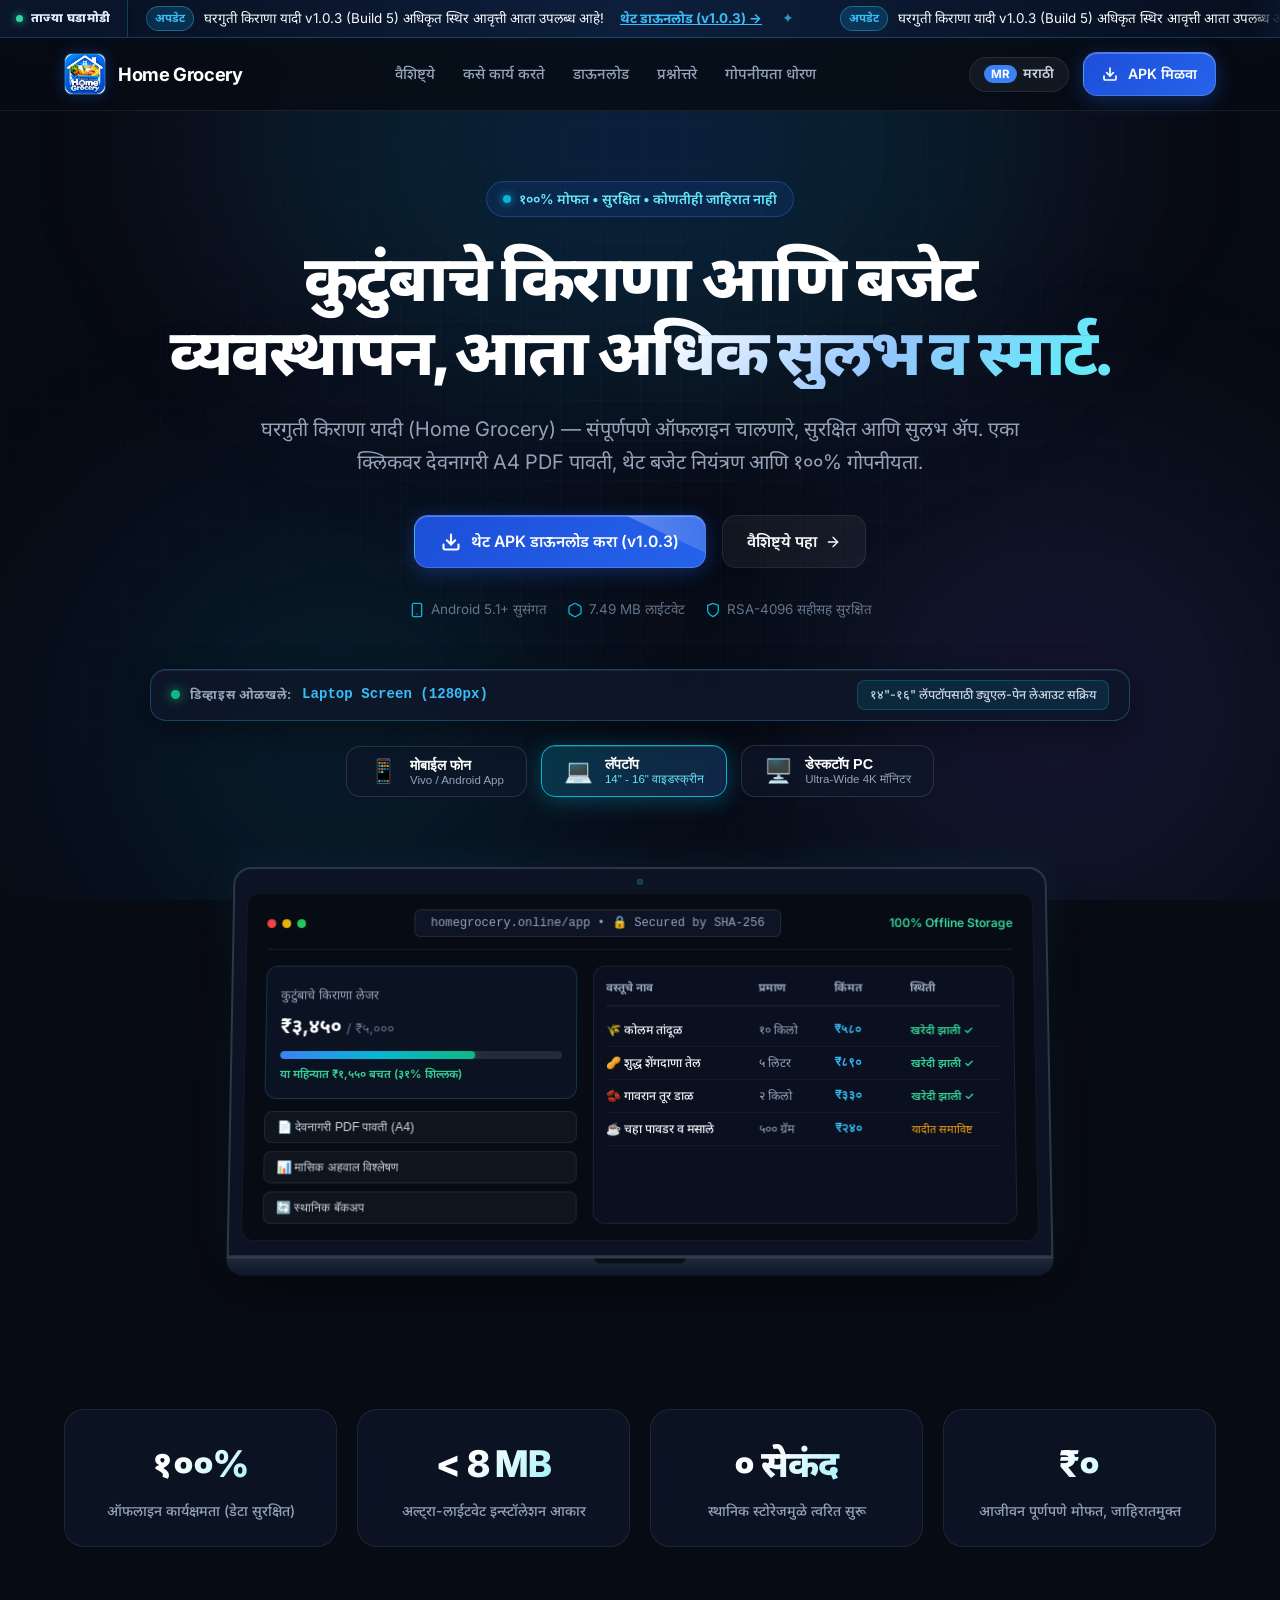
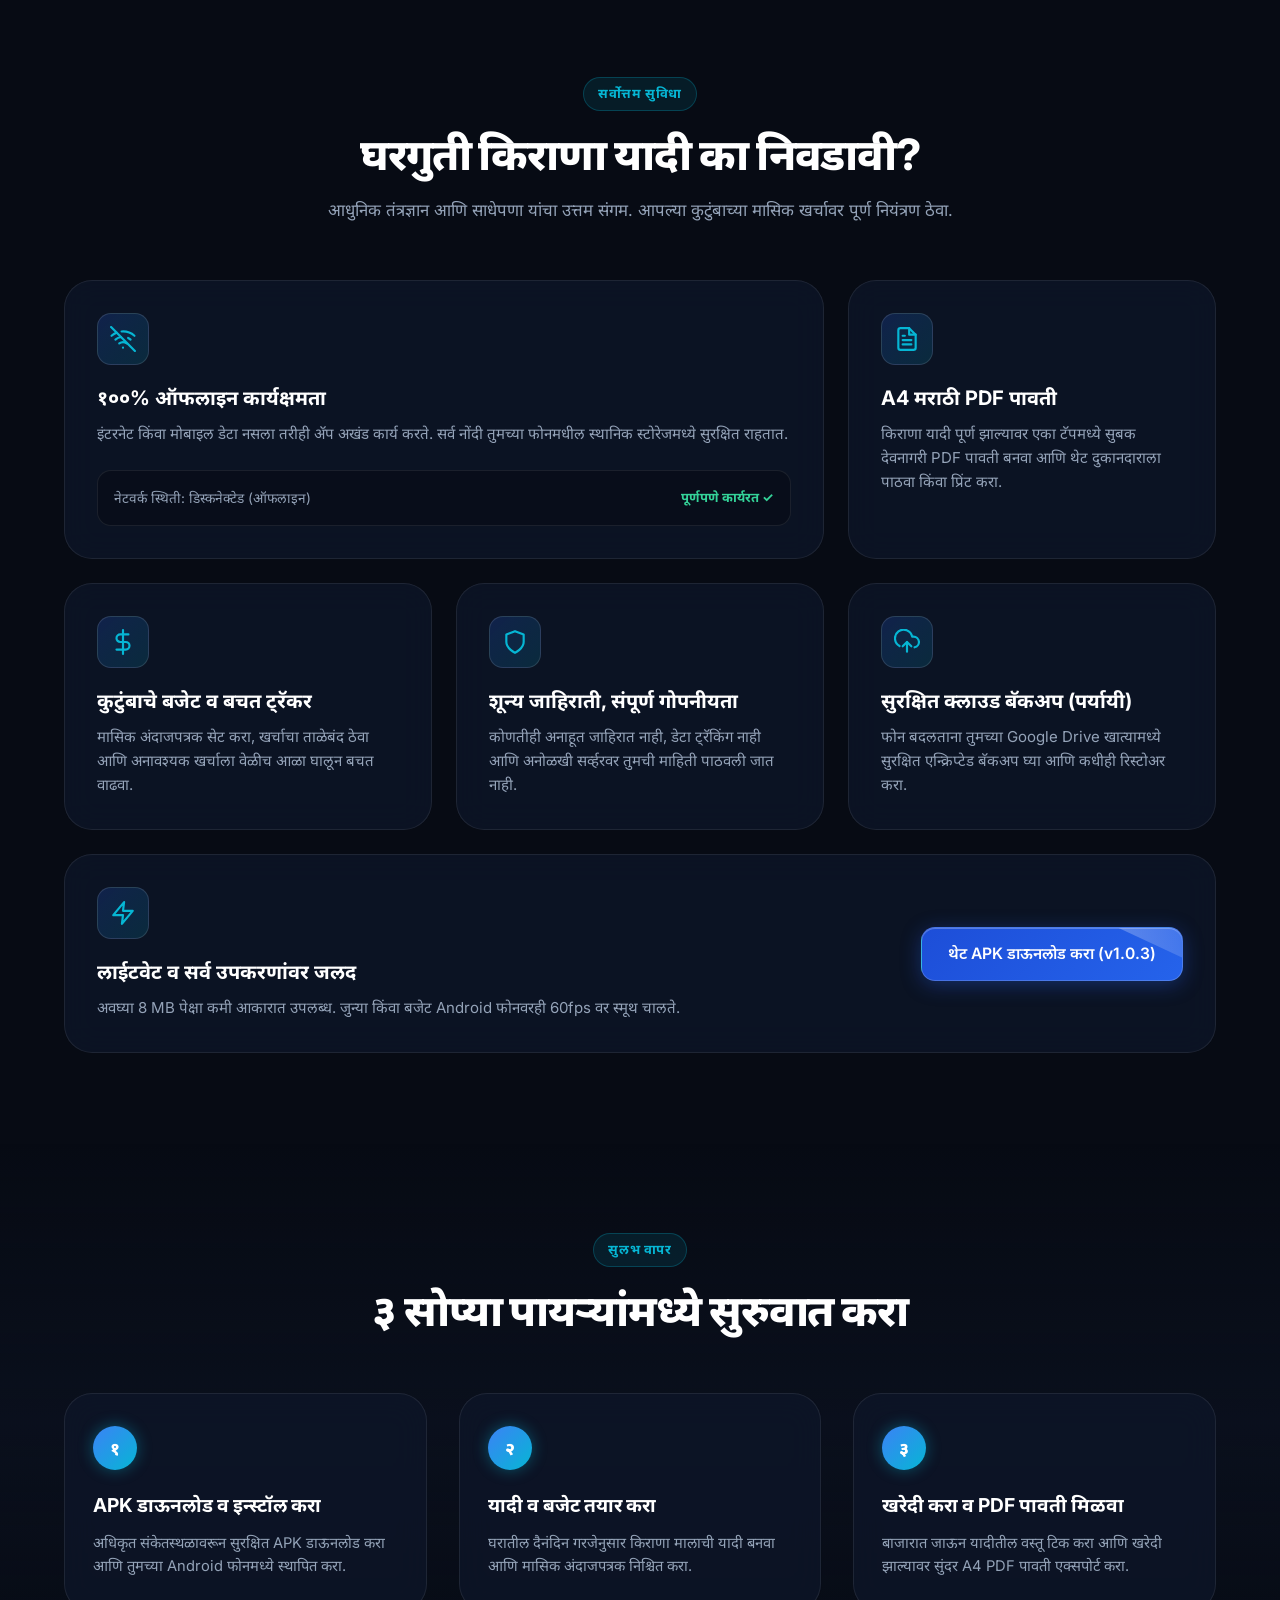
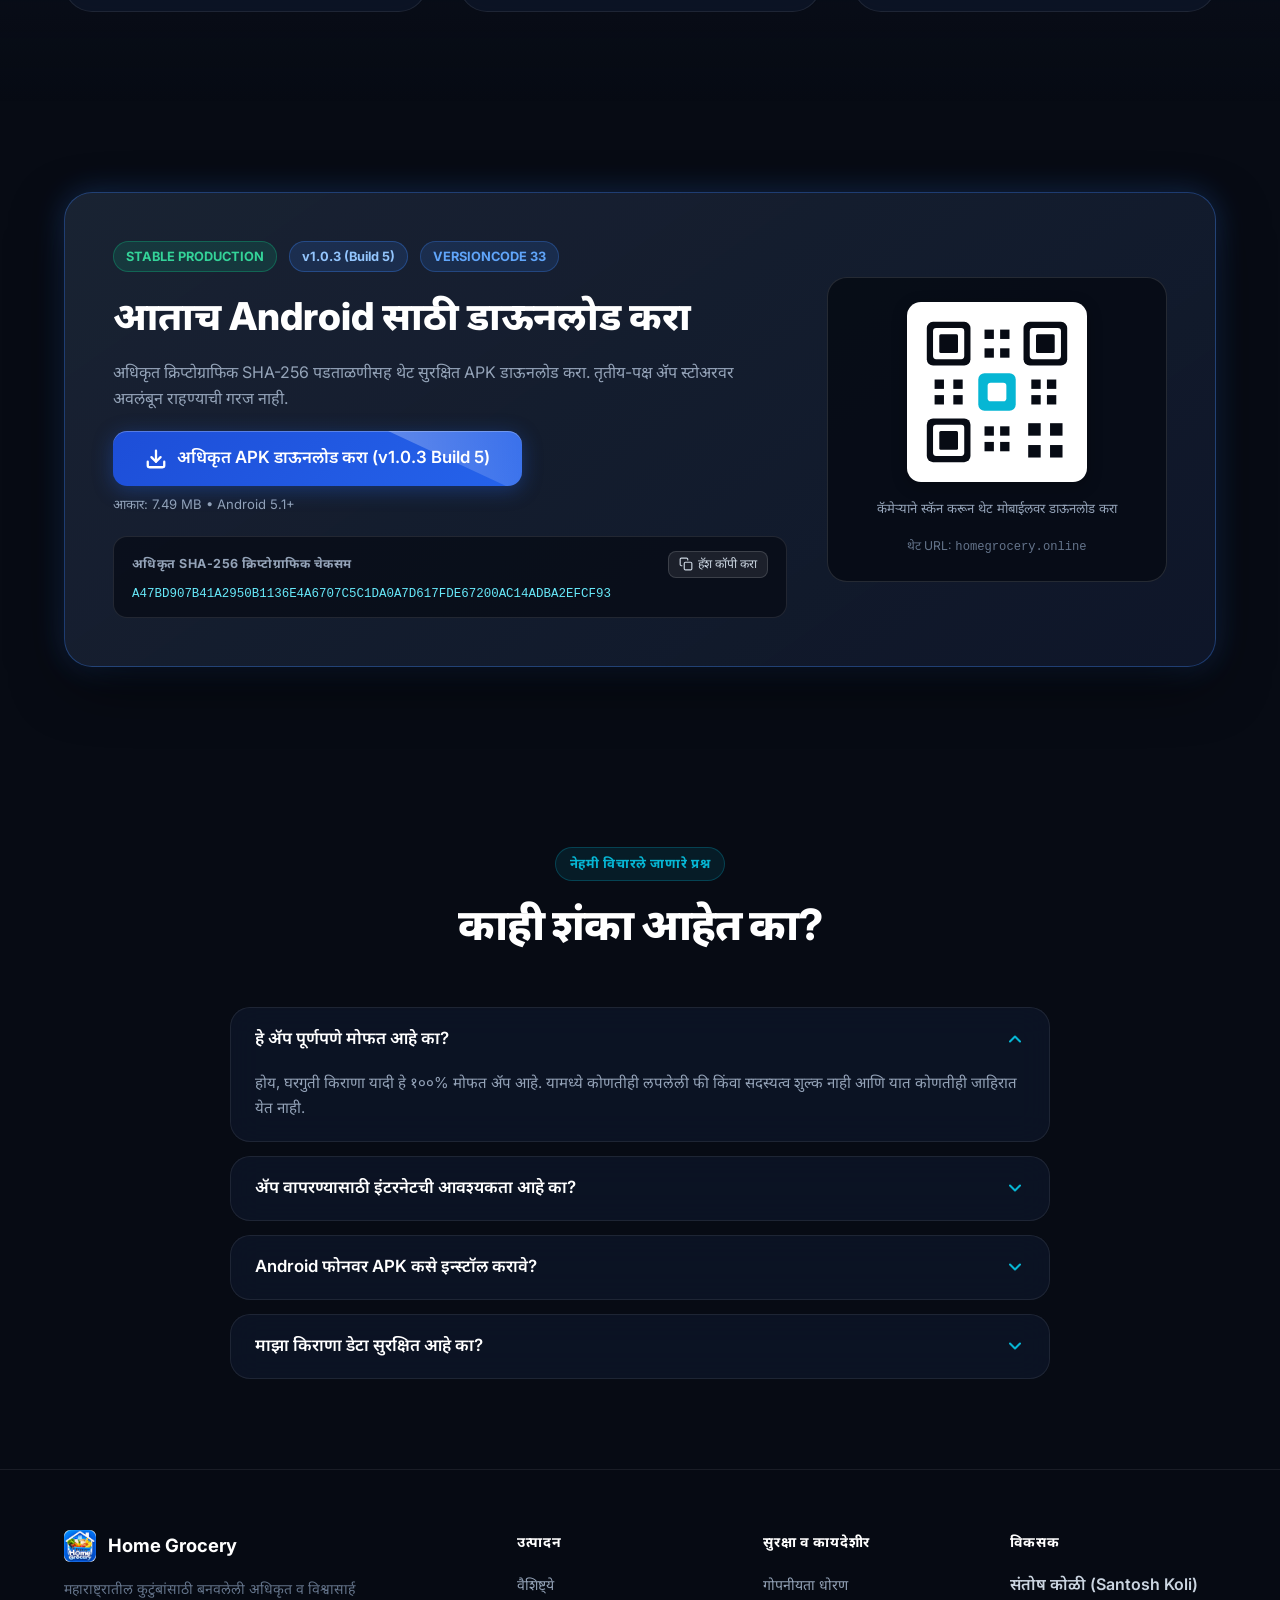
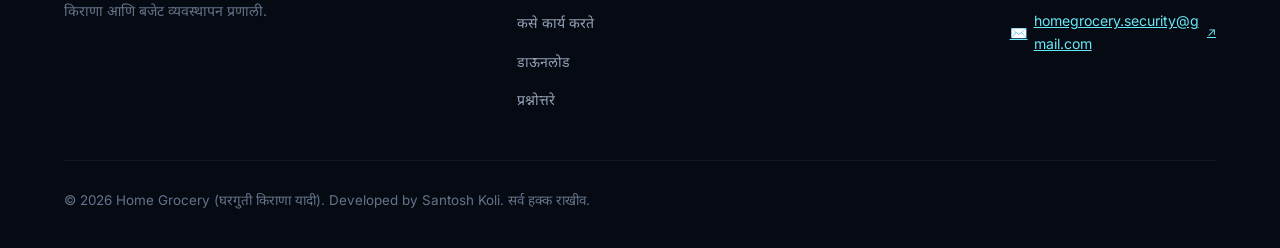
==== commit 512d148a: "feat(perspective): add intelligent device detection and interactive 3-device perspective showcase fo" ====
--- a/index.html
+++ b/index.html
@@ -248,88 +248,283 @@
             </div>
           </div>
 
-          <!-- AuraMail Signature: 3D Isometric App Mockup -->
-          <div class="mockup-wrapper">
-            <div class="mockup-device-frame">
-              <div class="mockup-inner-screen">
-                <!-- Mockup App Header -->
-                <div class="mockup-app-header">
-                  <div class="mockup-app-title">
-                    <img src="./brand/home-grocery-logo.png" alt="App Icon" width="28" height="28" style="border-radius: 6px;" />
-                    <h4 data-i18n="mockupAppTitle">घरगुती किराणा यादी</h4>
+          <!-- 3-Device Perspective Showcase: Phone, Laptop, Desktop PC -->
+          <div class="perspective-container">
+            <!-- Detected Device Status Ribbon -->
+            <div class="detected-device-ribbon" id="detectedDeviceRibbon">
+              <div class="detected-indicator">
+                <span class="detected-pulse"></span>
+                <span class="detected-title" data-i18n="detectedTitle">डिव्हाइस ओळखले:</span>
+                <span class="detected-device-name" id="detectedNameDisplay">तपासत आहे...</span>
+              </div>
+              <div class="detected-action-note" id="detectedActionNote" data-i18n="detectedNote">
+                तुमच्या स्क्रीनसाठी अनुकूलित दृश्य
+              </div>
+            </div>
+
+            <!-- Interactive Perspective Tabs -->
+            <div class="perspective-tabs" role="tablist" aria-label="Device Perspectives">
+              <button class="perspective-tab-btn active" data-perspective="mobile" role="tab" aria-selected="true" id="tabMobile">
+                <span class="ptab-icon">📱</span>
+                <div class="ptab-info">
+                  <span class="ptab-title" data-i18n="pTabMobileTitle">मोबाईल फोन</span>
+                  <span class="ptab-sub" data-i18n="pTabMobileSub">Vivo / Android App</span>
+                </div>
+              </button>
+
+              <button class="perspective-tab-btn" data-perspective="laptop" role="tab" aria-selected="false" id="tabLaptop">
+                <span class="ptab-icon">💻</span>
+                <div class="ptab-info">
+                  <span class="ptab-title" data-i18n="pTabLaptopTitle">लॅपटॉप</span>
+                  <span class="ptab-sub" data-i18n="pTabLaptopSub">14" - 16" वाइडस्क्रीन</span>
+                </div>
+              </button>
+
+              <button class="perspective-tab-btn" data-perspective="pc" role="tab" aria-selected="false" id="tabPc">
+                <span class="ptab-icon">🖥️</span>
+                <div class="ptab-info">
+                  <span class="ptab-title" data-i18n="pTabPcTitle">डेस्कटॉप PC</span>
+                  <span class="ptab-sub" data-i18n="pTabPcSub">Ultra-Wide 4K मॉनिटर</span>
+                </div>
+              </button>
+            </div>
+
+            <!-- Perspective Display Stage -->
+            <div class="mockup-stage" id="mockupStage">
+              <!-- 1. MOBILE PHONE PERSPECTIVE (Vivo / Android) -->
+              <div class="perspective-view view-mobile active" id="viewMobile">
+                <div class="phone-frame">
+                  <div class="phone-speaker-notch">
+                    <div class="phone-camera"></div>
+                    <div class="phone-speaker"></div>
                   </div>
-                  <div class="mockup-badge-offline">
-                    <span style="width: 6px; height: 6px; border-radius: 50%; background: #10b981;"></span>
-                    <span data-i18n="mockupStatus">१००% ऑफलाइन</span>
+                  <div class="phone-screen">
+                    <!-- Mobile App UI Header -->
+                    <div class="mockup-app-header">
+                      <div class="mockup-app-title">
+                        <img src="./brand/home-grocery-logo.png" alt="App Icon" width="28" height="28" style="border-radius: 6px;" />
+                        <h4 data-i18n="mockupAppTitle">घरगुती किराणा यादी</h4>
+                      </div>
+                      <div class="mockup-badge-offline">
+                        <span style="width: 6px; height: 6px; border-radius: 50%; background: #10b981;"></span>
+                        <span data-i18n="mockupStatus">१००% ऑफलाइन</span>
+                      </div>
+                    </div>
+
+                    <!-- Budget Progress -->
+                    <div class="mockup-budget-card">
+                      <div class="budget-stats-row">
+                        <span class="budget-label" data-i18n="mockupBudgetLabel">मासिक किराणा अंदाजपत्रक</span>
+                        <span class="budget-values" data-i18n="mockupSpent">खर्च: ₹३,४५० / ₹५,०००</span>
+                      </div>
+                      <div class="budget-bar-bg">
+                        <div class="budget-bar-fill"></div>
+                      </div>
+                      <div class="budget-subtext">
+                        <span>प्रगती: ६९%</span>
+                        <span data-i18n="mockupSaved" style="color: #34d399; font-weight: 600;">शिल्लक: ₹१,५५० (३१%)</span>
+                      </div>
+                    </div>
+
+                    <!-- Items Checklist -->
+                    <div class="mockup-item-list">
+                      <div class="mockup-item">
+                        <div class="item-left">
+                          <div class="item-check-box">✓</div>
+                          <div>
+                            <span class="item-name" data-i18n="item1Name">बासमती तांदूळ</span>
+                            <span class="item-qty" data-i18n="item1Qty">५ किलो</span>
+                          </div>
+                        </div>
+                        <span class="item-price">₹४५०</span>
+                      </div>
+                      <div class="mockup-item">
+                        <div class="item-left">
+                          <div class="item-check-box">✓</div>
+                          <div>
+                            <span class="item-name" data-i18n="item2Name">शेंगदाणा तेल</span>
+                            <span class="item-qty" data-i18n="item2Qty">२ लिटर</span>
+                          </div>
+                        </div>
+                        <span class="item-price">₹३८०</span>
+                      </div>
+                      <div class="mockup-item">
+                        <div class="item-left">
+                          <div class="item-check-box">✓</div>
+                          <div>
+                            <span class="item-name" data-i18n="item3Name">तूर डाळ</span>
+                            <span class="item-qty" data-i18n="item3Qty">१ किलो</span>
+                          </div>
+                        </div>
+                        <span class="item-price">₹१६५</span>
+                      </div>
+                      <div class="mockup-item">
+                        <div class="item-left">
+                          <div class="item-check-box">✓</div>
+                          <div>
+                            <span class="item-name" data-i18n="item4Name">साखर व गूळ</span>
+                            <span class="item-qty" data-i18n="item4Qty">३ किलो</span>
+                          </div>
+                        </div>
+                        <span class="item-price">₹१३०</span>
+                      </div>
+                    </div>
+
+                    <!-- Mobile Bottom Bar -->
+                    <div class="mockup-actions">
+                      <div class="mockup-action-pill" data-i18n="mockupBtnPdf">📄 A4 PDF पावती जनरेट करा</div>
+                      <div class="mockup-action-pill" data-i18n="mockupBtnBackup">🔒 स्थानिक बॅकअप</div>
+                    </div>
+                  </div>
+                  <div class="phone-home-indicator"></div>
+                </div>
+              </div>
+
+              <!-- 2. LAPTOP PERSPECTIVE -->
+              <div class="perspective-view view-laptop" id="viewLaptop">
+                <div class="laptop-frame">
+                  <div class="laptop-lid">
+                    <div class="laptop-webcam"></div>
+                    <div class="laptop-screen">
+                      <!-- Laptop Dual-Pane UI -->
+                      <div class="laptop-ui-header">
+                        <div class="laptop-browser-dots">
+                          <span class="dot red"></span>
+                          <span class="dot yellow"></span>
+                          <span class="dot green"></span>
+                        </div>
+                        <div class="laptop-url-bar">homegrocery.online/app • 🔒 Secured by SHA-256</div>
+                        <div class="laptop-status-badge">100% Offline Storage</div>
+                      </div>
+                      <div class="laptop-content-grid">
+                        <div class="laptop-pane-left">
+                          <div class="lp-card">
+                            <span class="lp-label" data-i18n="laptopLedgerTitle">कुटुंबाचे किराणा लेजर</span>
+                            <h4 class="lp-total">₹३,४५० <small>/ ₹५,०००</small></h4>
+                            <div class="budget-bar-bg" style="margin-top: 8px;">
+                              <div class="budget-bar-fill" style="width: 69%;"></div>
+                            </div>
+                            <p class="lp-meta" data-i18n="laptopBudgetMeta">या महिन्यात ₹१,५५० बचत (३१% शिल्लक)</p>
+                          </div>
+                          <div class="lp-quick-actions">
+                            <button class="lp-btn" data-i18n="lpBtn1">📄 देवनागरी PDF पावती (A4)</button>
+                            <button class="lp-btn" data-i18n="lpBtn2">📊 मासिक अहवाल विश्लेषण</button>
+                            <button class="lp-btn" data-i18n="lpBtn3">🔄 स्थानिक बॅकअप</button>
+                          </div>
+                        </div>
+                        <div class="laptop-pane-right">
+                          <div class="lp-table-head">
+                            <span>वस्तूचे नाव</span>
+                            <span>प्रमाण</span>
+                            <span>किंमत</span>
+                            <span>स्थिती</span>
+                          </div>
+                          <div class="lp-table-row">
+                            <span class="row-name">🌾 कोलम तांदूळ</span>
+                            <span class="row-qty">१० किलो</span>
+                            <span class="row-price">₹५८०</span>
+                            <span class="row-status badge-ok">खरेदी झाली ✓</span>
+                          </div>
+                          <div class="lp-table-row">
+                            <span class="row-name">🥜 शुद्ध शेंगदाणा तेल</span>
+                            <span class="row-qty">५ लिटर</span>
+                            <span class="row-price">₹८९०</span>
+                            <span class="row-status badge-ok">खरेदी झाली ✓</span>
+                          </div>
+                          <div class="lp-table-row">
+                            <span class="row-name">🫘 गावरान तूर डाळ</span>
+                            <span class="row-qty">२ किलो</span>
+                            <span class="row-price">₹३३०</span>
+                            <span class="row-status badge-ok">खरेदी झाली ✓</span>
+                          </div>
+                          <div class="lp-table-row">
+                            <span class="row-name">☕ चहा पावडर व मसाले</span>
+                            <span class="row-qty">५०० ग्रॅम</span>
+                            <span class="row-price">₹२४०</span>
+                            <span class="row-status badge-pending">यादीत समाविष्ट</span>
+                          </div>
+                        </div>
+                      </div>
+                    </div>
+                  </div>
+                  <!-- Laptop Base with Keyboard & Trackpad -->
+                  <div class="laptop-base">
+                    <div class="laptop-notch"></div>
                   </div>
                 </div>
-
-                <!-- Mockup Budget Meter -->
-                <div class="mockup-budget-card">
-                  <div class="budget-stats-row">
-                    <span class="budget-label" data-i18n="mockupBudgetLabel">मासिक किराणा अंदाजपत्रक</span>
-                    <span class="budget-values" data-i18n="mockupSpent">खर्च: ₹३,४५० / ₹५,०००</span>
+              </div>
+
+              <!-- 3. DESKTOP PC PERSPECTIVE -->
+              <div class="perspective-view view-pc" id="viewPc">
+                <div class="pc-monitor-frame">
+                  <div class="pc-screen">
+                    <div class="pc-ui-topbar">
+                      <div class="pc-brand">
+                        <img src="./brand/home-grocery-logo.png" alt="Logo" width="22" height="22" />
+                        <span>Home Grocery Workstation • 4K Perspective</span>
+                      </div>
+                      <div class="pc-topbar-pills">
+                        <span class="pc-pill">v1.0.3 (Build 5)</span>
+                        <span class="pc-pill cyan">WebCrypto SHA-256</span>
+                        <span class="pc-pill green">100% Offline Vault</span>
+                      </div>
+                    </div>
+                    <div class="pc-dashboard-layout">
+                      <!-- Left Sidebar -->
+                      <div class="pc-sidebar">
+                        <div class="pc-nav-item active">📋 सर्व किराणा याद्या</div>
+                        <div class="pc-nav-item">📈 बजेट विश्लेषण</div>
+                        <div class="pc-nav-item">🖨️ A4 पावती प्रिंटर</div>
+                        <div class="pc-nav-item">🔐 सुरक्षा व बॅकअप</div>
+                      </div>
+                      <!-- Center Main Display -->
+                      <div class="pc-main-content">
+                        <div class="pc-stat-cards-row">
+                          <div class="pc-mini-card">
+                            <span class="pc-card-label">एकूण किराणा वस्तू</span>
+                            <span class="pc-card-val">२८ साहित्य</span>
+                          </div>
+                          <div class="pc-mini-card">
+                            <span class="pc-card-label">मासिक मर्यादा</span>
+                            <span class="pc-card-val">₹५,०००</span>
+                          </div>
+                          <div class="pc-mini-card">
+                            <span class="pc-card-label">सध्याचा खर्च</span>
+                            <span class="pc-card-val text-cyan">₹३,४५०</span>
+                          </div>
+                          <div class="pc-mini-card">
+                            <span class="pc-card-label">शिल्लक रक्कम</span>
+                            <span class="pc-card-val text-green">₹१,५५०</span>
+                          </div>
+                        </div>
+                        <div class="pc-a4-preview-box">
+                          <div class="pc-a4-header">
+                            <div>
+                              <h5>📄 A4 देवनागरी पावती थेट प्रिंट लेआउट</h5>
+                              <small>दुकानदार व कौटुंबिक हिशोबासाठी अधिकृत फॉरमॅट</small>
+                            </div>
+                            <span class="pc-tag-ready">प्रिंटसाठी तयार ✓</span>
+                          </div>
+                          <div class="pc-a4-sample-sheet">
+                            <div class="a4-sheet-header">
+                              <strong>घरगुती किराणा पावती — नोव्हेंबर २०२६</strong>
+                              <span>तारीख: २६/११/२०२६ • एकूण: ₹३,४५०</span>
+                            </div>
+                            <div class="a4-sheet-rule"></div>
+                            <div class="a4-sheet-grid">
+                              <span>१. बासमती तांदूळ (५ किलो) — ₹४५०</span>
+                              <span>२. शेंगदाणा तेल (२ लिटर) — ₹३८०</span>
+                              <span>३. तूर डाळ (१ किलो) — ₹१६५</span>
+                              <span>४. साखर व गूळ (३ किलो) — ₹१३०</span>
+                            </div>
+                          </div>
+                        </div>
+                      </div>
+                    </div>
                   </div>
-                  <div class="budget-bar-bg">
-                    <div class="budget-bar-fill"></div>
-                  </div>
-                  <div class="budget-subtext">
-                    <span>प्रगती: ६९%</span>
-                    <span data-i18n="mockupSaved" style="color: #34d399; font-weight: 600;">शिल्लक: ₹१,५५० (३१%)</span>
-                  </div>
-                </div>
-
-                <!-- Mockup Grocery Items -->
-                <div class="mockup-item-list">
-                  <div class="mockup-item">
-                    <div class="item-left">
-                      <div class="item-check-box">✓</div>
-                      <div>
-                        <span class="item-name" data-i18n="item1Name">बासमती तांदूळ</span>
-                        <span class="item-qty" data-i18n="item1Qty">५ किलो</span>
-                      </div>
-                    </div>
-                    <span class="item-price">₹४५०</span>
-                  </div>
-
-                  <div class="mockup-item">
-                    <div class="item-left">
-                      <div class="item-check-box">✓</div>
-                      <div>
-                        <span class="item-name" data-i18n="item2Name">शेंगदाणा तेल</span>
-                        <span class="item-qty" data-i18n="item2Qty">२ लिटर</span>
-                      </div>
-                    </div>
-                    <span class="item-price">₹३८०</span>
-                  </div>
-
-                  <div class="mockup-item">
-                    <div class="item-left">
-                      <div class="item-check-box">✓</div>
-                      <div>
-                        <span class="item-name" data-i18n="item3Name">तूर डाळ</span>
-                        <span class="item-qty" data-i18n="item3Qty">१ किलो</span>
-                      </div>
-                    </div>
-                    <span class="item-price">₹१६५</span>
-                  </div>
-
-                  <div class="mockup-item">
-                    <div class="item-left">
-                      <div class="item-check-box">✓</div>
-                      <div>
-                        <span class="item-name" data-i18n="item4Name">साखर व गूळ</span>
-                        <span class="item-qty" data-i18n="item4Qty">३ किलो</span>
-                      </div>
-                    </div>
-                    <span class="item-price">₹१३०</span>
-                  </div>
-                </div>
-
-                <!-- Mockup Actions -->
-                <div class="mockup-actions">
-                  <div class="mockup-action-pill" data-i18n="mockupBtnPdf">📄 A4 PDF पावती जनरेट करा</div>
-                  <div class="mockup-action-pill" data-i18n="mockupBtnBackup">🔒 सुरक्षित बॅकअप</div>
+                  <!-- PC Monitor Stand & Base -->
+                  <div class="pc-stand-stem"></div>
+                  <div class="pc-stand-base"></div>
                 </div>
               </div>
             </div>
--- a/assets/auramail.css
+++ b/assets/auramail.css
@@ -1996,3 +1996,636 @@
     font-size: 0.64rem;
   }
 }
+
+/* ======================================================== */
+/* MULTI-DEVICE PERSPECTIVE SHOWCASE (Mobile, Laptop, PC)   */
+/* ======================================================== */
+.perspective-container {
+  position: relative;
+  max-width: 980px;
+  margin: 36px auto 0;
+  perspective: 1400px;
+}
+
+.detected-device-ribbon {
+  display: flex;
+  align-items: center;
+  justify-content: space-between;
+  flex-wrap: wrap;
+  gap: 12px;
+  background: rgba(15, 23, 42, 0.75);
+  border: 1px solid rgba(56, 189, 248, 0.28);
+  border-radius: 16px;
+  padding: 10px 20px;
+  margin-bottom: 24px;
+  box-shadow: 0 10px 30px rgba(0, 0, 0, 0.4), inset 0 1px 0 rgba(255, 255, 255, 0.08);
+  backdrop-filter: blur(12px);
+}
+
+.detected-indicator {
+  display: flex;
+  align-items: center;
+  gap: 10px;
+}
+
+.detected-pulse {
+  width: 9px;
+  height: 9px;
+  border-radius: 50%;
+  background: #10b981;
+  box-shadow: 0 0 12px #10b981;
+  animation: pulseGlow 1.8s infinite;
+  flex-shrink: 0;
+}
+
+.detected-title {
+  font-size: 0.8rem;
+  font-weight: 700;
+  text-transform: uppercase;
+  color: #94a3b8;
+  letter-spacing: 0.05em;
+}
+
+.detected-device-name {
+  font-size: 0.88rem;
+  font-weight: 700;
+  color: #38bdf8;
+  font-family: monospace;
+}
+
+.detected-action-note {
+  font-size: 0.78rem;
+  color: #cbd5e1;
+  background: rgba(6, 182, 212, 0.12);
+  padding: 4px 12px;
+  border-radius: 8px;
+  border: 1px solid rgba(6, 182, 212, 0.25);
+  font-weight: 500;
+}
+
+.perspective-tabs {
+  display: flex;
+  align-items: center;
+  justify-content: center;
+  gap: 14px;
+  margin-bottom: 32px;
+  flex-wrap: wrap;
+}
+
+.perspective-tab-btn {
+  display: flex;
+  align-items: center;
+  gap: 12px;
+  background: rgba(15, 23, 42, 0.65);
+  border: 1px solid rgba(255, 255, 255, 0.12);
+  border-radius: 14px;
+  padding: 10px 22px;
+  color: #94a3b8;
+  cursor: pointer;
+  transition: all 0.25s cubic-bezier(0.16, 1, 0.3, 1);
+}
+
+.perspective-tab-btn:hover {
+  background: rgba(30, 41, 59, 0.85);
+  border-color: rgba(56, 189, 248, 0.35);
+  color: #f1f5f9;
+  transform: translateY(-2px);
+}
+
+.perspective-tab-btn.active {
+  background: linear-gradient(135deg, rgba(6, 182, 212, 0.22) 0%, rgba(59, 130, 246, 0.22) 100%);
+  border-color: #06b6d4;
+  color: #ffffff;
+  box-shadow: 0 4px 22px rgba(6, 182, 212, 0.3), inset 0 1px 0 rgba(255, 255, 255, 0.15);
+}
+
+.ptab-icon {
+  font-size: 1.45rem;
+}
+
+.ptab-info {
+  display: flex;
+  flex-direction: column;
+  text-align: left;
+}
+
+.ptab-title {
+  font-size: 0.9rem;
+  font-weight: 700;
+  color: #ffffff;
+}
+
+.ptab-sub {
+  font-size: 0.72rem;
+  color: #94a3b8;
+}
+
+.perspective-tab-btn.active .ptab-sub {
+  color: #67e8f9;
+}
+
+/* Perspective Stage & Views */
+.mockup-stage {
+  position: relative;
+  width: 100%;
+  display: flex;
+  justify-content: center;
+  align-items: center;
+  min-height: 480px;
+}
+
+.perspective-view {
+  display: none;
+  width: 100%;
+  opacity: 0;
+  transform: scale(0.96) translateY(14px);
+  transition: opacity 0.35s ease, transform 0.35s cubic-bezier(0.16, 1, 0.3, 1);
+}
+
+.perspective-view.active {
+  display: flex;
+  justify-content: center;
+  opacity: 1;
+  transform: scale(1) translateY(0);
+}
+
+/* 1. Mobile Phone Perspective (Vivo / Android) */
+.phone-frame {
+  position: relative;
+  width: 380px;
+  max-width: 92vw;
+  background: #030712;
+  border: 4px solid #334155;
+  border-radius: 46px;
+  padding: 14px 10px 18px;
+  box-shadow: 
+    0 30px 80px rgba(0, 0, 0, 0.9),
+    0 0 50px rgba(6, 182, 212, 0.25),
+    inset 0 0 10px rgba(255, 255, 255, 0.1);
+  transform: perspective(1000px) rotateX(4deg);
+  transition: transform 0.4s ease;
+}
+
+.phone-frame:hover {
+  transform: perspective(1000px) rotateX(0deg) translateY(-4px);
+}
+
+.phone-speaker-notch {
+  width: 90px;
+  height: 14px;
+  background: #090e17;
+  border-radius: 10px;
+  margin: 0 auto 10px;
+  display: flex;
+  align-items: center;
+  justify-content: center;
+  gap: 8px;
+}
+
+.phone-camera {
+  width: 6px;
+  height: 6px;
+  border-radius: 50%;
+  background: #1e293b;
+  border: 1px solid rgba(56, 189, 248, 0.3);
+}
+
+.phone-speaker {
+  width: 32px;
+  height: 3px;
+  border-radius: 3px;
+  background: #334155;
+}
+
+.phone-screen {
+  background: #090e1a;
+  border-radius: 34px;
+  border: 1px solid rgba(255, 255, 255, 0.08);
+  padding: 20px 16px;
+  overflow: hidden;
+  text-align: left;
+}
+
+.phone-home-indicator {
+  width: 110px;
+  height: 4px;
+  border-radius: 4px;
+  background: rgba(255, 255, 255, 0.25);
+  margin: 12px auto 0;
+}
+
+/* 2. Laptop Perspective */
+.laptop-frame {
+  position: relative;
+  width: 100%;
+  max-width: 820px;
+  margin: 0 auto;
+  transform: perspective(1200px) rotateX(3deg);
+  transition: transform 0.4s ease;
+}
+
+.laptop-frame:hover {
+  transform: perspective(1200px) rotateX(0deg);
+}
+
+.laptop-lid {
+  background: #0b1324;
+  border: 2px solid rgba(255, 255, 255, 0.15);
+  border-radius: 18px 18px 0 0;
+  padding: 10px 12px 14px;
+  box-shadow: 0 20px 60px rgba(0, 0, 0, 0.85), 0 0 40px rgba(56, 189, 248, 0.15);
+}
+
+.laptop-webcam {
+  width: 6px;
+  height: 6px;
+  border-radius: 50%;
+  background: #1e293b;
+  border: 1px solid rgba(6, 182, 212, 0.4);
+  margin: 0 auto 8px;
+}
+
+.laptop-screen {
+  background: #070b14;
+  border-radius: 12px;
+  border: 1px solid rgba(255, 255, 255, 0.06);
+  padding: 16px 20px;
+  overflow: hidden;
+  text-align: left;
+}
+
+.laptop-ui-header {
+  display: flex;
+  align-items: center;
+  justify-content: space-between;
+  padding-bottom: 12px;
+  border-bottom: 1px solid rgba(255, 255, 255, 0.08);
+  margin-bottom: 16px;
+  font-size: 0.76rem;
+  flex-wrap: wrap;
+  gap: 8px;
+}
+
+.laptop-browser-dots {
+  display: flex;
+  gap: 6px;
+}
+
+.laptop-browser-dots .dot {
+  width: 9px;
+  height: 9px;
+  border-radius: 50%;
+}
+
+.laptop-browser-dots .dot.red { background: #ef4444; }
+.laptop-browser-dots .dot.yellow { background: #eab308; }
+.laptop-browser-dots .dot.green { background: #22c55e; }
+
+.laptop-url-bar {
+  background: rgba(15, 23, 42, 0.8);
+  border: 1px solid rgba(255, 255, 255, 0.1);
+  padding: 3px 16px;
+  border-radius: 6px;
+  color: #94a3b8;
+  font-family: monospace;
+}
+
+.laptop-status-badge {
+  color: #34d399;
+  font-weight: 600;
+  display: flex;
+  align-items: center;
+  gap: 5px;
+}
+
+.laptop-content-grid {
+  display: grid;
+  grid-template-columns: 1fr 1.35fr;
+  gap: 16px;
+}
+
+.laptop-pane-left .lp-card {
+  background: rgba(15, 23, 42, 0.65);
+  border: 1px solid rgba(56, 189, 248, 0.2);
+  border-radius: 12px;
+  padding: 14px;
+}
+
+.lp-label {
+  font-size: 0.78rem;
+  color: #94a3b8;
+}
+
+.lp-total {
+  font-size: 1.25rem;
+  font-weight: 700;
+  color: #ffffff;
+  margin: 4px 0;
+}
+
+.lp-total small {
+  font-size: 0.82rem;
+  color: #64748b;
+  font-weight: normal;
+}
+
+.lp-meta {
+  font-size: 0.72rem;
+  color: #34d399;
+  font-weight: 600;
+  margin-top: 6px;
+}
+
+.lp-quick-actions {
+  display: flex;
+  flex-direction: column;
+  gap: 8px;
+  margin-top: 12px;
+}
+
+.lp-btn {
+  background: rgba(255, 255, 255, 0.04);
+  border: 1px solid rgba(255, 255, 255, 0.08);
+  color: #cbd5e1;
+  padding: 8px 12px;
+  border-radius: 8px;
+  font-size: 0.76rem;
+  text-align: left;
+  cursor: pointer;
+  transition: all 0.2s;
+}
+
+.lp-btn:hover {
+  background: rgba(6, 182, 212, 0.15);
+  border-color: rgba(6, 182, 212, 0.3);
+  color: #38bdf8;
+}
+
+.laptop-pane-right {
+  background: rgba(15, 23, 42, 0.5);
+  border: 1px solid rgba(255, 255, 255, 0.08);
+  border-radius: 12px;
+  padding: 12px;
+}
+
+.lp-table-head {
+  display: grid;
+  grid-template-columns: 2fr 1fr 1fr 1.2fr;
+  font-size: 0.72rem;
+  font-weight: 700;
+  color: #94a3b8;
+  padding-bottom: 8px;
+  border-bottom: 1px solid rgba(255, 255, 255, 0.08);
+  margin-bottom: 8px;
+}
+
+.lp-table-row {
+  display: grid;
+  grid-template-columns: 2fr 1fr 1fr 1.2fr;
+  font-size: 0.76rem;
+  padding: 6px 0;
+  border-bottom: 1px solid rgba(255, 255, 255, 0.04);
+  align-items: center;
+}
+
+.lp-table-row .row-name { color: #f1f5f9; font-weight: 500; }
+.lp-table-row .row-qty { color: #94a3b8; }
+.lp-table-row .row-price { color: #38bdf8; font-weight: 600; font-family: monospace; }
+.lp-table-row .badge-ok { color: #34d399; font-size: 0.7rem; font-weight: 600; }
+.lp-table-row .badge-pending { color: #f59e0b; font-size: 0.7rem; }
+
+.laptop-base {
+  height: 18px;
+  background: linear-gradient(180deg, #1e293b 0%, #0f172a 100%);
+  border-radius: 0 0 16px 16px;
+  border-top: 1px solid rgba(255, 255, 255, 0.18);
+  position: relative;
+  display: flex;
+  justify-content: center;
+}
+
+.laptop-notch {
+  width: 90px;
+  height: 5px;
+  background: #090e17;
+  border-radius: 0 0 6px 6px;
+}
+
+/* 3. Desktop PC Perspective */
+.pc-monitor-frame {
+  position: relative;
+  width: 100%;
+  max-width: 940px;
+  margin: 0 auto;
+}
+
+.pc-screen {
+  background: #070b14;
+  border: 3px solid #1e293b;
+  border-radius: 16px;
+  box-shadow: 0 25px 70px rgba(0, 0, 0, 0.9), 0 0 50px rgba(6, 182, 212, 0.2);
+  padding: 16px 20px;
+  overflow: hidden;
+  text-align: left;
+}
+
+.pc-ui-topbar {
+  display: flex;
+  align-items: center;
+  justify-content: space-between;
+  padding-bottom: 12px;
+  border-bottom: 1px solid rgba(255, 255, 255, 0.08);
+  margin-bottom: 16px;
+  flex-wrap: wrap;
+  gap: 10px;
+}
+
+.pc-brand {
+  display: flex;
+  align-items: center;
+  gap: 8px;
+  font-size: 0.85rem;
+  font-weight: 700;
+  color: #ffffff;
+}
+
+.pc-topbar-pills {
+  display: flex;
+  gap: 8px;
+  font-size: 0.72rem;
+}
+
+.pc-pill {
+  background: rgba(255, 255, 255, 0.05);
+  border: 1px solid rgba(255, 255, 255, 0.1);
+  padding: 2px 8px;
+  border-radius: 6px;
+  color: #94a3b8;
+}
+
+.pc-pill.cyan {
+  color: #38bdf8;
+  background: rgba(6, 182, 212, 0.12);
+  border-color: rgba(6, 182, 212, 0.3);
+}
+
+.pc-pill.green {
+  color: #34d399;
+  background: rgba(16, 185, 129, 0.12);
+  border-color: rgba(16, 185, 129, 0.3);
+}
+
+.pc-dashboard-layout {
+  display: grid;
+  grid-template-columns: 180px 1fr;
+  gap: 16px;
+}
+
+.pc-sidebar {
+  display: flex;
+  flex-direction: column;
+  gap: 6px;
+  background: rgba(15, 23, 42, 0.4);
+  border: 1px solid rgba(255, 255, 255, 0.06);
+  border-radius: 10px;
+  padding: 10px;
+}
+
+.pc-nav-item {
+  font-size: 0.75rem;
+  color: #94a3b8;
+  padding: 8px 10px;
+  border-radius: 6px;
+  cursor: pointer;
+  transition: all 0.2s;
+}
+
+.pc-nav-item.active,
+.pc-nav-item:hover {
+  background: rgba(6, 182, 212, 0.15);
+  color: #38bdf8;
+  font-weight: 600;
+}
+
+.pc-stat-cards-row {
+  display: grid;
+  grid-template-columns: repeat(4, 1fr);
+  gap: 10px;
+  margin-bottom: 14px;
+}
+
+.pc-mini-card {
+  background: rgba(15, 23, 42, 0.6);
+  border: 1px solid rgba(255, 255, 255, 0.08);
+  border-radius: 8px;
+  padding: 10px;
+  display: flex;
+  flex-direction: column;
+  gap: 4px;
+}
+
+.pc-card-label {
+  font-size: 0.68rem;
+  color: #94a3b8;
+}
+
+.pc-card-val {
+  font-size: 1rem;
+  font-weight: 700;
+  color: #ffffff;
+}
+
+.pc-a4-preview-box {
+  background: rgba(15, 23, 42, 0.7);
+  border: 1px solid rgba(56, 189, 248, 0.2);
+  border-radius: 10px;
+  padding: 14px 18px;
+}
+
+.pc-a4-header {
+  display: flex;
+  align-items: center;
+  justify-content: space-between;
+  margin-bottom: 12px;
+}
+
+.pc-a4-header h5 {
+  font-size: 0.84rem;
+  font-weight: 700;
+  color: #ffffff;
+  margin: 0;
+}
+
+.pc-a4-header small {
+  font-size: 0.72rem;
+  color: #94a3b8;
+}
+
+.pc-tag-ready {
+  font-size: 0.72rem;
+  color: #34d399;
+  background: rgba(16, 185, 129, 0.15);
+  border: 1px solid rgba(16, 185, 129, 0.3);
+  padding: 2px 8px;
+  border-radius: 6px;
+  font-weight: 600;
+}
+
+.pc-a4-sample-sheet {
+  background: rgba(255, 255, 255, 0.03);
+  border: 1px dashed rgba(255, 255, 255, 0.15);
+  border-radius: 8px;
+  padding: 12px 16px;
+  font-size: 0.75rem;
+}
+
+.a4-sheet-header {
+  display: flex;
+  justify-content: space-between;
+  color: #f1f5f9;
+  margin-bottom: 8px;
+}
+
+.a4-sheet-rule {
+  height: 1px;
+  background: rgba(255, 255, 255, 0.1);
+  margin-bottom: 8px;
+}
+
+.a4-sheet-grid {
+  display: grid;
+  grid-template-columns: repeat(2, 1fr);
+  gap: 6px;
+  color: #94a3b8;
+}
+
+.pc-stand-stem {
+  width: 48px;
+  height: 38px;
+  background: linear-gradient(180deg, #1e293b, #0f172a);
+  border-left: 1px solid rgba(255, 255, 255, 0.12);
+  border-right: 1px solid rgba(255, 255, 255, 0.12);
+  margin: 0 auto;
+}
+
+.pc-stand-base {
+  width: 190px;
+  height: 10px;
+  background: linear-gradient(90deg, #0f172a, #334155, #0f172a);
+  border-radius: 6px;
+  border-top: 1px solid rgba(255, 255, 255, 0.2);
+  margin: 0 auto;
+  box-shadow: 0 10px 25px rgba(0, 0, 0, 0.8);
+}
+
+@media (max-width: 900px) {
+  .laptop-content-grid {
+    grid-template-columns: 1fr;
+  }
+  .pc-dashboard-layout {
+    grid-template-columns: 1fr;
+  }
+  .pc-stat-cards-row {
+    grid-template-columns: repeat(2, 1fr);
+  }
+}
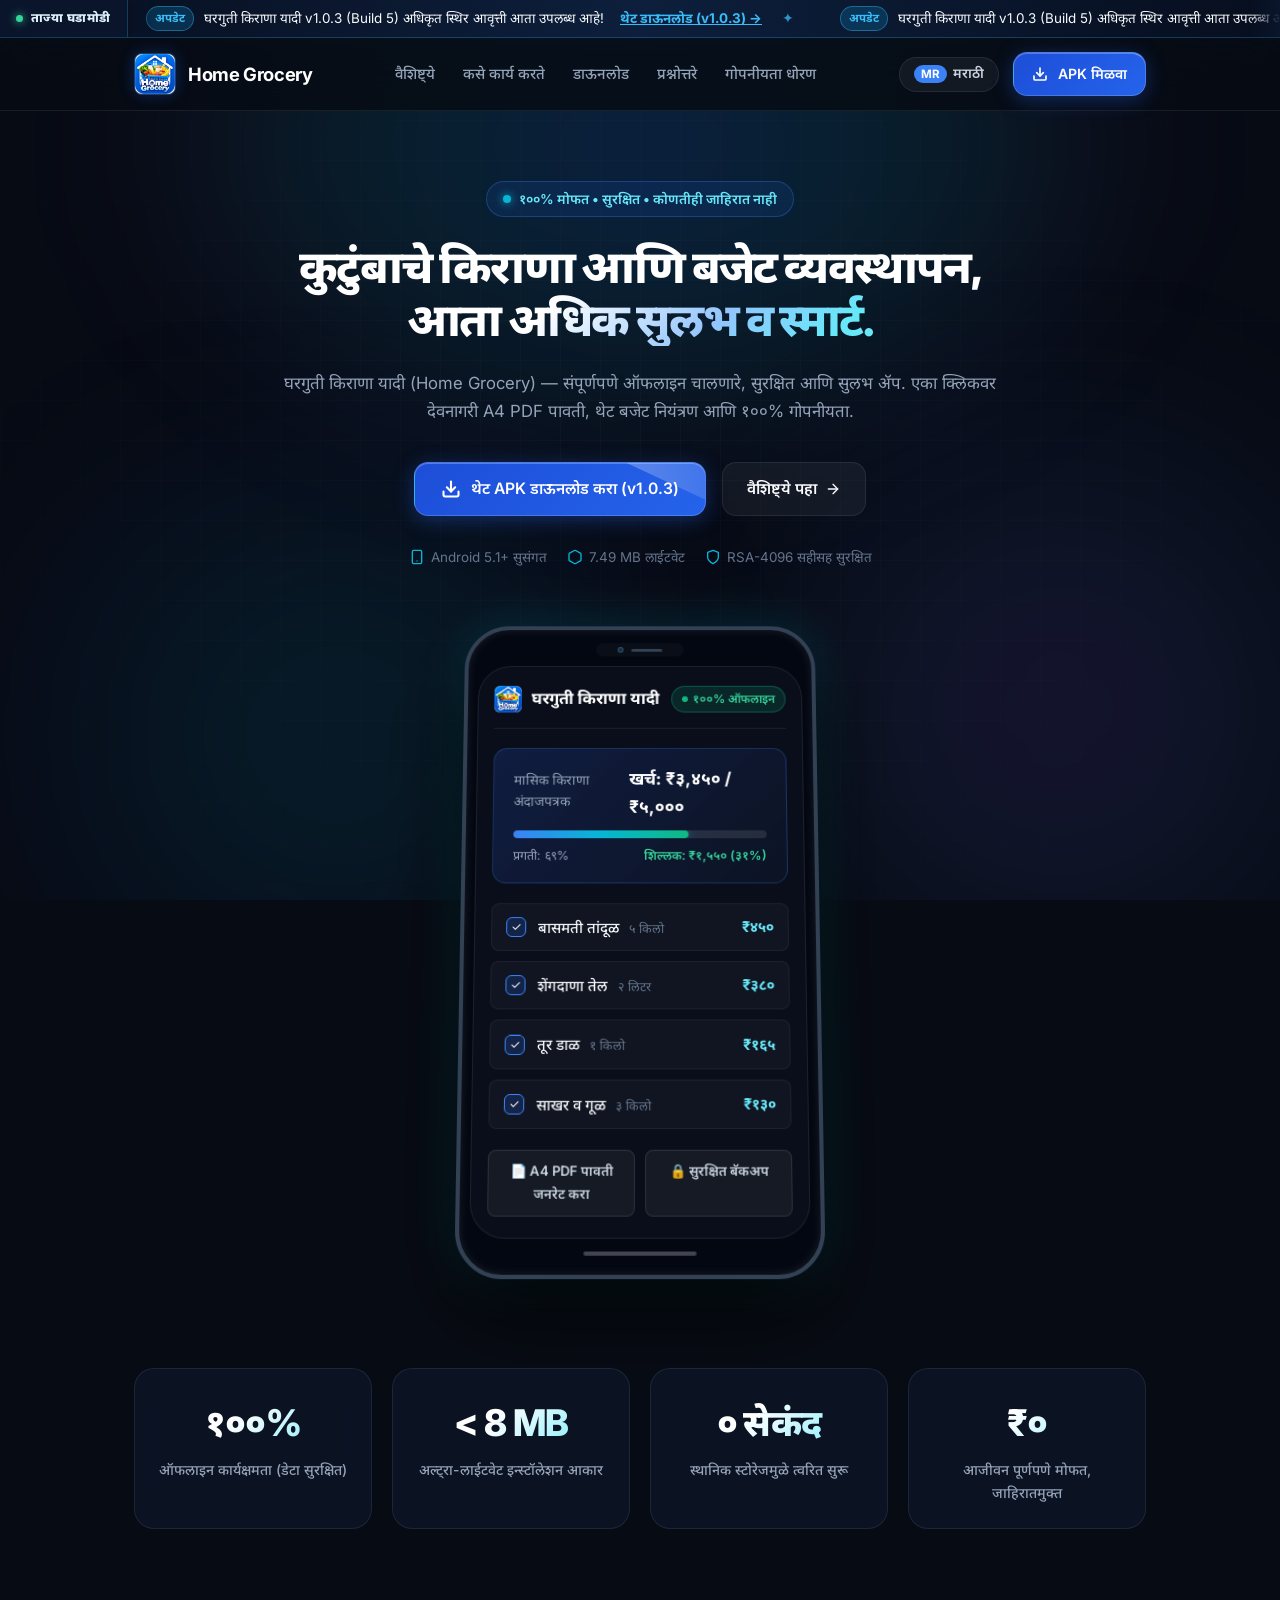
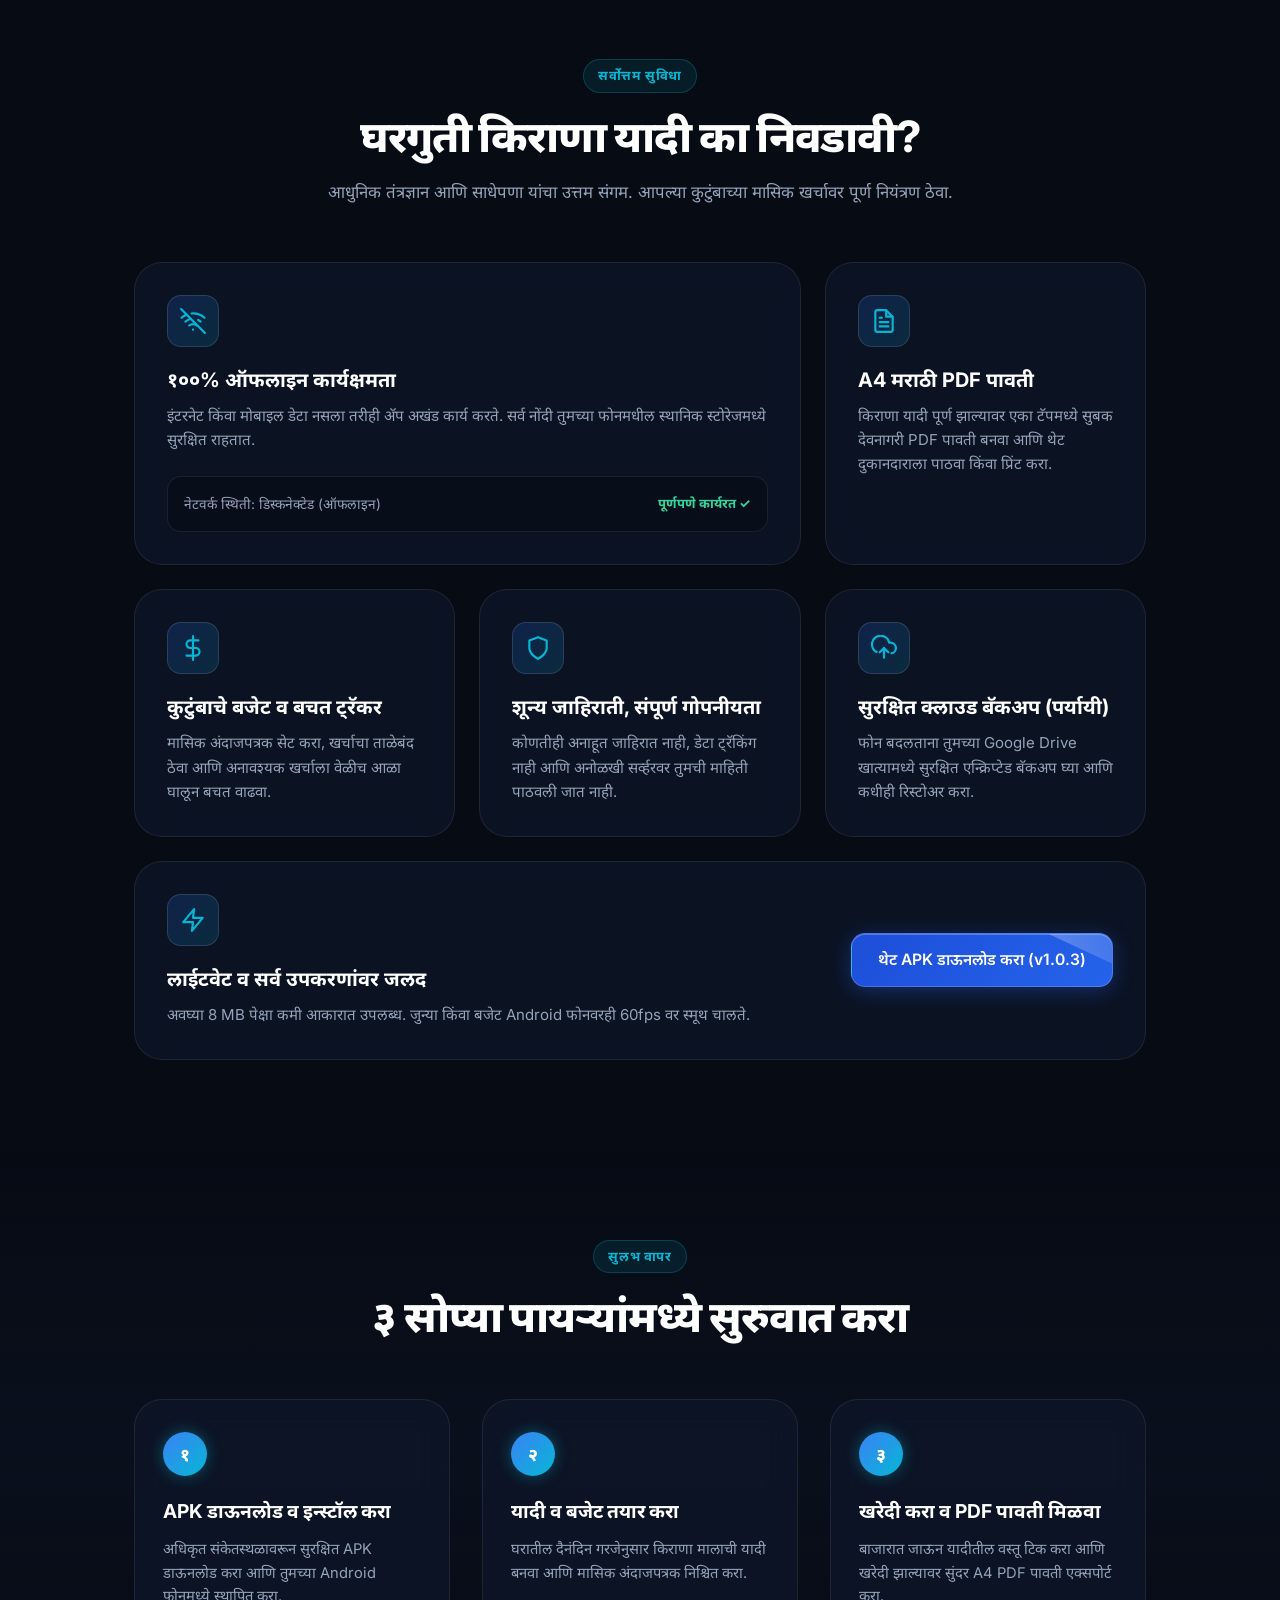
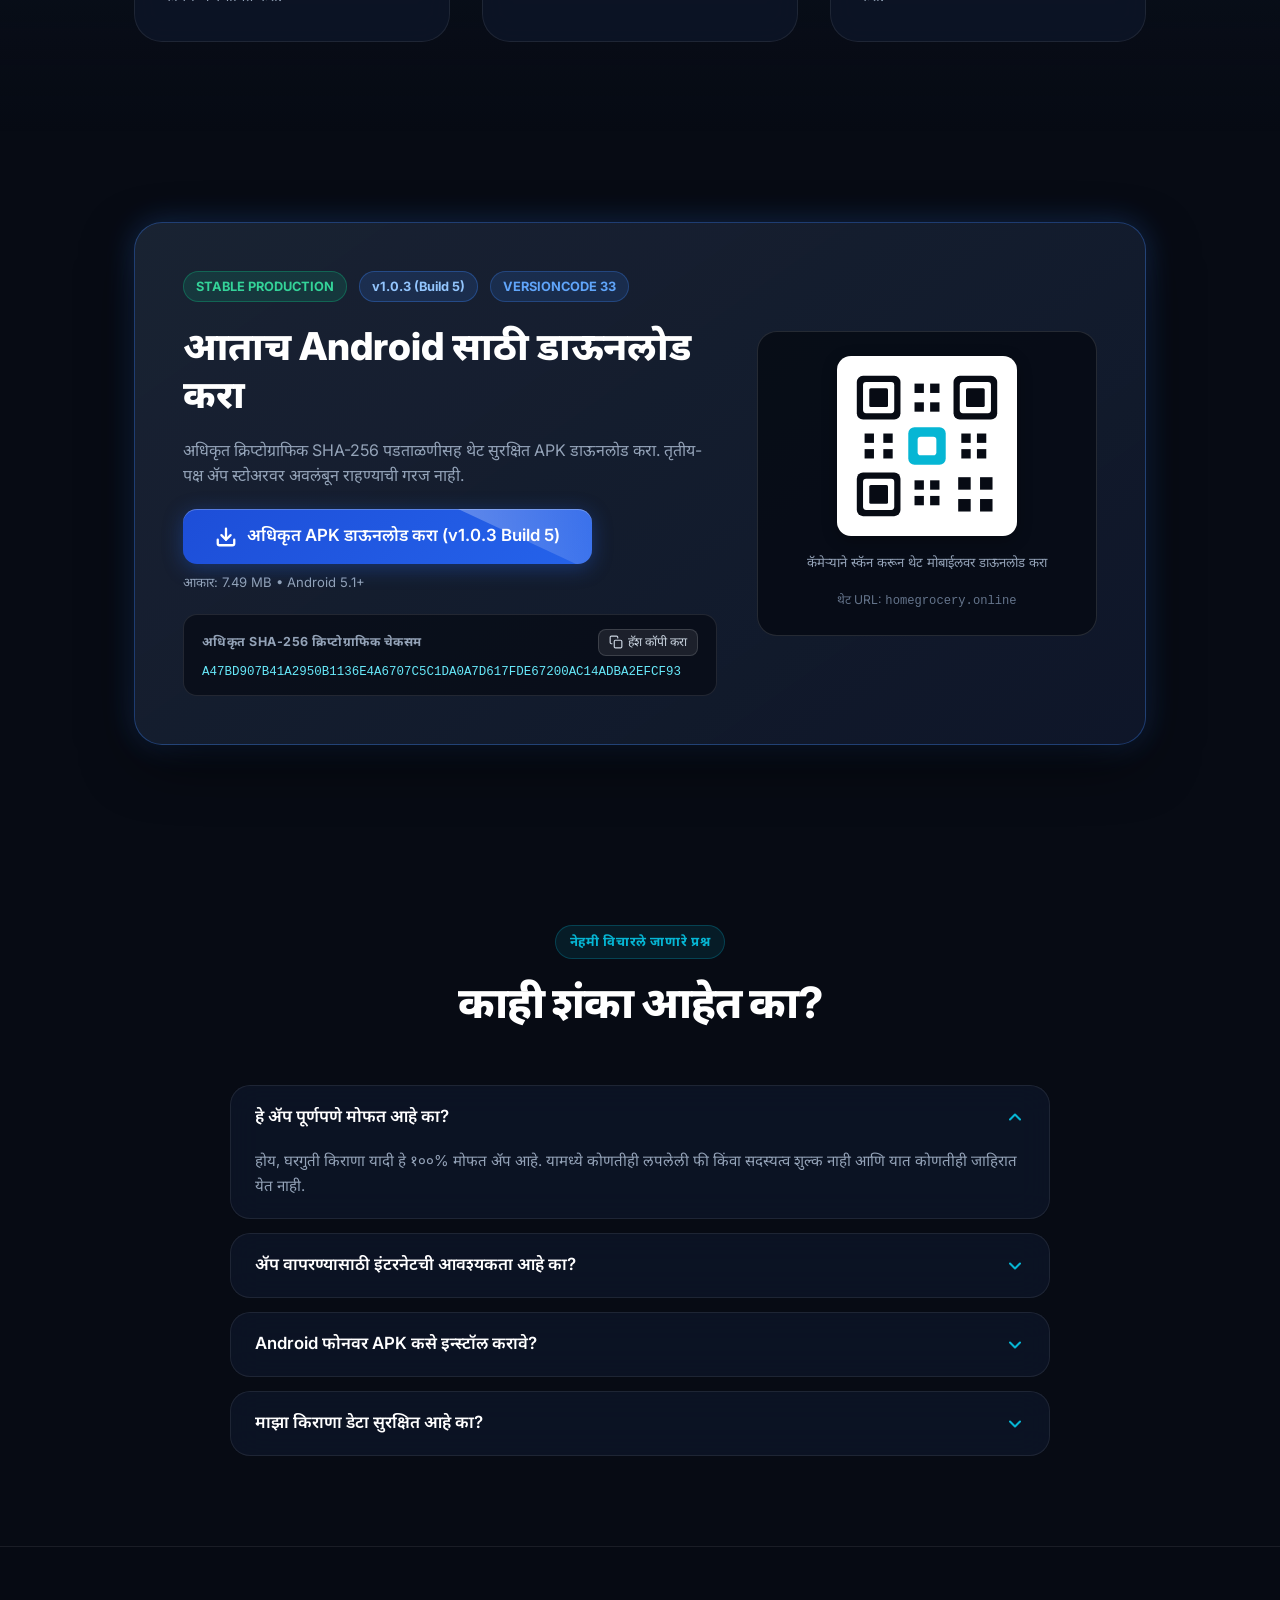
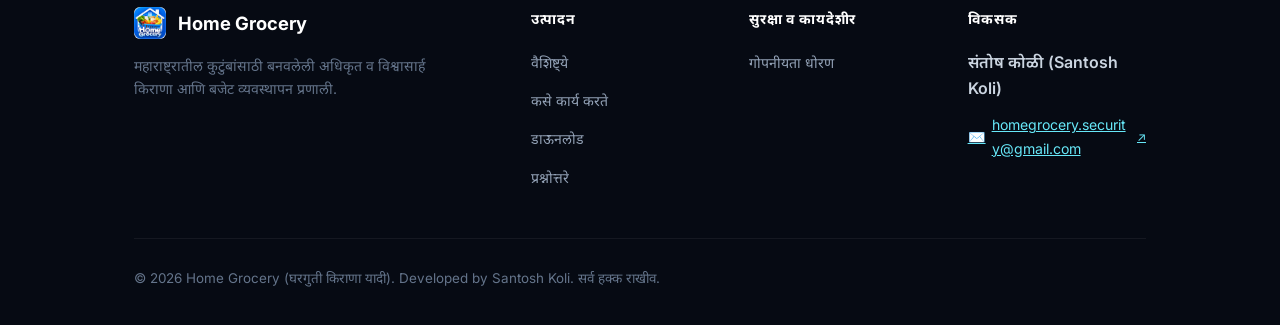
==== commit 6a953b57: "fix(mockup): keep pure mobile app showcase, remove laptop/pc mockups, optimize full website responsi" ====
--- a/index.html
+++ b/index.html
@@ -248,285 +248,92 @@
             </div>
           </div>
 
-          <!-- 3-Device Perspective Showcase: Phone, Laptop, Desktop PC -->
-          <div class="perspective-container">
-            <!-- Detected Device Status Ribbon -->
-            <div class="detected-device-ribbon" id="detectedDeviceRibbon">
-              <div class="detected-indicator">
-                <span class="detected-pulse"></span>
-                <span class="detected-title" data-i18n="detectedTitle">डिव्हाइस ओळखले:</span>
-                <span class="detected-device-name" id="detectedNameDisplay">तपासत आहे...</span>
-              </div>
-              <div class="detected-action-note" id="detectedActionNote" data-i18n="detectedNote">
-                तुमच्या स्क्रीनसाठी अनुकूलित दृश्य
-              </div>
-            </div>
-
-            <!-- Interactive Perspective Tabs -->
-            <div class="perspective-tabs" role="tablist" aria-label="Device Perspectives">
-              <button class="perspective-tab-btn active" data-perspective="mobile" role="tab" aria-selected="true" id="tabMobile">
-                <span class="ptab-icon">📱</span>
-                <div class="ptab-info">
-                  <span class="ptab-title" data-i18n="pTabMobileTitle">मोबाईल फोन</span>
-                  <span class="ptab-sub" data-i18n="pTabMobileSub">Vivo / Android App</span>
+          <!-- Official Mobile App 3D Showcase (Pure Mobile App) -->
+          <div class="mockup-wrapper">
+            <div class="phone-frame">
+              <div class="phone-speaker-notch">
+                <div class="phone-camera"></div>
+                <div class="phone-speaker"></div>
+              </div>
+              <div class="phone-screen">
+                <!-- Mobile App UI Header -->
+                <div class="mockup-app-header">
+                  <div class="mockup-app-title">
+                    <img src="./brand/home-grocery-logo.png" alt="App Icon" width="28" height="28" style="border-radius: 6px;" />
+                    <h4 data-i18n="mockupAppTitle">घरगुती किराणा यादी</h4>
+                  </div>
+                  <div class="mockup-badge-offline">
+                    <span style="width: 6px; height: 6px; border-radius: 50%; background: #10b981;"></span>
+                    <span data-i18n="mockupStatus">१००% ऑफलाइन</span>
+                  </div>
                 </div>
-              </button>
-
-              <button class="perspective-tab-btn" data-perspective="laptop" role="tab" aria-selected="false" id="tabLaptop">
-                <span class="ptab-icon">💻</span>
-                <div class="ptab-info">
-                  <span class="ptab-title" data-i18n="pTabLaptopTitle">लॅपटॉप</span>
-                  <span class="ptab-sub" data-i18n="pTabLaptopSub">14" - 16" वाइडस्क्रीन</span>
+
+                <!-- Budget Progress -->
+                <div class="mockup-budget-card">
+                  <div class="budget-stats-row">
+                    <span class="budget-label" data-i18n="mockupBudgetLabel">मासिक किराणा अंदाजपत्रक</span>
+                    <span class="budget-values" data-i18n="mockupSpent">खर्च: ₹३,४५० / ₹५,०००</span>
+                  </div>
+                  <div class="budget-bar-bg">
+                    <div class="budget-bar-fill"></div>
+                  </div>
+                  <div class="budget-subtext">
+                    <span>प्रगती: ६९%</span>
+                    <span data-i18n="mockupSaved" style="color: #34d399; font-weight: 600;">शिल्लक: ₹१,५५० (३१%)</span>
+                  </div>
                 </div>
-              </button>
-
-              <button class="perspective-tab-btn" data-perspective="pc" role="tab" aria-selected="false" id="tabPc">
-                <span class="ptab-icon">🖥️</span>
-                <div class="ptab-info">
-                  <span class="ptab-title" data-i18n="pTabPcTitle">डेस्कटॉप PC</span>
-                  <span class="ptab-sub" data-i18n="pTabPcSub">Ultra-Wide 4K मॉनिटर</span>
-                </div>
-              </button>
-            </div>
-
-            <!-- Perspective Display Stage -->
-            <div class="mockup-stage" id="mockupStage">
-              <!-- 1. MOBILE PHONE PERSPECTIVE (Vivo / Android) -->
-              <div class="perspective-view view-mobile active" id="viewMobile">
-                <div class="phone-frame">
-                  <div class="phone-speaker-notch">
-                    <div class="phone-camera"></div>
-                    <div class="phone-speaker"></div>
-                  </div>
-                  <div class="phone-screen">
-                    <!-- Mobile App UI Header -->
-                    <div class="mockup-app-header">
-                      <div class="mockup-app-title">
-                        <img src="./brand/home-grocery-logo.png" alt="App Icon" width="28" height="28" style="border-radius: 6px;" />
-                        <h4 data-i18n="mockupAppTitle">घरगुती किराणा यादी</h4>
-                      </div>
-                      <div class="mockup-badge-offline">
-                        <span style="width: 6px; height: 6px; border-radius: 50%; background: #10b981;"></span>
-                        <span data-i18n="mockupStatus">१००% ऑफलाइन</span>
+
+                <!-- Items Checklist -->
+                <div class="mockup-item-list">
+                  <div class="mockup-item">
+                    <div class="item-left">
+                      <div class="item-check-box">✓</div>
+                      <div>
+                        <span class="item-name" data-i18n="item1Name">बासमती तांदूळ</span>
+                        <span class="item-qty" data-i18n="item1Qty">५ किलो</span>
                       </div>
                     </div>
-
-                    <!-- Budget Progress -->
-                    <div class="mockup-budget-card">
-                      <div class="budget-stats-row">
-                        <span class="budget-label" data-i18n="mockupBudgetLabel">मासिक किराणा अंदाजपत्रक</span>
-                        <span class="budget-values" data-i18n="mockupSpent">खर्च: ₹३,४५० / ₹५,०००</span>
-                      </div>
-                      <div class="budget-bar-bg">
-                        <div class="budget-bar-fill"></div>
-                      </div>
-                      <div class="budget-subtext">
-                        <span>प्रगती: ६९%</span>
-                        <span data-i18n="mockupSaved" style="color: #34d399; font-weight: 600;">शिल्लक: ₹१,५५० (३१%)</span>
+                    <span class="item-price">₹४५०</span>
+                  </div>
+                  <div class="mockup-item">
+                    <div class="item-left">
+                      <div class="item-check-box">✓</div>
+                      <div>
+                        <span class="item-name" data-i18n="item2Name">शेंगदाणा तेल</span>
+                        <span class="item-qty" data-i18n="item2Qty">२ लिटर</span>
                       </div>
                     </div>
-
-                    <!-- Items Checklist -->
-                    <div class="mockup-item-list">
-                      <div class="mockup-item">
-                        <div class="item-left">
-                          <div class="item-check-box">✓</div>
-                          <div>
-                            <span class="item-name" data-i18n="item1Name">बासमती तांदूळ</span>
-                            <span class="item-qty" data-i18n="item1Qty">५ किलो</span>
-                          </div>
-                        </div>
-                        <span class="item-price">₹४५०</span>
-                      </div>
-                      <div class="mockup-item">
-                        <div class="item-left">
-                          <div class="item-check-box">✓</div>
-                          <div>
-                            <span class="item-name" data-i18n="item2Name">शेंगदाणा तेल</span>
-                            <span class="item-qty" data-i18n="item2Qty">२ लिटर</span>
-                          </div>
-                        </div>
-                        <span class="item-price">₹३८०</span>
-                      </div>
-                      <div class="mockup-item">
-                        <div class="item-left">
-                          <div class="item-check-box">✓</div>
-                          <div>
-                            <span class="item-name" data-i18n="item3Name">तूर डाळ</span>
-                            <span class="item-qty" data-i18n="item3Qty">१ किलो</span>
-                          </div>
-                        </div>
-                        <span class="item-price">₹१६५</span>
-                      </div>
-                      <div class="mockup-item">
-                        <div class="item-left">
-                          <div class="item-check-box">✓</div>
-                          <div>
-                            <span class="item-name" data-i18n="item4Name">साखर व गूळ</span>
-                            <span class="item-qty" data-i18n="item4Qty">३ किलो</span>
-                          </div>
-                        </div>
-                        <span class="item-price">₹१३०</span>
+                    <span class="item-price">₹३८०</span>
+                  </div>
+                  <div class="mockup-item">
+                    <div class="item-left">
+                      <div class="item-check-box">✓</div>
+                      <div>
+                        <span class="item-name" data-i18n="item3Name">तूर डाळ</span>
+                        <span class="item-qty" data-i18n="item3Qty">१ किलो</span>
                       </div>
                     </div>
-
-                    <!-- Mobile Bottom Bar -->
-                    <div class="mockup-actions">
-                      <div class="mockup-action-pill" data-i18n="mockupBtnPdf">📄 A4 PDF पावती जनरेट करा</div>
-                      <div class="mockup-action-pill" data-i18n="mockupBtnBackup">🔒 स्थानिक बॅकअप</div>
-                    </div>
+                    <span class="item-price">₹१६५</span>
                   </div>
-                  <div class="phone-home-indicator"></div>
-                </div>
-              </div>
-
-              <!-- 2. LAPTOP PERSPECTIVE -->
-              <div class="perspective-view view-laptop" id="viewLaptop">
-                <div class="laptop-frame">
-                  <div class="laptop-lid">
-                    <div class="laptop-webcam"></div>
-                    <div class="laptop-screen">
-                      <!-- Laptop Dual-Pane UI -->
-                      <div class="laptop-ui-header">
-                        <div class="laptop-browser-dots">
-                          <span class="dot red"></span>
-                          <span class="dot yellow"></span>
-                          <span class="dot green"></span>
-                        </div>
-                        <div class="laptop-url-bar">homegrocery.online/app • 🔒 Secured by SHA-256</div>
-                        <div class="laptop-status-badge">100% Offline Storage</div>
-                      </div>
-                      <div class="laptop-content-grid">
-                        <div class="laptop-pane-left">
-                          <div class="lp-card">
-                            <span class="lp-label" data-i18n="laptopLedgerTitle">कुटुंबाचे किराणा लेजर</span>
-                            <h4 class="lp-total">₹३,४५० <small>/ ₹५,०००</small></h4>
-                            <div class="budget-bar-bg" style="margin-top: 8px;">
-                              <div class="budget-bar-fill" style="width: 69%;"></div>
-                            </div>
-                            <p class="lp-meta" data-i18n="laptopBudgetMeta">या महिन्यात ₹१,५५० बचत (३१% शिल्लक)</p>
-                          </div>
-                          <div class="lp-quick-actions">
-                            <button class="lp-btn" data-i18n="lpBtn1">📄 देवनागरी PDF पावती (A4)</button>
-                            <button class="lp-btn" data-i18n="lpBtn2">📊 मासिक अहवाल विश्लेषण</button>
-                            <button class="lp-btn" data-i18n="lpBtn3">🔄 स्थानिक बॅकअप</button>
-                          </div>
-                        </div>
-                        <div class="laptop-pane-right">
-                          <div class="lp-table-head">
-                            <span>वस्तूचे नाव</span>
-                            <span>प्रमाण</span>
-                            <span>किंमत</span>
-                            <span>स्थिती</span>
-                          </div>
-                          <div class="lp-table-row">
-                            <span class="row-name">🌾 कोलम तांदूळ</span>
-                            <span class="row-qty">१० किलो</span>
-                            <span class="row-price">₹५८०</span>
-                            <span class="row-status badge-ok">खरेदी झाली ✓</span>
-                          </div>
-                          <div class="lp-table-row">
-                            <span class="row-name">🥜 शुद्ध शेंगदाणा तेल</span>
-                            <span class="row-qty">५ लिटर</span>
-                            <span class="row-price">₹८९०</span>
-                            <span class="row-status badge-ok">खरेदी झाली ✓</span>
-                          </div>
-                          <div class="lp-table-row">
-                            <span class="row-name">🫘 गावरान तूर डाळ</span>
-                            <span class="row-qty">२ किलो</span>
-                            <span class="row-price">₹३३०</span>
-                            <span class="row-status badge-ok">खरेदी झाली ✓</span>
-                          </div>
-                          <div class="lp-table-row">
-                            <span class="row-name">☕ चहा पावडर व मसाले</span>
-                            <span class="row-qty">५०० ग्रॅम</span>
-                            <span class="row-price">₹२४०</span>
-                            <span class="row-status badge-pending">यादीत समाविष्ट</span>
-                          </div>
-                        </div>
+                  <div class="mockup-item">
+                    <div class="item-left">
+                      <div class="item-check-box">✓</div>
+                      <div>
+                        <span class="item-name" data-i18n="item4Name">साखर व गूळ</span>
+                        <span class="item-qty" data-i18n="item4Qty">३ किलो</span>
                       </div>
                     </div>
-                  </div>
-                  <!-- Laptop Base with Keyboard & Trackpad -->
-                  <div class="laptop-base">
-                    <div class="laptop-notch"></div>
+                    <span class="item-price">₹१३०</span>
                   </div>
                 </div>
-              </div>
-
-              <!-- 3. DESKTOP PC PERSPECTIVE -->
-              <div class="perspective-view view-pc" id="viewPc">
-                <div class="pc-monitor-frame">
-                  <div class="pc-screen">
-                    <div class="pc-ui-topbar">
-                      <div class="pc-brand">
-                        <img src="./brand/home-grocery-logo.png" alt="Logo" width="22" height="22" />
-                        <span>Home Grocery Workstation • 4K Perspective</span>
-                      </div>
-                      <div class="pc-topbar-pills">
-                        <span class="pc-pill">v1.0.3 (Build 5)</span>
-                        <span class="pc-pill cyan">WebCrypto SHA-256</span>
-                        <span class="pc-pill green">100% Offline Vault</span>
-                      </div>
-                    </div>
-                    <div class="pc-dashboard-layout">
-                      <!-- Left Sidebar -->
-                      <div class="pc-sidebar">
-                        <div class="pc-nav-item active">📋 सर्व किराणा याद्या</div>
-                        <div class="pc-nav-item">📈 बजेट विश्लेषण</div>
-                        <div class="pc-nav-item">🖨️ A4 पावती प्रिंटर</div>
-                        <div class="pc-nav-item">🔐 सुरक्षा व बॅकअप</div>
-                      </div>
-                      <!-- Center Main Display -->
-                      <div class="pc-main-content">
-                        <div class="pc-stat-cards-row">
-                          <div class="pc-mini-card">
-                            <span class="pc-card-label">एकूण किराणा वस्तू</span>
-                            <span class="pc-card-val">२८ साहित्य</span>
-                          </div>
-                          <div class="pc-mini-card">
-                            <span class="pc-card-label">मासिक मर्यादा</span>
-                            <span class="pc-card-val">₹५,०००</span>
-                          </div>
-                          <div class="pc-mini-card">
-                            <span class="pc-card-label">सध्याचा खर्च</span>
-                            <span class="pc-card-val text-cyan">₹३,४५०</span>
-                          </div>
-                          <div class="pc-mini-card">
-                            <span class="pc-card-label">शिल्लक रक्कम</span>
-                            <span class="pc-card-val text-green">₹१,५५०</span>
-                          </div>
-                        </div>
-                        <div class="pc-a4-preview-box">
-                          <div class="pc-a4-header">
-                            <div>
-                              <h5>📄 A4 देवनागरी पावती थेट प्रिंट लेआउट</h5>
-                              <small>दुकानदार व कौटुंबिक हिशोबासाठी अधिकृत फॉरमॅट</small>
-                            </div>
-                            <span class="pc-tag-ready">प्रिंटसाठी तयार ✓</span>
-                          </div>
-                          <div class="pc-a4-sample-sheet">
-                            <div class="a4-sheet-header">
-                              <strong>घरगुती किराणा पावती — नोव्हेंबर २०२६</strong>
-                              <span>तारीख: २६/११/२०२६ • एकूण: ₹३,४५०</span>
-                            </div>
-                            <div class="a4-sheet-rule"></div>
-                            <div class="a4-sheet-grid">
-                              <span>१. बासमती तांदूळ (५ किलो) — ₹४५०</span>
-                              <span>२. शेंगदाणा तेल (२ लिटर) — ₹३८०</span>
-                              <span>३. तूर डाळ (१ किलो) — ₹१६५</span>
-                              <span>४. साखर व गूळ (३ किलो) — ₹१३०</span>
-                            </div>
-                          </div>
-                        </div>
-                      </div>
-                    </div>
-                  </div>
-                  <!-- PC Monitor Stand & Base -->
-                  <div class="pc-stand-stem"></div>
-                  <div class="pc-stand-base"></div>
+
+                <!-- Mobile Bottom Bar -->
+                <div class="mockup-actions">
+                  <div class="mockup-action-pill" data-i18n="mockupBtnPdf">📄 A4 PDF पावती जनरेट करा</div>
+                  <div class="mockup-action-pill" data-i18n="mockupBtnBackup">🔒 स्थानिक बॅकअप</div>
                 </div>
               </div>
+              <div class="phone-home-indicator"></div>
             </div>
           </div>
         </div>
--- a/assets/auramail.css
+++ b/assets/auramail.css
@@ -1998,158 +1998,17 @@
 }
 
 /* ======================================================== */
-/* MULTI-DEVICE PERSPECTIVE SHOWCASE (Mobile, Laptop, PC)   */
+/* OFFICIAL MOBILE APP 3D MOCKUP SHOWCASE (Pure Mobile App) */
 /* ======================================================== */
-.perspective-container {
-  position: relative;
-  max-width: 980px;
+.mockup-wrapper {
+  position: relative;
+  max-width: 420px;
   margin: 36px auto 0;
-  perspective: 1400px;
-}
-
-.detected-device-ribbon {
-  display: flex;
-  align-items: center;
-  justify-content: space-between;
-  flex-wrap: wrap;
-  gap: 12px;
-  background: rgba(15, 23, 42, 0.75);
-  border: 1px solid rgba(56, 189, 248, 0.28);
-  border-radius: 16px;
-  padding: 10px 20px;
-  margin-bottom: 24px;
-  box-shadow: 0 10px 30px rgba(0, 0, 0, 0.4), inset 0 1px 0 rgba(255, 255, 255, 0.08);
-  backdrop-filter: blur(12px);
-}
-
-.detected-indicator {
-  display: flex;
-  align-items: center;
-  gap: 10px;
-}
-
-.detected-pulse {
-  width: 9px;
-  height: 9px;
-  border-radius: 50%;
-  background: #10b981;
-  box-shadow: 0 0 12px #10b981;
-  animation: pulseGlow 1.8s infinite;
-  flex-shrink: 0;
-}
-
-.detected-title {
-  font-size: 0.8rem;
-  font-weight: 700;
-  text-transform: uppercase;
-  color: #94a3b8;
-  letter-spacing: 0.05em;
-}
-
-.detected-device-name {
-  font-size: 0.88rem;
-  font-weight: 700;
-  color: #38bdf8;
-  font-family: monospace;
-}
-
-.detected-action-note {
-  font-size: 0.78rem;
-  color: #cbd5e1;
-  background: rgba(6, 182, 212, 0.12);
-  padding: 4px 12px;
-  border-radius: 8px;
-  border: 1px solid rgba(6, 182, 212, 0.25);
-  font-weight: 500;
-}
-
-.perspective-tabs {
-  display: flex;
-  align-items: center;
+  perspective: 1200px;
+  display: flex;
   justify-content: center;
-  gap: 14px;
-  margin-bottom: 32px;
-  flex-wrap: wrap;
-}
-
-.perspective-tab-btn {
-  display: flex;
-  align-items: center;
-  gap: 12px;
-  background: rgba(15, 23, 42, 0.65);
-  border: 1px solid rgba(255, 255, 255, 0.12);
-  border-radius: 14px;
-  padding: 10px 22px;
-  color: #94a3b8;
-  cursor: pointer;
-  transition: all 0.25s cubic-bezier(0.16, 1, 0.3, 1);
-}
-
-.perspective-tab-btn:hover {
-  background: rgba(30, 41, 59, 0.85);
-  border-color: rgba(56, 189, 248, 0.35);
-  color: #f1f5f9;
-  transform: translateY(-2px);
-}
-
-.perspective-tab-btn.active {
-  background: linear-gradient(135deg, rgba(6, 182, 212, 0.22) 0%, rgba(59, 130, 246, 0.22) 100%);
-  border-color: #06b6d4;
-  color: #ffffff;
-  box-shadow: 0 4px 22px rgba(6, 182, 212, 0.3), inset 0 1px 0 rgba(255, 255, 255, 0.15);
-}
-
-.ptab-icon {
-  font-size: 1.45rem;
-}
-
-.ptab-info {
-  display: flex;
-  flex-direction: column;
-  text-align: left;
-}
-
-.ptab-title {
-  font-size: 0.9rem;
-  font-weight: 700;
-  color: #ffffff;
-}
-
-.ptab-sub {
-  font-size: 0.72rem;
-  color: #94a3b8;
-}
-
-.perspective-tab-btn.active .ptab-sub {
-  color: #67e8f9;
-}
-
-/* Perspective Stage & Views */
-.mockup-stage {
-  position: relative;
-  width: 100%;
-  display: flex;
-  justify-content: center;
-  align-items: center;
-  min-height: 480px;
-}
-
-.perspective-view {
-  display: none;
-  width: 100%;
-  opacity: 0;
-  transform: scale(0.96) translateY(14px);
-  transition: opacity 0.35s ease, transform 0.35s cubic-bezier(0.16, 1, 0.3, 1);
-}
-
-.perspective-view.active {
-  display: flex;
-  justify-content: center;
-  opacity: 1;
-  transform: scale(1) translateY(0);
-}
-
-/* 1. Mobile Phone Perspective (Vivo / Android) */
+}
+
 .phone-frame {
   position: relative;
   width: 380px;
@@ -2162,12 +2021,15 @@
     0 30px 80px rgba(0, 0, 0, 0.9),
     0 0 50px rgba(6, 182, 212, 0.25),
     inset 0 0 10px rgba(255, 255, 255, 0.1);
-  transform: perspective(1000px) rotateX(4deg);
-  transition: transform 0.4s ease;
+  transform: perspective(1000px) rotateX(3deg);
+  transition: transform 0.4s cubic-bezier(0.16, 1, 0.3, 1), box-shadow 0.4s ease;
 }
 
 .phone-frame:hover {
   transform: perspective(1000px) rotateX(0deg) translateY(-4px);
+  box-shadow: 
+    0 35px 90px rgba(0, 0, 0, 0.95),
+    0 0 60px rgba(6, 182, 212, 0.35);
 }
 
 .phone-speaker-notch {
@@ -2214,418 +2076,150 @@
   margin: 12px auto 0;
 }
 
-/* 2. Laptop Perspective */
-.laptop-frame {
-  position: relative;
-  width: 100%;
-  max-width: 820px;
-  margin: 0 auto;
-  transform: perspective(1200px) rotateX(3deg);
-  transition: transform 0.4s ease;
-}
-
-.laptop-frame:hover {
-  transform: perspective(1200px) rotateX(0deg);
-}
-
-.laptop-lid {
-  background: #0b1324;
-  border: 2px solid rgba(255, 255, 255, 0.15);
-  border-radius: 18px 18px 0 0;
-  padding: 10px 12px 14px;
-  box-shadow: 0 20px 60px rgba(0, 0, 0, 0.85), 0 0 40px rgba(56, 189, 248, 0.15);
-}
-
-.laptop-webcam {
-  width: 6px;
-  height: 6px;
-  border-radius: 50%;
-  background: #1e293b;
-  border: 1px solid rgba(6, 182, 212, 0.4);
-  margin: 0 auto 8px;
-}
-
-.laptop-screen {
-  background: #070b14;
-  border-radius: 12px;
-  border: 1px solid rgba(255, 255, 255, 0.06);
-  padding: 16px 20px;
-  overflow: hidden;
-  text-align: left;
-}
-
-.laptop-ui-header {
-  display: flex;
-  align-items: center;
-  justify-content: space-between;
-  padding-bottom: 12px;
-  border-bottom: 1px solid rgba(255, 255, 255, 0.08);
-  margin-bottom: 16px;
-  font-size: 0.76rem;
-  flex-wrap: wrap;
-  gap: 8px;
-}
-
-.laptop-browser-dots {
-  display: flex;
-  gap: 6px;
-}
-
-.laptop-browser-dots .dot {
-  width: 9px;
-  height: 9px;
-  border-radius: 50%;
-}
-
-.laptop-browser-dots .dot.red { background: #ef4444; }
-.laptop-browser-dots .dot.yellow { background: #eab308; }
-.laptop-browser-dots .dot.green { background: #22c55e; }
-
-.laptop-url-bar {
-  background: rgba(15, 23, 42, 0.8);
-  border: 1px solid rgba(255, 255, 255, 0.1);
-  padding: 3px 16px;
-  border-radius: 6px;
-  color: #94a3b8;
-  font-family: monospace;
-}
-
-.laptop-status-badge {
-  color: #34d399;
-  font-weight: 600;
-  display: flex;
-  align-items: center;
-  gap: 5px;
-}
-
-.laptop-content-grid {
-  display: grid;
-  grid-template-columns: 1fr 1.35fr;
-  gap: 16px;
-}
-
-.laptop-pane-left .lp-card {
-  background: rgba(15, 23, 42, 0.65);
-  border: 1px solid rgba(56, 189, 248, 0.2);
-  border-radius: 12px;
-  padding: 14px;
-}
-
-.lp-label {
-  font-size: 0.78rem;
-  color: #94a3b8;
-}
-
-.lp-total {
-  font-size: 1.25rem;
-  font-weight: 700;
-  color: #ffffff;
-  margin: 4px 0;
-}
-
-.lp-total small {
-  font-size: 0.82rem;
-  color: #64748b;
-  font-weight: normal;
-}
-
-.lp-meta {
-  font-size: 0.72rem;
-  color: #34d399;
-  font-weight: 600;
-  margin-top: 6px;
-}
-
-.lp-quick-actions {
-  display: flex;
-  flex-direction: column;
-  gap: 8px;
-  margin-top: 12px;
-}
-
-.lp-btn {
-  background: rgba(255, 255, 255, 0.04);
-  border: 1px solid rgba(255, 255, 255, 0.08);
-  color: #cbd5e1;
-  padding: 8px 12px;
-  border-radius: 8px;
-  font-size: 0.76rem;
-  text-align: left;
-  cursor: pointer;
-  transition: all 0.2s;
-}
-
-.lp-btn:hover {
-  background: rgba(6, 182, 212, 0.15);
-  border-color: rgba(6, 182, 212, 0.3);
-  color: #38bdf8;
-}
-
-.laptop-pane-right {
-  background: rgba(15, 23, 42, 0.5);
-  border: 1px solid rgba(255, 255, 255, 0.08);
-  border-radius: 12px;
-  padding: 12px;
-}
-
-.lp-table-head {
-  display: grid;
-  grid-template-columns: 2fr 1fr 1fr 1.2fr;
-  font-size: 0.72rem;
-  font-weight: 700;
-  color: #94a3b8;
-  padding-bottom: 8px;
-  border-bottom: 1px solid rgba(255, 255, 255, 0.08);
-  margin-bottom: 8px;
-}
-
-.lp-table-row {
-  display: grid;
-  grid-template-columns: 2fr 1fr 1fr 1.2fr;
-  font-size: 0.76rem;
-  padding: 6px 0;
-  border-bottom: 1px solid rgba(255, 255, 255, 0.04);
-  align-items: center;
-}
-
-.lp-table-row .row-name { color: #f1f5f9; font-weight: 500; }
-.lp-table-row .row-qty { color: #94a3b8; }
-.lp-table-row .row-price { color: #38bdf8; font-weight: 600; font-family: monospace; }
-.lp-table-row .badge-ok { color: #34d399; font-size: 0.7rem; font-weight: 600; }
-.lp-table-row .badge-pending { color: #f59e0b; font-size: 0.7rem; }
-
-.laptop-base {
-  height: 18px;
-  background: linear-gradient(180deg, #1e293b 0%, #0f172a 100%);
-  border-radius: 0 0 16px 16px;
-  border-top: 1px solid rgba(255, 255, 255, 0.18);
-  position: relative;
-  display: flex;
-  justify-content: center;
-}
-
-.laptop-notch {
-  width: 90px;
-  height: 5px;
-  background: #090e17;
-  border-radius: 0 0 6px 6px;
-}
-
-/* 3. Desktop PC Perspective */
-.pc-monitor-frame {
-  position: relative;
-  width: 100%;
-  max-width: 940px;
-  margin: 0 auto;
-}
-
-.pc-screen {
-  background: #070b14;
-  border: 3px solid #1e293b;
-  border-radius: 16px;
-  box-shadow: 0 25px 70px rgba(0, 0, 0, 0.9), 0 0 50px rgba(6, 182, 212, 0.2);
-  padding: 16px 20px;
-  overflow: hidden;
-  text-align: left;
-}
-
-.pc-ui-topbar {
-  display: flex;
-  align-items: center;
-  justify-content: space-between;
-  padding-bottom: 12px;
-  border-bottom: 1px solid rgba(255, 255, 255, 0.08);
-  margin-bottom: 16px;
-  flex-wrap: wrap;
-  gap: 10px;
-}
-
-.pc-brand {
-  display: flex;
-  align-items: center;
-  gap: 8px;
-  font-size: 0.85rem;
-  font-weight: 700;
-  color: #ffffff;
-}
-
-.pc-topbar-pills {
-  display: flex;
-  gap: 8px;
-  font-size: 0.72rem;
-}
-
-.pc-pill {
-  background: rgba(255, 255, 255, 0.05);
-  border: 1px solid rgba(255, 255, 255, 0.1);
-  padding: 2px 8px;
-  border-radius: 6px;
-  color: #94a3b8;
-}
-
-.pc-pill.cyan {
-  color: #38bdf8;
-  background: rgba(6, 182, 212, 0.12);
-  border-color: rgba(6, 182, 212, 0.3);
-}
-
-.pc-pill.green {
-  color: #34d399;
-  background: rgba(16, 185, 129, 0.12);
-  border-color: rgba(16, 185, 129, 0.3);
-}
-
-.pc-dashboard-layout {
-  display: grid;
-  grid-template-columns: 180px 1fr;
-  gap: 16px;
-}
-
-.pc-sidebar {
-  display: flex;
-  flex-direction: column;
-  gap: 6px;
-  background: rgba(15, 23, 42, 0.4);
-  border: 1px solid rgba(255, 255, 255, 0.06);
-  border-radius: 10px;
-  padding: 10px;
-}
-
-.pc-nav-item {
-  font-size: 0.75rem;
-  color: #94a3b8;
-  padding: 8px 10px;
-  border-radius: 6px;
-  cursor: pointer;
-  transition: all 0.2s;
-}
-
-.pc-nav-item.active,
-.pc-nav-item:hover {
-  background: rgba(6, 182, 212, 0.15);
-  color: #38bdf8;
-  font-weight: 600;
-}
-
-.pc-stat-cards-row {
-  display: grid;
-  grid-template-columns: repeat(4, 1fr);
-  gap: 10px;
-  margin-bottom: 14px;
-}
-
-.pc-mini-card {
-  background: rgba(15, 23, 42, 0.6);
-  border: 1px solid rgba(255, 255, 255, 0.08);
-  border-radius: 8px;
-  padding: 10px;
-  display: flex;
-  flex-direction: column;
-  gap: 4px;
-}
-
-.pc-card-label {
-  font-size: 0.68rem;
-  color: #94a3b8;
-}
-
-.pc-card-val {
-  font-size: 1rem;
-  font-weight: 700;
-  color: #ffffff;
-}
-
-.pc-a4-preview-box {
-  background: rgba(15, 23, 42, 0.7);
-  border: 1px solid rgba(56, 189, 248, 0.2);
-  border-radius: 10px;
-  padding: 14px 18px;
-}
-
-.pc-a4-header {
-  display: flex;
-  align-items: center;
-  justify-content: space-between;
-  margin-bottom: 12px;
-}
-
-.pc-a4-header h5 {
-  font-size: 0.84rem;
-  font-weight: 700;
-  color: #ffffff;
-  margin: 0;
-}
-
-.pc-a4-header small {
-  font-size: 0.72rem;
-  color: #94a3b8;
-}
-
-.pc-tag-ready {
-  font-size: 0.72rem;
-  color: #34d399;
-  background: rgba(16, 185, 129, 0.15);
-  border: 1px solid rgba(16, 185, 129, 0.3);
-  padding: 2px 8px;
-  border-radius: 6px;
-  font-weight: 600;
-}
-
-.pc-a4-sample-sheet {
-  background: rgba(255, 255, 255, 0.03);
-  border: 1px dashed rgba(255, 255, 255, 0.15);
-  border-radius: 8px;
-  padding: 12px 16px;
-  font-size: 0.75rem;
-}
-
-.a4-sheet-header {
-  display: flex;
-  justify-content: space-between;
-  color: #f1f5f9;
-  margin-bottom: 8px;
-}
-
-.a4-sheet-rule {
-  height: 1px;
-  background: rgba(255, 255, 255, 0.1);
-  margin-bottom: 8px;
-}
-
-.a4-sheet-grid {
-  display: grid;
-  grid-template-columns: repeat(2, 1fr);
-  gap: 6px;
-  color: #94a3b8;
-}
-
-.pc-stand-stem {
-  width: 48px;
-  height: 38px;
-  background: linear-gradient(180deg, #1e293b, #0f172a);
-  border-left: 1px solid rgba(255, 255, 255, 0.12);
-  border-right: 1px solid rgba(255, 255, 255, 0.12);
-  margin: 0 auto;
-}
-
-.pc-stand-base {
-  width: 190px;
-  height: 10px;
-  background: linear-gradient(90deg, #0f172a, #334155, #0f172a);
-  border-radius: 6px;
-  border-top: 1px solid rgba(255, 255, 255, 0.2);
-  margin: 0 auto;
-  box-shadow: 0 10px 25px rgba(0, 0, 0, 0.8);
-}
-
-@media (max-width: 900px) {
-  .laptop-content-grid {
+/* ======================================================== */
+/* COMPLETE WEBSITE RESPONSIVE PERSPECTIVE MATRIX           */
+/* (Desktop PC, Laptop Widescreen, Tablet & Mobile Phone)   */
+/* ======================================================== */
+
+/* 1. Desktop PC Perspective (Large Screens: 1440px and above) */
+@media (min-width: 1440px) {
+  .container {
+    max-width: 1240px;
+  }
+  .hero-title {
+    font-size: 3.5rem;
+    line-height: 1.15;
+  }
+  .hero-subtitle {
+    font-size: 1.18rem;
+    max-width: 780px;
+  }
+  .bento-grid {
+    gap: 24px;
+  }
+  .stat-card {
+    padding: 32px 28px;
+  }
+}
+
+/* 2. Laptop Perspective (1024px to 1439px) */
+@media (min-width: 1024px) and (max-width: 1439px) {
+  .container {
+    max-width: 1060px;
+    padding: 0 24px;
+  }
+  .hero-title {
+    font-size: 2.85rem;
+  }
+  .hero-subtitle {
+    font-size: 1.05rem;
+  }
+  .phone-frame {
+    width: 360px;
+  }
+}
+
+/* 3. Tablet & Medium Screen Perspective (768px to 1023px) */
+@media (min-width: 768px) and (max-width: 1023px) {
+  .container {
+    padding: 0 20px;
+  }
+  .hero-title {
+    font-size: 2.4rem;
+  }
+  .bento-col-8,
+  .bento-col-4 {
+    grid-column: span 6;
+  }
+  .stats-grid {
+    grid-template-columns: repeat(2, 1fr);
+  }
+}
+
+/* 4. Mobile Phone Perspective (Under 768px, specifically Vivo/Android) */
+@media (max-width: 767px) {
+  body {
+    overflow-x: hidden;
+    padding-bottom: 74px; /* Dock clearance */
+  }
+  .container {
+    padding: 0 16px;
+  }
+  .hero-section {
+    padding-top: 48px;
+    padding-bottom: 40px;
+  }
+  .hero-title {
+    font-size: 2.05rem;
+    letter-spacing: -0.02em;
+    line-height: 1.25;
+  }
+  .hero-subtitle {
+    font-size: 0.95rem;
+    line-height: 1.55;
+  }
+  .hero-cta-group {
+    flex-direction: column;
+    width: 100%;
+    gap: 12px;
+  }
+  .hero-cta-group .shimmer-btn,
+  .hero-cta-group .btn-glass {
+    width: 100%;
+    justify-content: center;
+  }
+  .hero-meta-badges {
+    flex-direction: column;
+    align-items: center;
+    gap: 8px;
+  }
+  .phone-frame {
+    width: 100%;
+    max-width: 350px;
+    border-radius: 38px;
+    padding: 10px 8px 14px;
+    transform: none; /* Flat rendering on mobile for 60fps */
+  }
+  .phone-frame:hover {
+    transform: none;
+  }
+  .phone-screen {
+    border-radius: 28px;
+    padding: 16px 12px;
+  }
+  .stats-grid {
+    grid-template-columns: repeat(2, 1fr);
+    gap: 10px;
+  }
+  .stat-card {
+    padding: 18px 12px;
+  }
+  .stat-number {
+    font-size: 1.8rem;
+  }
+  .bento-col-8,
+  .bento-col-4,
+  .bento-col-12 {
+    grid-column: span 12;
+  }
+}
+
+/* 5. Ultra-Compact Mobile Perspective (Under 400px, e.g. Vivo Y/V series) */
+@media (max-width: 400px) {
+  .hero-title {
+    font-size: 1.85rem;
+  }
+  .stats-grid {
     grid-template-columns: 1fr;
   }
-  .pc-dashboard-layout {
-    grid-template-columns: 1fr;
-  }
-  .pc-stat-cards-row {
-    grid-template-columns: repeat(2, 1fr);
-  }
-}
+  .stat-card {
+    padding: 16px 12px;
+  }
+  .mockup-item-list {
+    gap: 8px;
+  }
+  .mockup-item {
+    padding: 8px 10px;
+    font-size: 0.8rem;
+  }
+}
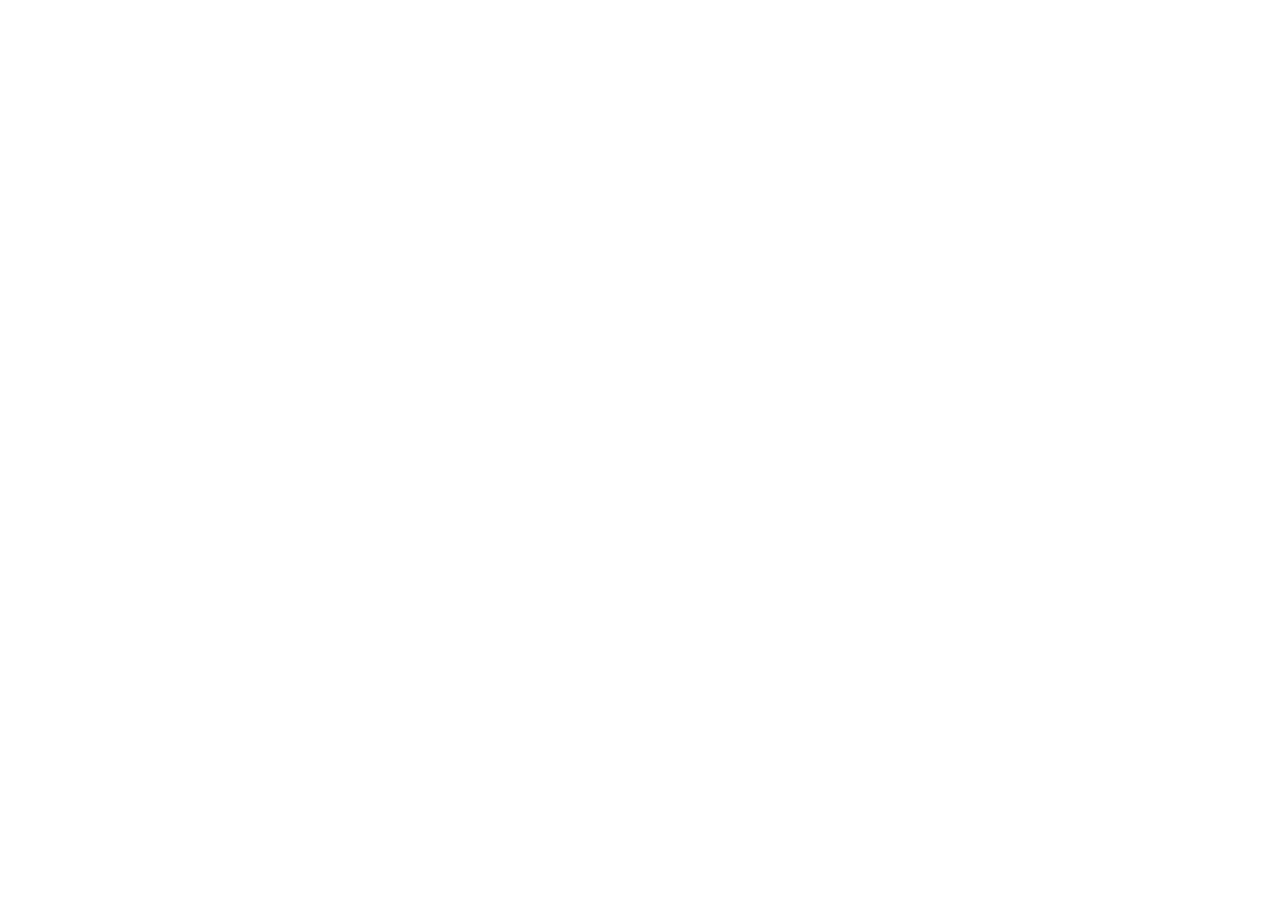
==== commit d1de89e6: "seo(bing): add msvalidate.01 meta tag, automatic HTTPS upgrade CSP and JS redirect, and update sitem" ====
--- a/index.html
+++ b/index.html
@@ -14,6 +14,13 @@
     <meta name="robots" content="index, follow, max-snippet:-1, max-image-preview:large, max-video-preview:-1" />
     <meta name="googlebot" content="index, follow, max-snippet:-1, max-image-preview:large, max-video-preview:-1" />
     <meta name="bingbot" content="index, follow, max-snippet:-1, max-image-preview:large, max-video-preview:-1" />
+    <meta name="msvalidate.01" content="175fed07c749484a8e3c341a2fa1de1e" />
+    <meta http-equiv="Content-Security-Policy" content="upgrade-insecure-requests" />
+    <script>
+      if (location.protocol === 'http:' && location.hostname !== 'localhost' && location.hostname !== '127.0.0.1') {
+        location.replace('https://' + location.host + location.pathname + location.search + location.hash);
+      }
+    </script>
     <link rel="canonical" href="https://homegrocery.online/" />
 
     <!-- Open Graph / WhatsApp / Telegram Meta Tags -->
